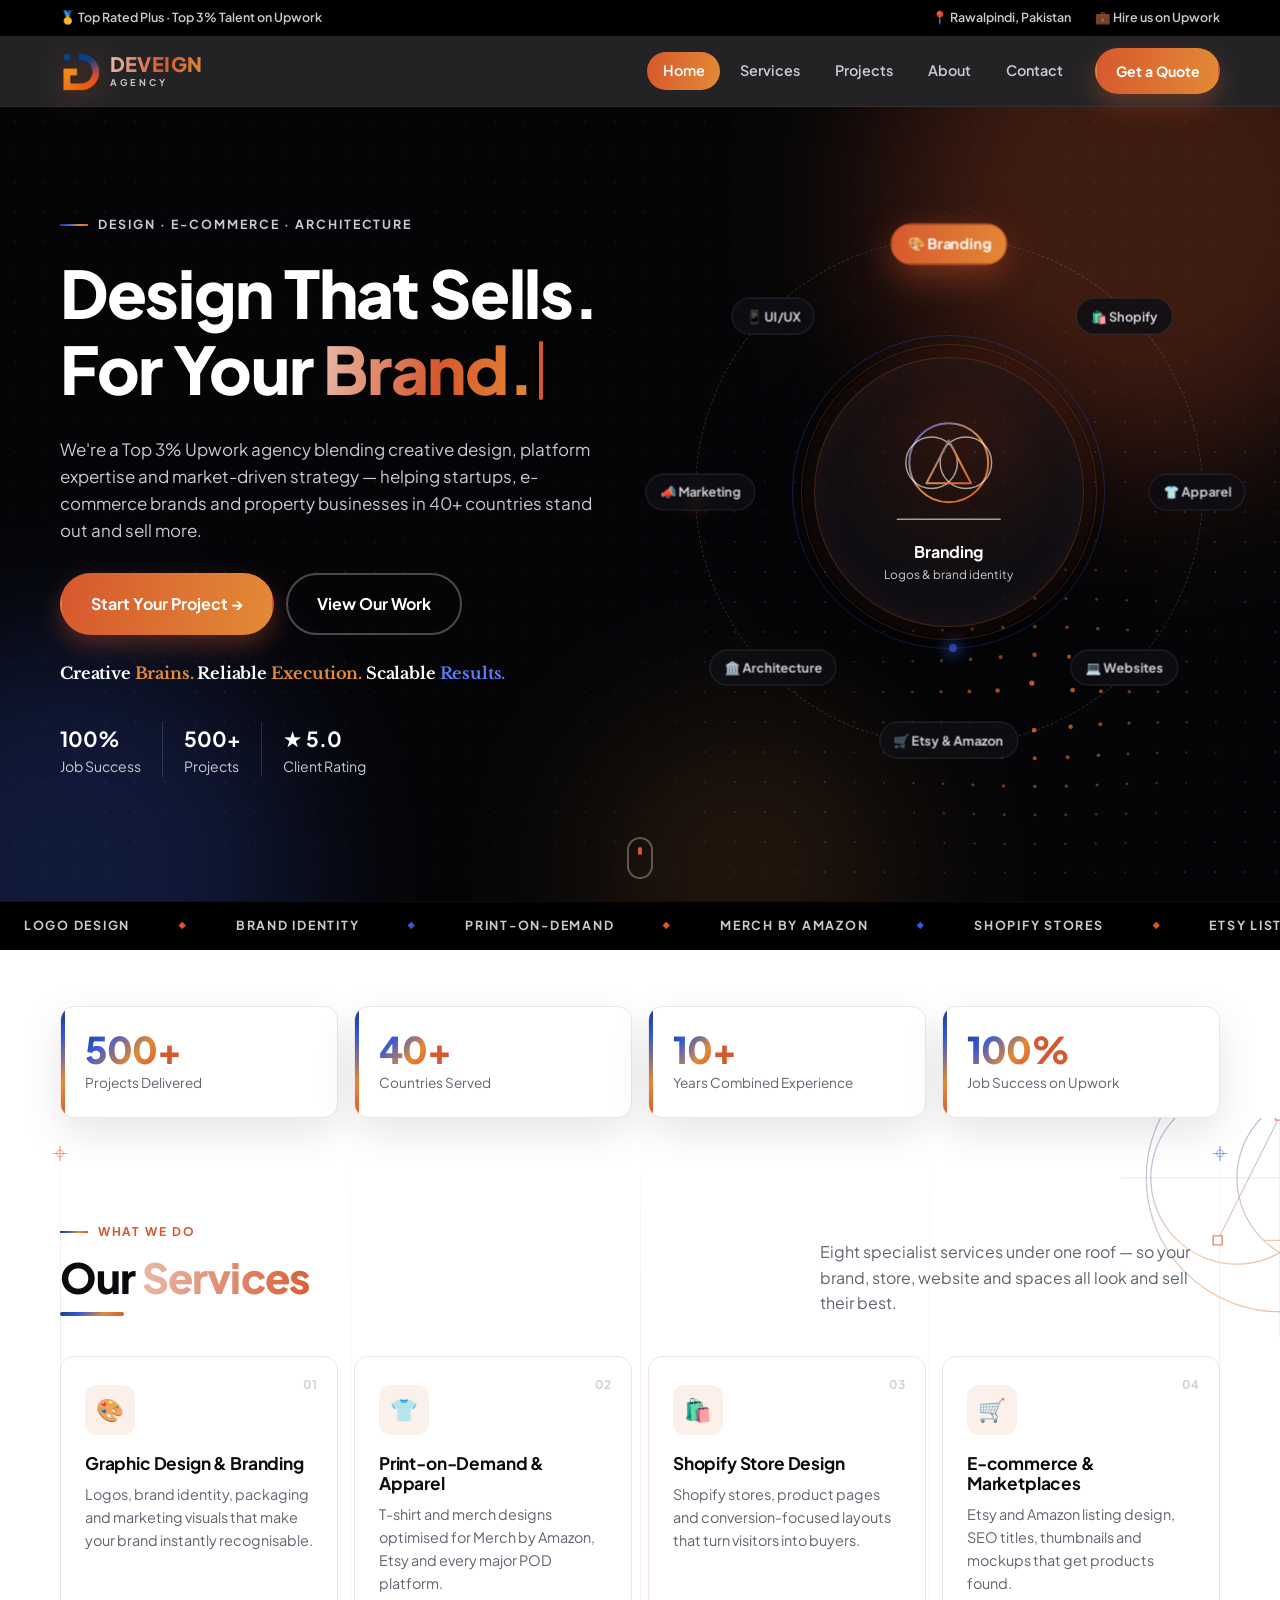
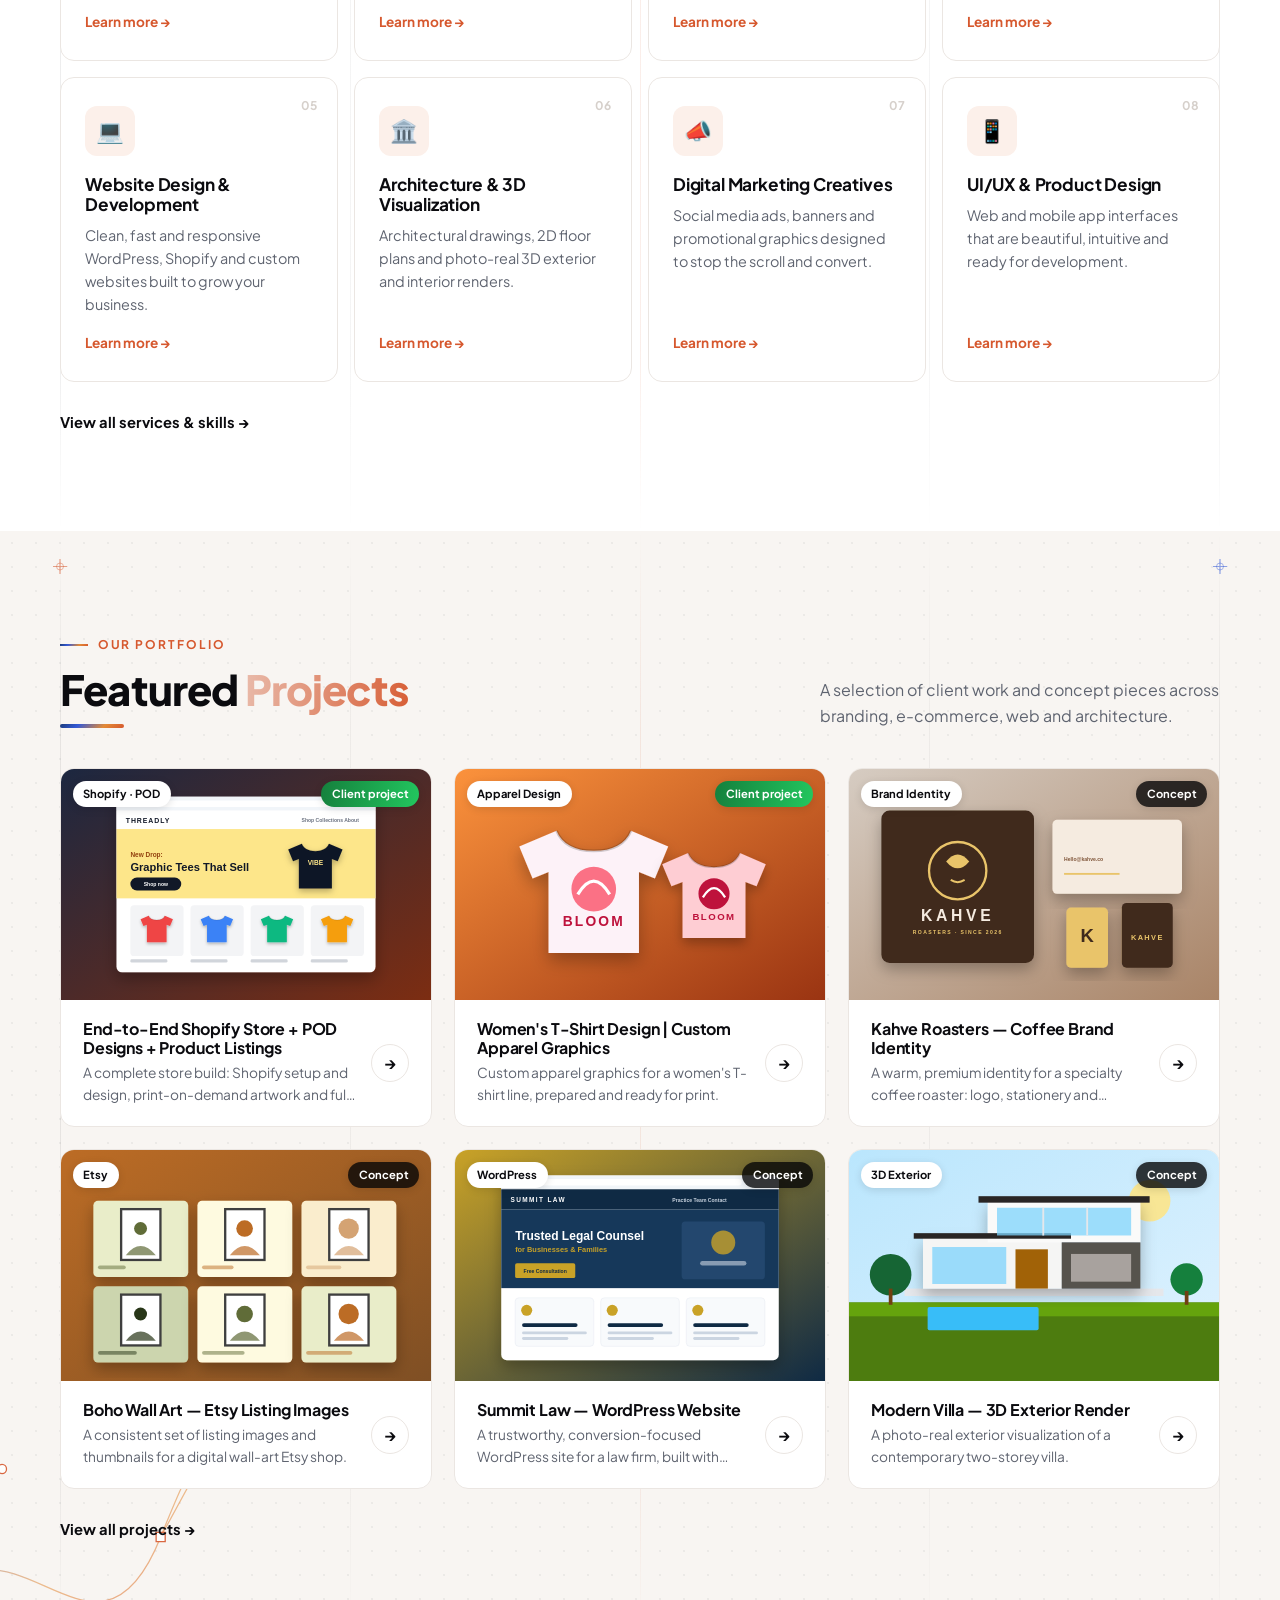
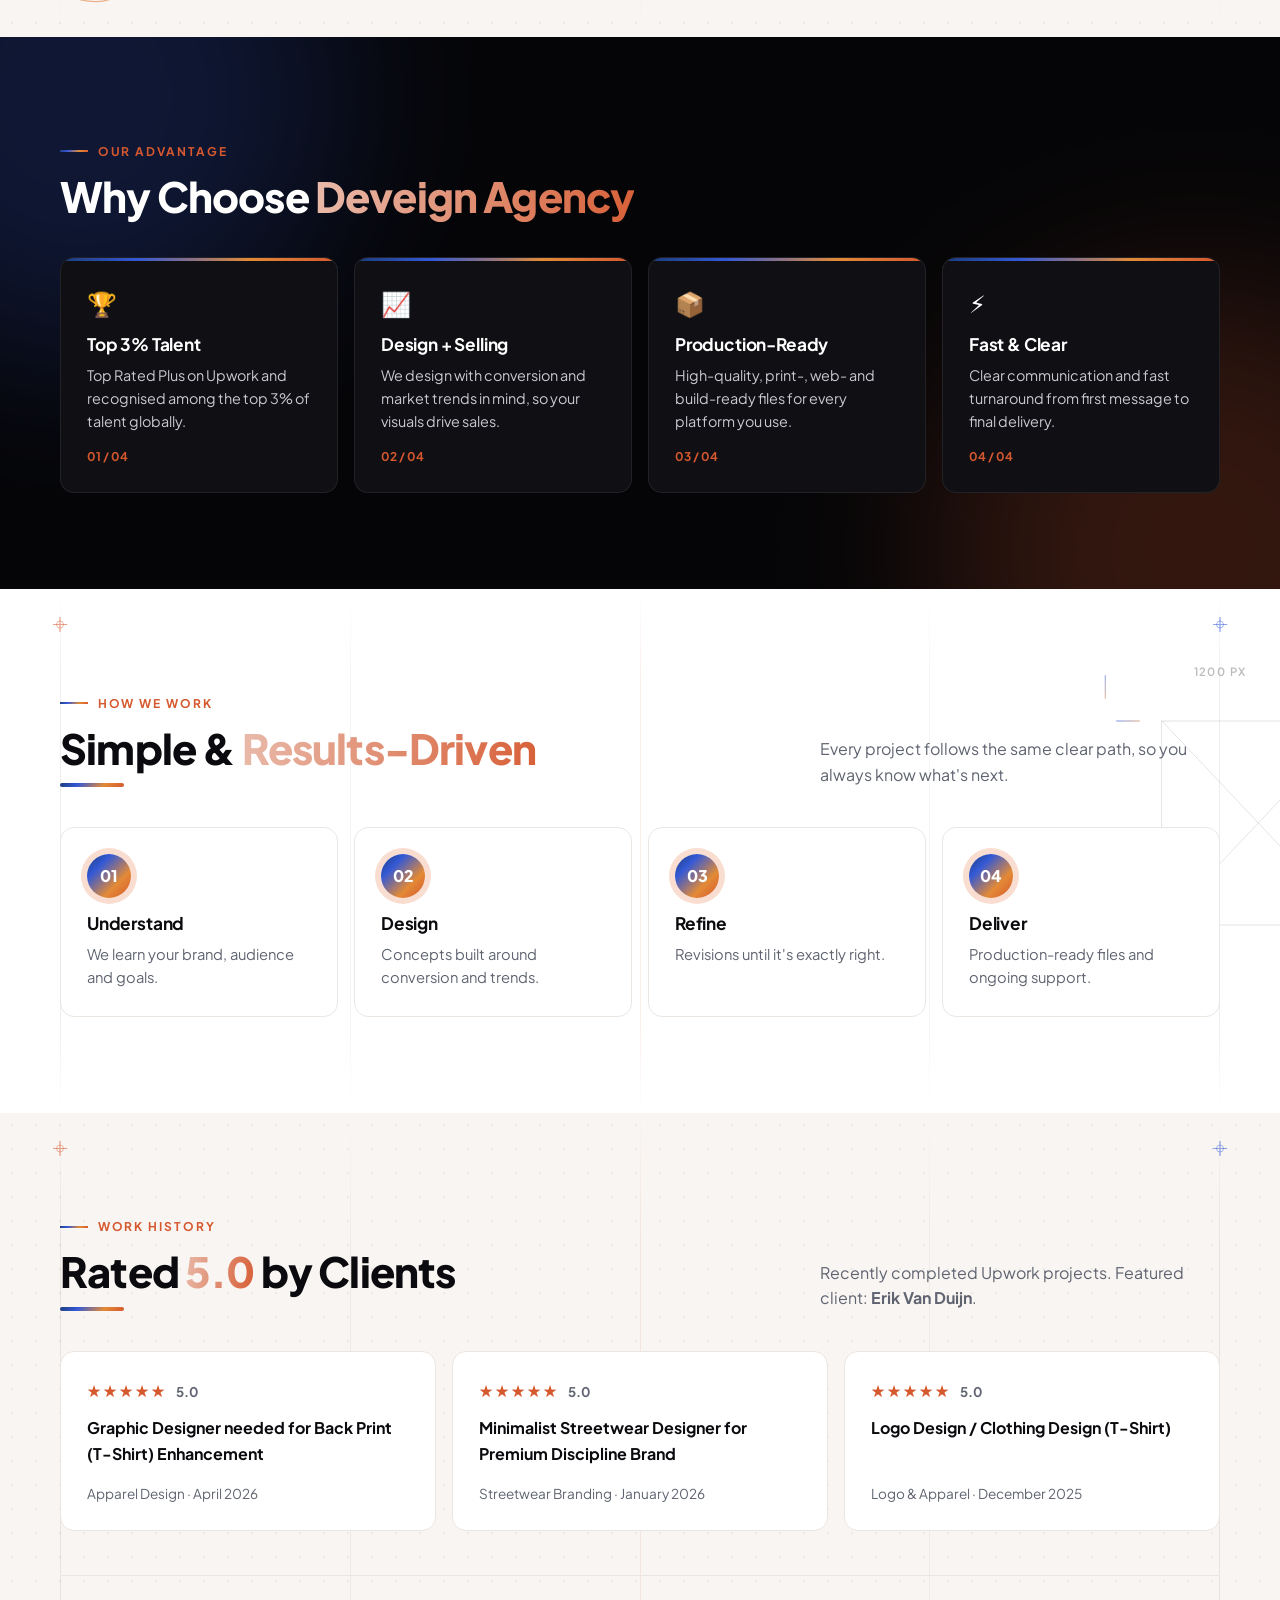
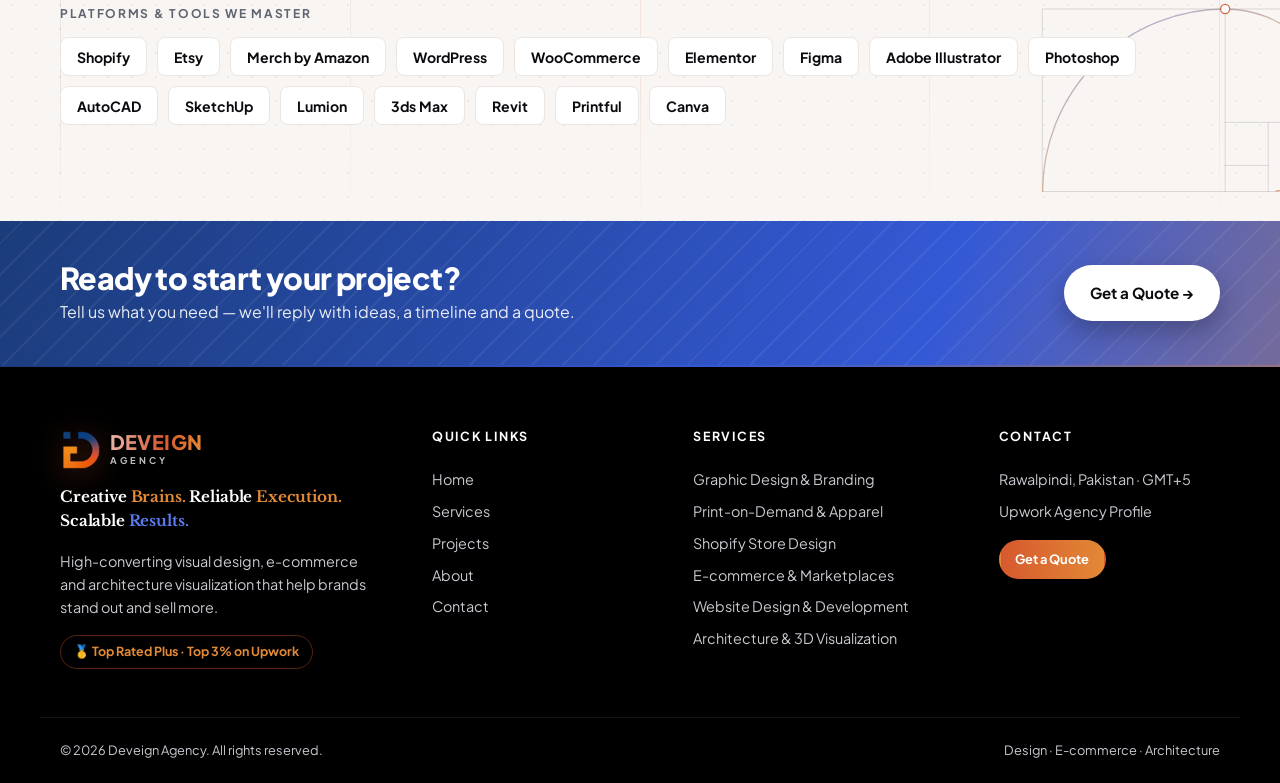
==== index.html @ 981169c2 "Rename agency to Deveign and set up deveignagency.com - Replace Devign/DEVIGN with Deveign/DEVEIGN a" ====
<!doctype html>
<html lang="en">
<head>
  <meta charset="utf-8">
  <meta name="viewport" content="width=device-width, initial-scale=1">
  <title>Deveign Agency — Design, E-commerce &amp; Architecture Studio</title>
  <meta name="description" content="Deveign Agency is a Top Rated Plus, Top 3% Upwork agency for branding, print-on-demand, Shopify, Etsy, WordPress websites and architectural 3D visualization.">
  <meta property="og:title" content="Deveign Agency — Design, E-commerce &amp; Architecture Studio">
  <meta property="og:description" content="Deveign Agency is a Top Rated Plus, Top 3% Upwork agency for branding, print-on-demand, Shopify, Etsy, WordPress websites and architectural 3D visualization.">
  <meta property="og:type" content="website">
  <link rel="canonical" href="https://deveignagency.com/">
  <meta property="og:url" content="https://deveignagency.com/">
  <meta property="og:site_name" content="Deveign Agency">
  <meta name="theme-color" content="#000000">
  <link rel="preconnect" href="https://fonts.googleapis.com">
  <link rel="preconnect" href="https://fonts.gstatic.com" crossorigin>
  <link href="https://fonts.googleapis.com/css2?family=Plus+Jakarta+Sans:wght@400;500;600;700;800&family=Libre+Baskerville:wght@400;700&display=swap" rel="stylesheet">
  <link rel="stylesheet" href="assets/css/styles.css">
  <script>document.documentElement.classList.add('js')</script>
  <link rel="icon" type="image/png" href="assets/img/brand/logo-mark.png">
</head><body data-page="home">
  <a class="skip" href="#main">Skip to content</a>
  <div class="progress" aria-hidden="true"><span id="progressBar"></span></div>
  <div class="topbar">
    <div class="container topbar__inner">
      <span>🥇 Top Rated Plus · Top 3% Talent on Upwork</span>
      <span class="topbar__right">
        <span>📍 Rawalpindi, Pakistan</span>
        <a href="https://www.upwork.com/agencies/1889365964050848512/" target="_blank" rel="noopener">💼 Hire us on Upwork</a>
      </span>
    </div>
  </div>
  <header class="header">
    <div class="container header__inner">
      <a href="index.html" class="logo" aria-label="Deveign Agency home"><img class="logo__mark" src="assets/img/brand/logo-mark.png" alt="" width="40" height="40"><span class="logo__text">DEVEIGN<small>Agency</small></span></a>
      <nav class="nav" id="nav" aria-label="Main">
        <a href="index.html" class="active" aria-current="page">Home</a>
        <a href="services.html">Services</a>
        <a href="portfolio.html">Projects</a>
        <a href="about.html">About</a>
        <a href="contact.html">Contact</a>
        <a href="contact.html" class="btn btn--primary btn--sm">Get a Quote</a>
      </nav>
      <button class="nav-toggle" id="navToggle" aria-label="Open menu" aria-expanded="false" aria-controls="nav">
        <span></span><span></span><span></span>
      </button>
    </div>
  </header>
  <main id="main">
    <!-- HERO -->
    <section class="hero" id="hero">
      <canvas class="hero-canvas" aria-hidden="true"></canvas>
      <div class="hero__aurora" aria-hidden="true"><span></span><span></span><span></span></div>

      <div class="container hero__inner">
        <div class="hero__content">
          <span class="kicker">Design · E-commerce · Architecture</span>
          <h1>Design That Sells.<br>For Your <span class="typed" id="typed" data-words="Brand.|Shopify Store.|Merch Line.|Website.|Etsy Shop.|Dream Home.|Ad Campaign.|Mobile App.">Brand.</span><span class="caret" aria-hidden="true"></span></h1>
          <p class="hero__lead">We're a Top 3% Upwork agency blending creative design, platform expertise and market-driven strategy — helping startups, e-commerce brands and property businesses in 40+ countries stand out and sell more.</p>
          <div class="hero__cta">
            <a href="contact.html" class="btn btn--primary btn--lg">Start Your Project →</a>
            <a href="portfolio.html" class="btn btn--outline btn--lg">View Our Work</a>
          </div>
          <p class="tagline">Creative <em class="t-amber">Brains.</em> Reliable <em class="t-amber">Execution.</em> Scalable <em class="t-blue">Results.</em></p>
          <ul class="hero__trust">
            <li><strong>100%</strong> Job Success</li>
            <li><strong>500+</strong> Projects</li>
            <li><strong>★ 5.0</strong> Client Rating</li>
          </ul>
        </div>

        <!-- Service orbit: a ring of every service around one minimal line drawing -->
        <div class="orbit" id="orbit" aria-hidden="true">
          <div class="orbit__ring orbit__ring--outer" data-depth="12"></div>
          <div class="orbit__ring orbit__ring--inner" data-depth="22"></div>
          <div class="orbit__chips" data-depth="16">
            <div class="orbit__spin">
              <span class="chip" style="--a:0">🎨 Branding</span>
              <span class="chip" style="--a:1">🛍️ Shopify</span>
              <span class="chip" style="--a:2">👕 Apparel</span>
              <span class="chip" style="--a:3">💻 Websites</span>
              <span class="chip" style="--a:4">🛒 Etsy &amp; Amazon</span>
              <span class="chip" style="--a:5">🏛️ Architecture</span>
              <span class="chip" style="--a:6">📣 Marketing</span>
              <span class="chip" style="--a:7">📱 UI/UX</span>
            </div>
          </div>
          <div class="stage" data-depth="30">
            <svg class="art" viewBox="0 0 200 160">
              <defs>
                <linearGradient id="artGrad" x1="0" y1="0" x2="1" y2="1">
                  <stop offset="0" stop-color="#3f63d8"/><stop offset=".55" stop-color="#e38a36"/><stop offset="1" stop-color="#d6582e"/>
                </linearGradient>
              </defs>
              <!-- 0 Branding: logo construction -->
              <g class="art__set">
                <circle cx="100" cy="72" r="46" pathLength="1"/>
                <circle class="soft" cx="80" cy="72" r="30" pathLength="1"/>
                <circle class="soft" cx="120" cy="72" r="30" pathLength="1"/>
                <path d="M74 96 L100 46 L126 96 Z" pathLength="1"/>
                <path class="soft" d="M40 138 H160" pathLength="1"/>
              </g>
              <!-- 1 Shopify: shopping bag + products -->
              <g class="art__set">
                <path d="M62 54 H138 L130 128 H70 Z" pathLength="1"/>
                <path d="M82 54 V44 a18 18 0 0 1 36 0 V54" pathLength="1"/>
                <path class="soft" d="M86 84 q14 14 28 0" pathLength="1"/>
                <path class="soft" d="M40 144 H160" pathLength="1"/>
              </g>
              <!-- 2 Apparel: t-shirt -->
              <g class="art__set">
                <path d="M78 28 L48 42 L58 66 L70 61 V130 H130 V61 L142 66 L152 42 L122 28 C118 38 110 44 100 44 C90 44 82 38 78 28 Z" pathLength="1"/>
                <circle class="soft" cx="100" cy="82" r="16" pathLength="1"/>
                <path class="soft" d="M86 108 H114" pathLength="1"/>
              </g>
              <!-- 3 Websites: browser layout -->
              <g class="art__set">
                <rect x="30" y="30" width="140" height="100" rx="8" pathLength="1"/>
                <path class="soft" d="M30 46 H170" pathLength="1"/>
                <path d="M44 64 H110 M44 76 H92" pathLength="1"/>
                <rect class="soft" x="122" y="58" width="36" height="28" rx="4" pathLength="1"/>
                <path class="soft" d="M44 102 H76 M86 102 H118 M128 102 H158" pathLength="1"/>
              </g>
              <!-- 4 Etsy & Amazon: listing frames -->
              <g class="art__set">
                <rect x="38" y="28" width="56" height="48" rx="5" pathLength="1"/>
                <rect x="106" y="28" width="56" height="48" rx="5" pathLength="1"/>
                <rect x="38" y="86" width="56" height="48" rx="5" pathLength="1"/>
                <rect x="106" y="86" width="56" height="48" rx="5" pathLength="1"/>
                <path class="soft" d="M46 68 L60 52 L70 62 L78 54 L88 68 M114 126 L128 110 L138 120 L146 112 L156 126" pathLength="1"/>
              </g>
              <!-- 5 Architecture: modern house -->
              <g class="art__set">
                <path d="M34 132 H166" pathLength="1"/>
                <path d="M46 132 V76 H112 V132 M98 76 V44 H156 V132" pathLength="1"/>
                <path class="soft" d="M40 76 H118 M92 44 H162" pathLength="1"/>
                <rect class="soft" x="58" y="92" width="26" height="22" pathLength="1"/>
                <rect class="soft" x="112" y="56" width="32" height="20" pathLength="1"/>
                <path class="soft" d="M122 132 V100 H142 V132" pathLength="1"/>
              </g>
              <!-- 6 Marketing: phone ad + growth -->
              <g class="art__set">
                <rect x="62" y="22" width="76" height="120" rx="12" pathLength="1"/>
                <path class="soft" d="M90 32 H110" pathLength="1"/>
                <path d="M76 110 L92 92 L106 100 L124 74" pathLength="1"/>
                <path d="M112 74 H124 V86" pathLength="1"/>
                <path class="soft" d="M76 56 H124 M76 66 H104" pathLength="1"/>
              </g>
              <!-- 7 UI/UX: app screen + cursor -->
              <g class="art__set">
                <rect x="50" y="24" width="72" height="116" rx="12" pathLength="1"/>
                <circle class="soft" cx="86" cy="62" r="14" pathLength="1"/>
                <path class="soft" d="M64 90 H108 M64 102 H96" pathLength="1"/>
                <rect class="soft" x="64" y="114" width="44" height="14" rx="7" pathLength="1"/>
                <path d="M128 92 V120 L135 113 L141 126 L146 124 L140 111 L150 111 Z" pathLength="1"/>
              </g>
            </svg>
            <div class="stage__label"><strong id="stageTitle">Branding</strong><span id="stageSub">Logos &amp; brand identity</span></div>
          </div>
        </div>
      </div>
      <a href="#stats" class="hero__scroll" aria-label="Scroll down"><span></span></a>
    </section>

    <!-- TICKER -->
    <div class="ticker" aria-hidden="true"><div class="ticker__track"><span>Logo Design</span><span>Brand Identity</span><span>Print-on-Demand</span><span>Merch by Amazon</span><span>Shopify Stores</span><span>Etsy Listings</span><span>WordPress Websites</span><span>3D Rendering</span><span>Floor Plans</span><span>Packaging</span><span>Social Media Ads</span><span>UI/UX Design</span><span>Logo Design</span><span>Brand Identity</span><span>Print-on-Demand</span><span>Merch by Amazon</span><span>Shopify Stores</span><span>Etsy Listings</span><span>WordPress Websites</span><span>3D Rendering</span><span>Floor Plans</span><span>Packaging</span><span>Social Media Ads</span><span>UI/UX Design</span></div></div>

    <!-- STATS -->
    <section class="stats" id="stats">
      <div class="container stats__grid">
        <div class="stat"><strong><span data-count="500">500</span><em>+</em></strong><span>Projects Delivered</span></div>
        <div class="stat"><strong><span data-count="40">40</span><em>+</em></strong><span>Countries Served</span></div>
        <div class="stat"><strong><span data-count="10">10</span><em>+</em></strong><span>Years Combined Experience</span></div>
        <div class="stat"><strong><span data-count="100">100</span><em>%</em></strong><span>Job Success on Upwork</span></div>
      </div>
    </section>

    <!-- SERVICES -->
    <section class="section">
      <div class="container">
        <div class="head-row">
          <div>
            <span class="eyebrow">What we do</span>
            <h2>Our <span class="hl">Services</span></h2>
          </div>
          <p>Eight specialist services under one roof — so your brand, store, website and spaces all look and sell their best.</p>
        </div>
        <div class="cards cards--4">
          <a class="card" href="services.html#branding">
            <span class="card__num">01</span>
            <div class="card__icon">🎨</div>
            <h3>Graphic Design &amp; Branding</h3>
            <p>Logos, brand identity, packaging and marketing visuals that make your brand instantly recognisable.</p>
            <span class="card__more">Learn more →</span>
          </a>
          <a class="card" href="services.html#pod">
            <span class="card__num">02</span>
            <div class="card__icon">👕</div>
            <h3>Print-on-Demand &amp; Apparel</h3>
            <p>T-shirt and merch designs optimised for Merch by Amazon, Etsy and every major POD platform.</p>
            <span class="card__more">Learn more →</span>
          </a>
          <a class="card" href="services.html#shopify">
            <span class="card__num">03</span>
            <div class="card__icon">🛍️</div>
            <h3>Shopify Store Design</h3>
            <p>Shopify stores, product pages and conversion-focused layouts that turn visitors into buyers.</p>
            <span class="card__more">Learn more →</span>
          </a>
          <a class="card" href="services.html#ecommerce">
            <span class="card__num">04</span>
            <div class="card__icon">🛒</div>
            <h3>E-commerce &amp; Marketplaces</h3>
            <p>Etsy and Amazon listing design, SEO titles, thumbnails and mockups that get products found.</p>
            <span class="card__more">Learn more →</span>
          </a>
          <a class="card" href="services.html#web">
            <span class="card__num">05</span>
            <div class="card__icon">💻</div>
            <h3>Website Design &amp; Development</h3>
            <p>Clean, fast and responsive WordPress, Shopify and custom websites built to grow your business.</p>
            <span class="card__more">Learn more →</span>
          </a>
          <a class="card" href="services.html#architecture">
            <span class="card__num">06</span>
            <div class="card__icon">🏛️</div>
            <h3>Architecture &amp; 3D Visualization</h3>
            <p>Architectural drawings, 2D floor plans and photo-real 3D exterior and interior renders.</p>
            <span class="card__more">Learn more →</span>
          </a>
          <a class="card" href="services.html#marketing">
            <span class="card__num">07</span>
            <div class="card__icon">📣</div>
            <h3>Digital Marketing Creatives</h3>
            <p>Social media ads, banners and promotional graphics designed to stop the scroll and convert.</p>
            <span class="card__more">Learn more →</span>
          </a>
          <a class="card" href="services.html#uiux">
            <span class="card__num">08</span>
            <div class="card__icon">📱</div>
            <h3>UI/UX &amp; Product Design</h3>
            <p>Web and mobile app interfaces that are beautiful, intuitive and ready for development.</p>
            <span class="card__more">Learn more →</span>
          </a>
        </div>
        <a href="services.html" class="link-more">View all services &amp; skills →</a>
      </div>
    </section>

    <!-- FEATURED WORK -->
    <section class="section section--alt">
      <div class="container">
        <div class="head-row">
          <div>
            <span class="eyebrow">Our portfolio</span>
            <h2>Featured <span class="hl">Projects</span></h2>
          </div>
          <p>A selection of client work and concept pieces across branding, e-commerce, web and architecture.</p>
        </div>
        <div class="work">
          <article class="work__item" data-cat="shopify">
            <button class="work__open" type="button" aria-label="View project: End-to-End Shopify Store + POD Designs + Product Listings">
              <div class="work__thumb">
                <img src="assets/img/portfolio/shopify-pod-store.svg" alt="End-to-End Shopify Store + POD Designs + Product Listings" loading="lazy" width="800" height="500">
                <span class="pill">Shopify · POD</span><span class="pill pill--ok">Client project</span>
              </div>
              <div class="work__info">
                <div>
                  <h3>End-to-End Shopify Store + POD Designs + Product Listings</h3>
                  <p>A complete store build: Shopify setup and design, print-on-demand artwork and fully written product listings.</p>
                </div>
                <span class="arrow" aria-hidden="true">→</span>
              </div>
            </button>
            <template class="work__details">
              <img src="assets/img/portfolio/shopify-pod-store.svg" alt="End-to-End Shopify Store + POD Designs + Product Listings" width="800" height="500">
              <div class="modal__body">
                <div class="modal__tags"><span class="pill">Shopify · POD</span><span class="pill pill--ok">Client project</span></div>
                <h3>End-to-End Shopify Store + POD Designs + Product Listings</h3>
                <p>A complete store build: Shopify setup and design, print-on-demand artwork and fully written product listings.</p>
                <h4>Scope</h4>
                <ul class="checks"><li>Shopify store setup &amp; theme design</li><li>Print-on-demand T-shirt artwork</li><li>Product listings &amp; descriptions</li></ul>
                <h4>Tools</h4>
                <div class="chips"><span>Shopify</span><span>Printful</span><span>Illustrator</span></div>
                <a href="contact.html" class="btn btn--primary">Start a similar project →</a>
              </div>
            </template>
          </article>
          <article class="work__item" data-cat="apparel">
            <button class="work__open" type="button" aria-label="View project: Women's T-Shirt Design | Custom Apparel Graphics">
              <div class="work__thumb">
                <img src="assets/img/portfolio/womens-tshirt.svg" alt="Women's T-Shirt Design | Custom Apparel Graphics" loading="lazy" width="800" height="500">
                <span class="pill">Apparel Design</span><span class="pill pill--ok">Client project</span>
              </div>
              <div class="work__info">
                <div>
                  <h3>Women's T-Shirt Design | Custom Apparel Graphics</h3>
                  <p>Custom apparel graphics for a women's T-shirt line, prepared and ready for print.</p>
                </div>
                <span class="arrow" aria-hidden="true">→</span>
              </div>
            </button>
            <template class="work__details">
              <img src="assets/img/portfolio/womens-tshirt.svg" alt="Women's T-Shirt Design | Custom Apparel Graphics" width="800" height="500">
              <div class="modal__body">
                <div class="modal__tags"><span class="pill">Apparel Design</span><span class="pill pill--ok">Client project</span></div>
                <h3>Women's T-Shirt Design | Custom Apparel Graphics</h3>
                <p>Custom apparel graphics for a women's T-shirt line, prepared and ready for print.</p>
                <h4>Scope</h4>
                <ul class="checks"><li>Custom graphic design</li><li>Colour variations</li><li>Print-ready files</li></ul>
                <h4>Tools</h4>
                <div class="chips"><span>Illustrator</span><span>Photoshop</span></div>
                <a href="contact.html" class="btn btn--primary">Start a similar project →</a>
              </div>
            </template>
          </article>
          <article class="work__item" data-cat="branding">
            <button class="work__open" type="button" aria-label="View project: Kahve Roasters — Coffee Brand Identity">
              <div class="work__thumb">
                <img src="assets/img/portfolio/coffee-brand.svg" alt="Kahve Roasters — Coffee Brand Identity" loading="lazy" width="800" height="500">
                <span class="pill">Brand Identity</span><span class="pill pill--dark">Concept</span>
              </div>
              <div class="work__info">
                <div>
                  <h3>Kahve Roasters — Coffee Brand Identity</h3>
                  <p>A warm, premium identity for a specialty coffee roaster: logo, stationery and packaging.</p>
                </div>
                <span class="arrow" aria-hidden="true">→</span>
              </div>
            </button>
            <template class="work__details">
              <img src="assets/img/portfolio/coffee-brand.svg" alt="Kahve Roasters — Coffee Brand Identity" width="800" height="500">
              <div class="modal__body">
                <div class="modal__tags"><span class="pill">Brand Identity</span><span class="pill pill--dark">Concept</span></div>
                <h3>Kahve Roasters — Coffee Brand Identity</h3>
                <p>A warm, premium identity for a specialty coffee roaster: logo, stationery and packaging.</p>
                <h4>Scope</h4>
                <ul class="checks"><li>Logo &amp; brand mark</li><li>Business cards &amp; stationery</li><li>Coffee bag packaging</li></ul>
                <h4>Tools</h4>
                <div class="chips"><span>Illustrator</span><span>Photoshop</span></div>
                <a href="contact.html" class="btn btn--primary">Start a similar project →</a>
              </div>
            </template>
          </article>
          <article class="work__item" data-cat="marketplace">
            <button class="work__open" type="button" aria-label="View project: Boho Wall Art — Etsy Listing Images">
              <div class="work__thumb">
                <img src="assets/img/portfolio/etsy-boho-listings.svg" alt="Boho Wall Art — Etsy Listing Images" loading="lazy" width="800" height="500">
                <span class="pill">Etsy</span><span class="pill pill--dark">Concept</span>
              </div>
              <div class="work__info">
                <div>
                  <h3>Boho Wall Art — Etsy Listing Images</h3>
                  <p>A consistent set of listing images and thumbnails for a digital wall-art Etsy shop.</p>
                </div>
                <span class="arrow" aria-hidden="true">→</span>
              </div>
            </button>
            <template class="work__details">
              <img src="assets/img/portfolio/etsy-boho-listings.svg" alt="Boho Wall Art — Etsy Listing Images" width="800" height="500">
              <div class="modal__body">
                <div class="modal__tags"><span class="pill">Etsy</span><span class="pill pill--dark">Concept</span></div>
                <h3>Boho Wall Art — Etsy Listing Images</h3>
                <p>A consistent set of listing images and thumbnails for a digital wall-art Etsy shop.</p>
                <h4>Scope</h4>
                <ul class="checks"><li>Listing thumbnails</li><li>Room mockups</li><li>SEO titles &amp; tags</li></ul>
                <h4>Tools</h4>
                <div class="chips"><span>Photoshop</span><span>Canva</span></div>
                <a href="contact.html" class="btn btn--primary">Start a similar project →</a>
              </div>
            </template>
          </article>
          <article class="work__item" data-cat="web">
            <button class="work__open" type="button" aria-label="View project: Summit Law — WordPress Website">
              <div class="work__thumb">
                <img src="assets/img/portfolio/wordpress-law-firm.svg" alt="Summit Law — WordPress Website" loading="lazy" width="800" height="500">
                <span class="pill">WordPress</span><span class="pill pill--dark">Concept</span>
              </div>
              <div class="work__info">
                <div>
                  <h3>Summit Law — WordPress Website</h3>
                  <p>A trustworthy, conversion-focused WordPress site for a law firm, built with Elementor.</p>
                </div>
                <span class="arrow" aria-hidden="true">→</span>
              </div>
            </button>
            <template class="work__details">
              <img src="assets/img/portfolio/wordpress-law-firm.svg" alt="Summit Law — WordPress Website" width="800" height="500">
              <div class="modal__body">
                <div class="modal__tags"><span class="pill">WordPress</span><span class="pill pill--dark">Concept</span></div>
                <h3>Summit Law — WordPress Website</h3>
                <p>A trustworthy, conversion-focused WordPress site for a law firm, built with Elementor.</p>
                <h4>Scope</h4>
                <ul class="checks"><li>Website design</li><li>Elementor build</li><li>Contact &amp; booking forms</li></ul>
                <h4>Tools</h4>
                <div class="chips"><span>WordPress</span><span>Elementor</span></div>
                <a href="contact.html" class="btn btn--primary">Start a similar project →</a>
              </div>
            </template>
          </article>
          <article class="work__item" data-cat="architecture">
            <button class="work__open" type="button" aria-label="View project: Modern Villa — 3D Exterior Render">
              <div class="work__thumb">
                <img src="assets/img/portfolio/villa-exterior.svg" alt="Modern Villa — 3D Exterior Render" loading="lazy" width="800" height="500">
                <span class="pill">3D Exterior</span><span class="pill pill--dark">Concept</span>
              </div>
              <div class="work__info">
                <div>
                  <h3>Modern Villa — 3D Exterior Render</h3>
                  <p>A photo-real exterior visualization of a contemporary two-storey villa.</p>
                </div>
                <span class="arrow" aria-hidden="true">→</span>
              </div>
            </button>
            <template class="work__details">
              <img src="assets/img/portfolio/villa-exterior.svg" alt="Modern Villa — 3D Exterior Render" width="800" height="500">
              <div class="modal__body">
                <div class="modal__tags"><span class="pill">3D Exterior</span><span class="pill pill--dark">Concept</span></div>
                <h3>Modern Villa — 3D Exterior Render</h3>
                <p>A photo-real exterior visualization of a contemporary two-storey villa.</p>
                <h4>Scope</h4>
                <ul class="checks"><li>3D modelling</li><li>Materials &amp; lighting</li><li>Final render</li></ul>
                <h4>Tools</h4>
                <div class="chips"><span>SketchUp</span><span>Lumion</span></div>
                <a href="contact.html" class="btn btn--primary">Start a similar project →</a>
              </div>
            </template>
          </article>
        </div>
        <a href="portfolio.html" class="link-more">View all projects →</a>
      </div>
    </section>

    <!-- WHY -->
    <section class="section dark">
      <div class="container">
        <span class="eyebrow">Our advantage</span>
        <h2>Why Choose <span class="hl">Deveign Agency</span></h2>
        <div class="why">
          <div class="why__item"><div class="why__ico">🏆</div><h3>Top 3% Talent</h3><p>Top Rated Plus on Upwork and recognised among the top 3% of talent globally.</p><span>01 / 04</span></div>
          <div class="why__item"><div class="why__ico">📈</div><h3>Design + Selling</h3><p>We design with conversion and market trends in mind, so your visuals drive sales.</p><span>02 / 04</span></div>
          <div class="why__item"><div class="why__ico">📦</div><h3>Production-Ready</h3><p>High-quality, print-, web- and build-ready files for every platform you use.</p><span>03 / 04</span></div>
          <div class="why__item"><div class="why__ico">⚡</div><h3>Fast &amp; Clear</h3><p>Clear communication and fast turnaround from first message to final delivery.</p><span>04 / 04</span></div>
        </div>
      </div>
    </section>

    <!-- PROCESS -->
    <section class="section">
      <div class="container">
        <div class="head-row">
          <div>
            <span class="eyebrow">How we work</span>
            <h2>Simple &amp; <span class="hl">Results-Driven</span></h2>
          </div>
          <p>Every project follows the same clear path, so you always know what's next.</p>
        </div>
        <ol class="steps">
          <li class="step"><span class="step__num">01</span><h3>Understand</h3><p>We learn your brand, audience and goals.</p></li>
          <li class="step"><span class="step__num">02</span><h3>Design</h3><p>Concepts built around conversion and trends.</p></li>
          <li class="step"><span class="step__num">03</span><h3>Refine</h3><p>Revisions until it's exactly right.</p></li>
          <li class="step"><span class="step__num">04</span><h3>Deliver</h3><p>Production-ready files and ongoing support.</p></li>
        </ol>
      </div>
    </section>

    <!-- TOOLS + RATINGS -->
    <section class="section section--alt">
      <div class="container">
        <div class="head-row">
          <div>
            <span class="eyebrow">Work history</span>
            <h2>Rated <span class="hl">5.0</span> by Clients</h2>
          </div>
          <p>Recently completed Upwork projects. Featured client: <strong>Erik Van Duijn</strong>.</p>
        </div>
        <div class="reviews">
          <figure class="review">
            <div class="stars" aria-label="Rated 5.0 out of 5">★★★★★ <small>5.0</small></div>
            <blockquote>Graphic Designer needed for Back Print (T-Shirt) Enhancement</blockquote>
            <figcaption>Apparel Design · April 2026</figcaption>
          </figure>
          <figure class="review">
            <div class="stars" aria-label="Rated 5.0 out of 5">★★★★★ <small>5.0</small></div>
            <blockquote>Minimalist Streetwear Designer for Premium Discipline Brand</blockquote>
            <figcaption>Streetwear Branding · January 2026</figcaption>
          </figure>
          <figure class="review">
            <div class="stars" aria-label="Rated 5.0 out of 5">★★★★★ <small>5.0</small></div>
            <blockquote>Logo Design / Clothing Design (T-Shirt)</blockquote>
            <figcaption>Logo &amp; Apparel · December 2025</figcaption>
          </figure>
        </div>
        <div class="platforms">
          <span class="platforms__label">Platforms &amp; tools we master</span>
          <ul><li>Shopify</li><li>Etsy</li><li>Merch by Amazon</li><li>WordPress</li><li>WooCommerce</li><li>Elementor</li><li>Figma</li><li>Adobe Illustrator</li><li>Photoshop</li><li>AutoCAD</li><li>SketchUp</li><li>Lumion</li><li>3ds Max</li><li>Revit</li><li>Printful</li><li>Canva</li></ul>
        </div>
      </div>
    </section>

    <section class="cta-band">
      <div class="container cta-band__inner">
        <div>
          <h2>Ready to start your project?</h2>
          <p>Tell us what you need — we'll reply with ideas, a timeline and a quote.</p>
        </div>
        <a href="contact.html" class="btn btn--light">Get a Quote →</a>
      </div>
    </section>
  </main>
  <footer class="footer">
    <div class="container footer__grid">
      <div>
        <a href="index.html" class="logo" aria-label="Deveign Agency home"><img class="logo__mark" src="assets/img/brand/logo-mark.png" alt="" width="40" height="40"><span class="logo__text">DEVEIGN<small>Agency</small></span></a>
        <p class="tagline">Creative <em class="t-amber">Brains.</em> Reliable <em class="t-amber">Execution.</em> Scalable <em class="t-blue">Results.</em></p>
        <p>High-converting visual design, e-commerce and architecture visualization that help brands stand out and sell more.</p>
        <a href="https://www.upwork.com/agencies/1889365964050848512/" target="_blank" rel="noopener" class="footer__badge">🥇 Top Rated Plus · Top 3% on Upwork</a>
      </div>
      <div>
        <h4>Quick Links</h4>
        <a href="index.html">Home</a><a href="services.html">Services</a><a href="portfolio.html">Projects</a><a href="about.html">About</a><a href="contact.html">Contact</a>
      </div>
      <div>
        <h4>Services</h4>
        <a href="services.html#branding">Graphic Design &amp; Branding</a><a href="services.html#pod">Print-on-Demand &amp; Apparel</a><a href="services.html#shopify">Shopify Store Design</a><a href="services.html#ecommerce">E-commerce &amp; Marketplaces</a><a href="services.html#web">Website Design &amp; Development</a><a href="services.html#architecture">Architecture &amp; 3D Visualization</a>
      </div>
      <div>
        <h4>Contact</h4>
        <span>Rawalpindi, Pakistan · GMT+5</span>
        <a href="https://www.upwork.com/agencies/1889365964050848512/" target="_blank" rel="noopener">Upwork Agency Profile</a>
        <a href="contact.html" class="btn btn--primary btn--xs">Get a Quote</a>
      </div>
    </div>
    <div class="container footer__bottom">
      <span>© <span id="year">2026</span> Deveign Agency. All rights reserved.</span>
      <span>Design · E-commerce · Architecture</span>
    </div>
  </footer>
  <button class="to-top" id="toTop" type="button" aria-label="Back to top">
    <svg viewBox="0 0 44 44" aria-hidden="true"><circle cx="22" cy="22" r="20"/><circle class="to-top__ring" id="toTopRing" cx="22" cy="22" r="20" pathLength="100"/></svg>
    <span aria-hidden="true">↑</span>
  </button>
  <script src="assets/js/main.js"></script>
</body>
</html>
---- assets/css/styles.css ----
/* =========================================================
   Deveign Agency — styles
   Brand colours: change --orange / --navy to re-theme the site
   ========================================================= */
:root {
  /* Brand colours (from the Deveign logo) */
  --orange: #d6582e;
  --orange-2: #e38a36;      /* amber */
  --orange-dark: #b94620;
  --amber: #e38a36;
  --peach: #e9bbab;
  --blue: #3459d6;
  --blue-deep: #1b3c7a;
  --orange-rgb: 214, 88, 46;
  --blue-rgb: 52, 89, 214;
  --grad: linear-gradient(135deg, #1b3c7a 0%, #3459d6 28%, #e38a36 68%, #d6582e 100%);
  --grad-warm: linear-gradient(100deg, #e9bbab 0%, #d6582e 55%, #e38a36 100%);
  /* Surfaces */
  --navy: #050507;          /* brand black */
  --navy-2: #0f0f14;
  --navy-3: #18181f;
  --text: #0b0b0f;
  --muted: #5f6470;
  --light: #c9c9d1;
  --bg: #ffffff;
  --bg-alt: #f8f5f2;
  --tint: #fcf0ea;
  --tint-2: #f9ddd0;
  --border: #ebe6e2;
  --radius: 14px;
  --shadow: 0 14px 40px rgba(11, 11, 15, .10);
  --ease: cubic-bezier(.2, .8, .2, 1);
}

*, *::before, *::after { box-sizing: border-box; }
html { scroll-behavior: smooth; }
body {
  margin: 0; font-family: "Plus Jakarta Sans", system-ui, -apple-system, Segoe UI, Roboto, sans-serif;
  color: var(--text); background: var(--bg); line-height: 1.6; -webkit-font-smoothing: antialiased;
  overflow-x: hidden;
}
img { max-width: 100%; display: block; height: auto; }
a { color: inherit; text-decoration: none; }
button { font: inherit; color: inherit; }
h1, h2, h3, h4 { line-height: 1.15; margin: 0 0 .5em; letter-spacing: -.02em; }
h1 { font-size: clamp(2.3rem, 5.4vw, 4.1rem); font-weight: 800; }
h2 { font-size: clamp(1.8rem, 3.6vw, 2.6rem); font-weight: 800; }
h3 { font-size: 1.08rem; font-weight: 700; letter-spacing: -.01em; }
h4 { font-size: .78rem; text-transform: uppercase; letter-spacing: .14em; color: var(--muted); margin: 1.4rem 0 .7rem; }
p { margin: 0 0 1em; }
.hl { color: var(--orange); background: var(--grad-warm); background-size: 200% auto; -webkit-background-clip: text; background-clip: text; -webkit-text-fill-color: transparent; animation: shimmer 6s linear infinite; }
@keyframes shimmer { to { background-position: 200% center; } }
.container { width: 100%; max-width: 1200px; margin: 0 auto; padding: 0 20px; }
.container--narrow { max-width: 820px; }
.skip { position: absolute; left: -999px; top: 8px; z-index: 100; background: var(--orange); color: #fff; padding: .5rem 1rem; border-radius: 8px; }
.skip:focus { left: 8px; }
:focus-visible { outline: 2px solid var(--orange); outline-offset: 3px; }

/* ---------- Buttons ---------- */
.btn {
  display: inline-flex; align-items: center; justify-content: center; gap: .4rem;
  padding: .85rem 1.5rem; border-radius: 999px; font-weight: 700; font-size: .95rem;
  border: 2px solid transparent; cursor: pointer; transition: transform .2s var(--ease), background .2s, color .2s, border-color .2s, box-shadow .2s;
}
.btn:hover { transform: translateY(-2px); }
.btn--primary { position: relative; overflow: hidden; isolation: isolate; background: linear-gradient(100deg, var(--orange), var(--amber)); color: #fff; box-shadow: 0 10px 24px rgba(var(--orange-rgb),.35); }
.btn--primary::after { content: ""; position: absolute; inset: 0; z-index: -1; background: linear-gradient(110deg, transparent 30%, rgba(255,255,255,.35) 50%, transparent 70%); transform: translateX(-120%); transition: transform .7s var(--ease); }
.btn--primary:hover::after { transform: translateX(120%); }
.btn--primary:hover { box-shadow: 0 14px 34px rgba(var(--orange-rgb),.5), 0 0 0 4px rgba(var(--orange-rgb),.12); }
.btn--outline { border-color: rgba(255,255,255,.28); color: #fff; }
.btn--outline:hover { border-color: #fff; background: rgba(255,255,255,.06); }
.btn--dark { background: var(--navy); color: #fff; }
.btn--light { background: #fff; color: var(--text); box-shadow: 0 10px 24px rgba(0,0,0,.25); }
.btn--light:hover { background: var(--navy); color: #fff; }
.btn--lg { padding: 1rem 1.8rem; font-size: 1rem; }
.btn--sm { padding: .6rem 1.15rem; font-size: .88rem; }
.btn--xs { padding: .45rem .9rem; font-size: .8rem; box-shadow: none; }
.btn--block { width: 100%; }

/* ---------- Top bar + header ---------- */
.topbar { background: #000; color: var(--light); font-size: .78rem; font-weight: 600; }
.topbar__inner { display: flex; justify-content: space-between; gap: 1rem; padding: 8px 20px; }
.topbar__right { display: flex; gap: 1.5rem; }
.topbar a:hover { color: var(--orange); }

.header { position: sticky; top: 0; z-index: 50; background: rgba(5,5,7,.88); backdrop-filter: blur(12px); -webkit-backdrop-filter: blur(12px); border-bottom: 1px solid rgba(255,255,255,.06); }
.header__inner { display: flex; align-items: center; justify-content: space-between; height: 70px; }
.logo { display: flex; align-items: center; gap: .6rem; color: #fff; }
.logo__mark { width: 40px; height: 40px; object-fit: contain; transition: transform .5s var(--ease); filter: drop-shadow(0 4px 14px rgba(var(--orange-rgb),.35)); }
.logo:hover .logo__mark { transform: rotate(-8deg) scale(1.08); }
.logo__text { font-weight: 800; font-size: 1.25rem; line-height: 1; display: grid; letter-spacing: .02em; background: var(--grad-warm); -webkit-background-clip: text; background-clip: text; -webkit-text-fill-color: transparent; }
.logo__text small { font-size: .58rem; font-weight: 700; letter-spacing: .34em; text-transform: uppercase; -webkit-text-fill-color: #fff; opacity: .75; margin-top: 4px; }
.nav { display: flex; align-items: center; gap: .3rem; }
.nav a:not(.btn) { color: var(--light); font-weight: 600; font-size: .9rem; padding: .45rem .95rem; border-radius: 999px; transition: color .15s, background .15s; }
.nav a:not(.btn):hover { color: #fff; background: rgba(255,255,255,.06); }
.nav a.active { background: linear-gradient(100deg, var(--orange), var(--amber)); color: #fff; }
.nav .btn { margin-left: .75rem; }
.nav-toggle { display: none; background: none; border: 0; padding: 8px; cursor: pointer; }
.nav-toggle span { display: block; width: 24px; height: 2px; background: #fff; margin: 5px 0; transition: .2s; }

/* ---------- Shared hero background ---------- */
.hero-canvas { position: absolute; inset: 0; width: 100%; height: 100%; z-index: -2; display: block; }

/* ---------- Home hero ---------- */
.hero { position: relative; overflow: hidden; background: var(--navy); color: #fff; padding: 72px 0 96px; isolation: isolate; min-height: calc(100vh - 106px); display: flex; align-items: center; }
.hero__aurora { position: absolute; inset: 0; z-index: -1; pointer-events: none; overflow: hidden; }
.hero__aurora span { position: absolute; border-radius: 50%; filter: blur(80px); opacity: .55; }
.hero__aurora span:nth-child(1) { width: 520px; height: 520px; background: var(--orange); right: -120px; top: -160px; opacity: .28; animation: drift1 18s ease-in-out infinite alternate; }
.hero__aurora span:nth-child(2) { width: 460px; height: 460px; background: var(--blue); left: -160px; bottom: -200px; opacity: .25; animation: drift2 22s ease-in-out infinite alternate; }
.hero__aurora span:nth-child(3) { width: 300px; height: 300px; background: var(--amber); right: 30%; bottom: -120px; opacity: .14; animation: drift1 26s ease-in-out infinite alternate-reverse; }
@keyframes drift1 { to { transform: translate(-120px, 120px) scale(1.15); } }
@keyframes drift2 { to { transform: translate(160px, -80px) scale(1.1); } }

.hero__inner { display: grid; grid-template-columns: 1.05fr 1fr; gap: 48px; align-items: center; }
.kicker { display: inline-flex; align-items: center; gap: .6rem; color: var(--light); font-size: .78rem; font-weight: 700; text-transform: uppercase; letter-spacing: .16em; margin-bottom: 1.3rem; }
.kicker::before, .eyebrow::before { content: ""; width: 28px; height: 2px; background: var(--orange); }
.hero h1 { margin-bottom: .45em; }
.typed { color: var(--orange); background: var(--grad-warm); -webkit-background-clip: text; background-clip: text; -webkit-text-fill-color: transparent; }
.caret { display: inline-block; width: 4px; height: .9em; background: var(--orange); margin-left: 6px; vertical-align: -.08em; border-radius: 2px; animation: blink 1s steps(1) infinite; }
@keyframes blink { 50% { opacity: 0; } }
.hero__lead { color: var(--light); max-width: 560px; font-size: 1.06rem; }
.hero__cta { display: flex; flex-wrap: wrap; gap: .8rem; margin-top: 1.8rem; }
.hero__trust { list-style: none; padding: 0; margin: 2.2rem 0 0; display: flex; flex-wrap: wrap; gap: 0; }
.hero__trust li { color: var(--light); font-size: .88rem; padding: 0 1.3rem; border-left: 1px solid rgba(255,255,255,.14); }
.hero__trust li:first-child { padding-left: 0; border-left: 0; }
.hero__trust strong { display: block; color: #fff; font-size: 1.3rem; }

.js .hero__content > * { opacity: 0; transform: translateY(26px); animation: rise .9s var(--ease) forwards; }
.js .hero__content > *:nth-child(2) { animation-delay: .1s; }
.js .hero__content > *:nth-child(3) { animation-delay: .2s; }
.js .hero__content > *:nth-child(4) { animation-delay: .3s; }
.js .hero__content > *:nth-child(5) { animation-delay: .4s; }
@keyframes rise { to { opacity: 1; transform: none; } }

.hero__scroll { position: absolute; left: 50%; bottom: 22px; translate: -50% 0; width: 26px; height: 42px; border: 2px solid rgba(255,255,255,.3); border-radius: 14px; }
.hero__scroll span { position: absolute; left: 50%; top: 8px; width: 4px; height: 8px; margin-left: -2px; border-radius: 2px; background: var(--orange); animation: scrolldot 1.8s ease-in-out infinite; }
@keyframes scrolldot { 0% { opacity: 0; transform: translateY(0); } 30% { opacity: 1; } 100% { opacity: 0; transform: translateY(14px); } }

/* ---------- Service orbit (home hero, right side) ---------- */
.orbit { position: relative; width: min(100%, 540px); aspect-ratio: 1; margin: 0 auto; }
.orbit [data-depth] { transition: translate .3s ease-out; }
.orbit__ring { position: absolute; border-radius: 50%; pointer-events: none; }
.orbit__ring--outer { inset: 3%; border: 1px dashed rgba(255,255,255,.16); animation: spin 90s linear infinite; }
.orbit__ring--outer::after { content: ""; position: absolute; top: 50%; left: -5px; width: 10px; height: 10px; border-radius: 50%; background: var(--orange); box-shadow: 0 0 16px 4px rgba(var(--orange-rgb),.6); }
.orbit__ring--inner { inset: 21%; border: 1px solid rgba(var(--blue-rgb),.35); animation: spin 40s linear infinite reverse; }
.orbit__ring--inner::after { content: ""; position: absolute; bottom: -4px; left: 50%; width: 8px; height: 8px; border-radius: 50%; background: var(--blue); box-shadow: 0 0 14px 4px rgba(var(--blue-rgb),.7); }
.orbit__chips { position: absolute; inset: 0; }
.orbit__spin { position: absolute; inset: 0; animation: spin 70s linear infinite; }
.chip {
  position: absolute; left: calc(50% + cos(var(--a) * 45deg - 90deg) * var(--rad, 46%)); top: calc(50% + sin(var(--a) * 45deg - 90deg) * var(--rad, 46%));
  translate: -50% -50%; white-space: nowrap;
  font-size: .8rem; font-weight: 700; color: var(--light);
  padding: .45rem .85rem; border-radius: 999px;
  background: rgba(15,15,20,.85); border: 1px solid rgba(255,255,255,.12);
  backdrop-filter: blur(8px); -webkit-backdrop-filter: blur(8px);
  animation: spin 70s linear infinite reverse;
  transition: background .4s, color .4s, border-color .4s, box-shadow .4s, scale .4s var(--ease);
}
.chip.active { background: linear-gradient(100deg, var(--orange), var(--amber)); border-color: var(--orange); color: #fff; scale: 1.12; box-shadow: 0 10px 30px rgba(var(--orange-rgb),.45); }
@keyframes spin { to { transform: rotate(360deg); } }

.stage {
  position: absolute; inset: 25%; border-radius: 50%;
  display: grid; place-items: center; align-content: center; gap: 4px;
  background: radial-gradient(circle at 50% 35%, rgba(var(--orange-rgb),.14), rgba(15,15,20,.92) 65%);
  border: 1px solid rgba(var(--orange-rgb),.3);
  box-shadow: 0 0 0 10px rgba(var(--orange-rgb),.04), 0 30px 80px rgba(0,0,0,.45), inset 0 0 40px rgba(var(--orange-rgb),.08);
}
.stage::before { content: ""; position: absolute; inset: -14px; border-radius: 50%; border: 1px solid rgba(var(--orange-rgb),.25); animation: pulse 3.2s ease-out infinite; }
@keyframes pulse { 0% { transform: scale(.94); opacity: .9; } 100% { transform: scale(1.18); opacity: 0; } }
.art { width: 64%; height: auto; overflow: visible; }
.art__set { opacity: 0; transition: opacity .45s ease; }
.art__set.on { opacity: 1; }
.art__set > * { fill: none; stroke: url(#artGrad); stroke-width: 2.4; stroke-linecap: round; stroke-linejoin: round; stroke-dasharray: 1; stroke-dashoffset: 1; }
.art__set > .soft { stroke: rgba(255,255,255,.6); stroke-width: 1.7; }
.art__set.on > * { animation: draw 1.5s var(--ease) forwards; }
.art__set.on > *:nth-child(2) { animation-delay: .18s; }
.art__set.on > *:nth-child(3) { animation-delay: .36s; }
.art__set.on > *:nth-child(4) { animation-delay: .54s; }
.art__set.on > *:nth-child(5) { animation-delay: .72s; }
.art__set.on > *:nth-child(6) { animation-delay: .9s; }
@keyframes draw { to { stroke-dashoffset: 0; } }
html:not(.js) .art__set:first-child { opacity: 1; }
html:not(.js) .art__set > * { stroke-dashoffset: 0; }
.stage__label { text-align: center; line-height: 1.3; }
.stage__label strong { display: block; color: #fff; font-size: 1rem; }
.stage__label span { color: var(--light); font-size: .74rem; }
.stage__label.swap { animation: labelIn .5s var(--ease); }
@keyframes labelIn { from { opacity: 0; transform: translateY(8px); } }
@keyframes bandflow { to { background-position: 100% 0; } }
@keyframes bPop { from { opacity: 0; transform: translateY(16px) scale(.96); } }
@keyframes riseIn { from { opacity: 0; transform: translateY(24px); } }

/* ---------- Inner page hero ---------- */
.page-hero { position: relative; overflow: hidden; isolation: isolate; background: var(--navy); color: #fff; padding: 90px 0 80px; }
.page-hero__glow { position: absolute; inset: 0; z-index: -1; pointer-events: none; background: radial-gradient(500px 300px at 85% 0%, rgba(var(--orange-rgb),.22), transparent 70%), radial-gradient(500px 300px at 0% 100%, rgba(var(--blue-rgb),.18), transparent 70%); }
.page-hero h1 { font-size: clamp(2.2rem, 5vw, 3.6rem); animation: riseIn .8s var(--ease) both; }
.page-hero p { color: var(--light); max-width: 620px; font-size: 1.08rem; animation: riseIn .8s .12s var(--ease) both; }
.crumbs { display: flex; gap: .5rem; color: var(--light); font-size: .82rem; font-weight: 600; margin-bottom: 1rem; }
.crumbs a:hover { color: var(--orange); }
.crumbs span:last-child { color: var(--orange); }

/* ---------- Ticker ---------- */
.ticker { background: #000; border-top: 1px solid rgba(255,255,255,.06); overflow: hidden; padding: 14px 0; }
.ticker__track { display: flex; width: max-content; animation: marquee 40s linear infinite; }
.ticker span { color: var(--light); font-size: .78rem; font-weight: 700; letter-spacing: .14em; text-transform: uppercase; padding: 0 1.5rem; white-space: nowrap; display: inline-flex; align-items: center; gap: 3rem; }
.ticker span::after { content: "◆"; color: var(--orange); font-size: .6rem; }
.ticker span:nth-child(even)::after { color: var(--blue); }
@keyframes marquee { to { transform: translateX(-50%); } }

/* ---------- Stats ---------- */
.stats { position: relative; z-index: 2; margin-top: 56px; }
.stats__grid { display: grid; grid-template-columns: repeat(4, 1fr); gap: 16px; }
.stat { background: #fff; border: 1px solid var(--border); border-radius: var(--radius); padding: 22px 24px; box-shadow: var(--shadow); }
.stat { position: relative; overflow: hidden; }
.stat::before { content: ""; position: absolute; left: 0; top: 0; bottom: 0; width: 4px; background: var(--grad); }
.stat strong { display: block; font-size: 2.3rem; font-weight: 800; line-height: 1.1; letter-spacing: -.03em; }
.stat em { font-style: normal; color: var(--orange); }
.stat > span { color: var(--muted); font-size: .85rem; }

/* ---------- Sections ---------- */
.section { padding: 96px 0; }
.section--alt { background: var(--bg-alt); }
.eyebrow { display: inline-flex; align-items: center; gap: .6rem; text-transform: uppercase; letter-spacing: .16em; font-size: .75rem; font-weight: 700; color: var(--orange); margin-bottom: .75rem; }
.head-row { display: flex; justify-content: space-between; align-items: flex-end; gap: 40px; margin-bottom: 40px; }
.head-row h2 { margin: 0; }
.head-row p { max-width: 400px; color: var(--muted); margin: 0; }
.center-head { text-align: center; margin-bottom: 36px; }
.link-more { display: inline-block; margin-top: 28px; font-weight: 700; font-size: .92rem; }
.link-more:hover { color: var(--orange); }

/* ---------- Service cards ---------- */
.cards { display: grid; grid-template-columns: repeat(3, 1fr); gap: 16px; }
.cards--4 { grid-template-columns: repeat(4, 1fr); }
.card { position: relative; display: flex; flex-direction: column; padding: 28px 24px; background: #fff; border: 1px solid var(--border); border-radius: var(--radius); transition: transform .25s var(--ease), box-shadow .25s, border-color .25s; overflow: hidden; }
.card::after { content: ""; position: absolute; left: 0; right: 0; bottom: 0; height: 3px; background: var(--grad); transform: scaleX(0); transform-origin: left; transition: transform .35s var(--ease); }
.card:hover { transform: translateY(-5px); box-shadow: var(--shadow); border-color: transparent; }
.card:hover::after { transform: scaleX(1); }
.card__num { position: absolute; top: 18px; right: 20px; font-size: .75rem; font-weight: 700; color: #d6d0cb; }
.card__icon { width: 50px; height: 50px; border-radius: 12px; display: grid; place-items: center; font-size: 1.4rem; background: var(--tint); margin-bottom: 1.2rem; transition: transform .3s var(--ease); }
.card:hover .card__icon { transform: rotate(-8deg) scale(1.08); }
.card p { color: var(--muted); font-size: .9rem; margin: 0 0 1rem; flex: 1; }
.card__more { font-size: .85rem; font-weight: 700; color: var(--orange); }

/* ---------- Portfolio ---------- */
.work { display: grid; grid-template-columns: repeat(3, 1fr); gap: 22px; }
.work__item { background: #fff; border: 1px solid var(--border); border-radius: var(--radius); overflow: hidden; transition: transform .25s var(--ease), box-shadow .25s; }
.work__item:hover { transform: translateY(-5px); box-shadow: var(--shadow); }
.work__item[hidden] { display: none; }
.work__open { display: block; width: 100%; text-align: left; background: none; border: 0; padding: 0; cursor: pointer; }
.work__thumb { position: relative; aspect-ratio: 16 / 10; overflow: hidden; background: var(--bg-alt); }
.work__thumb img { width: 100%; height: 100%; object-fit: cover; transition: transform .6s var(--ease); }
.work__item:hover .work__thumb img { transform: scale(1.06); }
.work__thumb .pill { position: absolute; top: 12px; left: 12px; }
.work__thumb .pill + .pill { left: auto; right: 12px; }
.pill { display: inline-block; font-size: .7rem; font-weight: 700; background: #fff; color: var(--text); padding: .25rem .65rem; border-radius: 999px; box-shadow: 0 2px 8px rgba(0,0,0,.12); }
.pill--dark { background: rgba(5,5,7,.8); color: #fff; }
.pill--ok { background: #16a34a; color: #fff; }
.work__info { display: flex; justify-content: space-between; align-items: center; gap: 14px; padding: 20px 22px; }
.work__info h3 { margin-bottom: .3rem; font-size: 1rem; }
.work__info p { margin: 0; color: var(--muted); font-size: .86rem; display: -webkit-box; -webkit-line-clamp: 2; -webkit-box-orient: vertical; overflow: hidden; }
.arrow { flex: none; width: 38px; height: 38px; border-radius: 50%; border: 1px solid var(--border); display: grid; place-items: center; font-weight: 700; transition: background .2s, color .2s, transform .2s; }
.work__item:hover .arrow { background: var(--orange); color: #fff; border-color: var(--orange); transform: rotate(-45deg); }

.filters { display: flex; flex-wrap: wrap; gap: 8px; margin-bottom: 16px; }
.filter { border: 1px solid var(--border); background: #fff; padding: .55rem 1.1rem; border-radius: 999px; font-weight: 700; font-size: .85rem; cursor: pointer; color: var(--muted); transition: all .2s; }
.filter:hover { color: var(--text); border-color: var(--text); }
.filter.active { background: var(--navy); border-color: var(--navy); color: #fff; }
.legend { color: var(--muted); font-size: .85rem; margin-bottom: 28px; }
.legend .pill { box-shadow: none; }
.empty { color: var(--muted); }
.work__item.show { animation: bPop .45s var(--ease) both; }

.modal { width: min(920px, calc(100% - 32px)); max-height: calc(100vh - 48px); padding: 0; border: 0; border-radius: 18px; overflow: auto; box-shadow: 0 40px 100px rgba(0,0,0,.5); }
.modal::backdrop { background: rgba(0,0,0,.75); backdrop-filter: blur(4px); }
.modal[open] { animation: bPop .35s var(--ease); }
.modal__content { display: grid; grid-template-columns: 1.2fr 1fr; }
.modal__content > img { width: 100%; height: auto; align-self: center; }
.modal__body { padding: 32px; }
.modal__body h3 { font-size: 1.35rem; margin-top: .8rem; }
.modal__body p { color: var(--muted); }
.modal__body .btn { margin-top: 1.4rem; }
.modal__tags { display: flex; gap: 6px; }
.modal__tags .pill { box-shadow: none; border: 1px solid var(--border); }
.modal__close { position: absolute; top: 12px; right: 12px; z-index: 2; width: 38px; height: 38px; border-radius: 50%; border: 0; background: #fff; box-shadow: 0 4px 14px rgba(0,0,0,.2); cursor: pointer; font-weight: 700; }

/* ---------- Chips + check lists ---------- */
.chips { display: flex; flex-wrap: wrap; gap: 8px; }
.chips span { font-size: .82rem; font-weight: 600; padding: .4rem .8rem; border-radius: 8px; background: var(--bg-alt); border: 1px solid var(--border); transition: all .2s; }
.chips span:hover { border-color: var(--orange); color: var(--orange-dark); background: var(--tint); }
.chips--cloud span { background: #fff; font-size: .88rem; }
.checks { list-style: none; padding: 0; margin: 0 0 1.4rem; display: grid; gap: .5rem; }
.checks li { position: relative; padding-left: 1.8rem; }
.checks li::before { content: "✓"; position: absolute; left: 0; top: 1px; width: 20px; height: 20px; border-radius: 50%; background: var(--tint-2); color: var(--orange-dark); display: grid; place-items: center; font-size: .7rem; font-weight: 800; }

/* ---------- Services page ---------- */
.subnav { position: sticky; top: 70px; z-index: 40; background: rgba(255,255,255,.92); backdrop-filter: blur(10px); -webkit-backdrop-filter: blur(10px); border-bottom: 1px solid var(--border); }
.subnav__inner { display: flex; gap: 8px; overflow-x: auto; padding-top: 12px; padding-bottom: 12px; scrollbar-width: none; }
.subnav__inner::-webkit-scrollbar { display: none; }
.subnav a { flex: none; font-size: .82rem; font-weight: 700; padding: .45rem .9rem; border-radius: 999px; border: 1px solid var(--border); color: var(--muted); white-space: nowrap; transition: all .2s; }
.subnav a:hover, .subnav a.active { background: var(--navy); border-color: var(--navy); color: #fff; }
.svc-list { display: grid; gap: 28px; }
.svc { display: grid; grid-template-columns: 1.15fr 1fr; gap: 0; border: 1px solid var(--border); border-radius: 20px; overflow: hidden; scroll-margin-top: 140px; }
.svc__text { position: relative; padding: 40px; }
.svc__num { position: absolute; top: 28px; right: 32px; font-size: 3rem; font-weight: 800; color: var(--bg-alt); line-height: 1; }
.svc__icon { width: 56px; height: 56px; border-radius: 14px; display: grid; place-items: center; font-size: 1.6rem; background: var(--tint); margin-bottom: 1.2rem; }
.svc__text h2 { font-size: clamp(1.5rem, 2.6vw, 2rem); }
.svc__text > p { color: var(--muted); }
.svc__panel { background: var(--navy); color: #fff; padding: 40px; position: relative; overflow: hidden; }
.svc__panel::before { content: ""; position: absolute; inset: 0; background-image: linear-gradient(rgba(255,255,255,.04) 1px, transparent 1px), linear-gradient(90deg, rgba(255,255,255,.04) 1px, transparent 1px); background-size: 28px 28px; pointer-events: none; }
.svc__panel h4 { color: var(--orange); margin-top: 0; position: relative; }
.svc__panel .chips { position: relative; }
.svc__panel .chips span { background: rgba(255,255,255,.06); border-color: rgba(255,255,255,.12); color: var(--border); }
.svc__panel .chips span:hover { background: var(--orange); border-color: var(--orange); color: #fff; }
.svc--flip .svc__text { order: 2; }

/* ---------- Dark section / why ---------- */
.dark { background: var(--navy); color: #fff; position: relative; overflow: hidden; }
.dark p { color: var(--light); }
.why { display: grid; grid-template-columns: repeat(4, 1fr); gap: 16px; margin-top: 36px; }
.why__item { display: flex; flex-direction: column; background: var(--navy-2); border: 1px solid rgba(255,255,255,.08); border-radius: var(--radius); padding: 26px; border-top: 3px solid transparent; border-image: var(--grad) 1; border-image-slice: 1; border-left: 0; border-right: 0; border-bottom: 0; transition: transform .25s var(--ease), background .25s; }
.why__item:hover { transform: translateY(-5px); background: var(--navy-3); }
.why__ico { font-size: 1.5rem; margin-bottom: .8rem; }
.why__item p { font-size: .9rem; flex: 1; }
.why__item span { font-size: .75rem; font-weight: 700; color: var(--orange); }

/* ---------- Process ---------- */
.steps { list-style: none; padding: 0; margin: 0; display: grid; grid-template-columns: repeat(4, 1fr); gap: 16px; position: relative; }
.step { position: relative; padding: 26px; border: 1px solid var(--border); border-radius: var(--radius); background: #fff; }
.step__num { display: inline-grid; place-items: center; width: 44px; height: 44px; border-radius: 50%; background: var(--grad); color: #fff; font-weight: 800; margin-bottom: 1rem; box-shadow: 0 0 0 6px var(--tint-2); }
.step p { color: var(--muted); font-size: .92rem; margin: 0; }

/* ---------- Reviews + platforms ---------- */
.reviews { display: grid; grid-template-columns: repeat(3, 1fr); gap: 16px; }
.reviews--mt { margin-top: 40px; }
.review { margin: 0; background: #fff; border: 1px solid var(--border); border-radius: var(--radius); padding: 26px; display: flex; flex-direction: column; }
.stars { color: var(--orange); letter-spacing: 2px; margin-bottom: .75rem; }
.stars small { color: var(--muted); font-weight: 700; letter-spacing: 0; margin-left: .25rem; }
.review blockquote { margin: 0 0 1rem; font-weight: 700; flex: 1; }
.review figcaption { color: var(--muted); font-size: .85rem; }
.platforms { margin-top: 44px; padding-top: 28px; border-top: 1px solid var(--border); }
.platforms__label { display: block; font-size: .75rem; font-weight: 700; letter-spacing: .14em; text-transform: uppercase; color: var(--muted); margin-bottom: 14px; }
.platforms ul { list-style: none; padding: 0; margin: 0; display: flex; flex-wrap: wrap; gap: 10px; }
.platforms li { font-weight: 700; font-size: .88rem; border: 1px solid var(--border); background: #fff; padding: .45rem 1rem; border-radius: 8px; }

/* ---------- About ---------- */
.about { display: grid; grid-template-columns: 1.1fr 1fr; gap: 60px; align-items: center; }
.about__text p { color: var(--muted); }
.facts { display: grid; grid-template-columns: 1fr 1fr; gap: 14px; }
.facts div { padding: 24px; border-radius: var(--radius); background: var(--navy); color: #fff; }
.facts div:nth-child(2), .facts div:nth-child(3) { background: var(--tint); color: var(--text); }
.facts strong { display: block; font-size: 2rem; font-weight: 800; line-height: 1.1; color: var(--orange); }
.facts span { font-size: .85rem; opacity: .8; }
.person { display: flex; align-items: center; gap: 1rem; margin-top: 14px; padding: 18px; border: 1px solid var(--border); border-radius: var(--radius); }
.person__avatar { flex: none; width: 56px; height: 56px; border-radius: 50%; display: grid; place-items: center; color: #fff; font-weight: 800; font-size: 1.4rem; background: linear-gradient(135deg, var(--orange), var(--blue-deep)); }
.person strong { display: block; }
.person span { color: var(--muted); font-size: .88rem; }
.person__link { margin-left: auto; width: 38px; height: 38px; border-radius: 50%; display: grid; place-items: center; border: 1px solid var(--border); font-weight: 700; }
.person__link:hover { background: var(--orange); color: #fff; border-color: var(--orange); }
.focus { display: grid; grid-template-columns: repeat(4, 1fr); gap: 16px; }
.focus div { background: #fff; border: 1px solid var(--border); border-radius: var(--radius); padding: 24px; }
.focus span { font-size: 1.6rem; }
.focus h3 { margin: .6rem 0 .2rem; }
.focus p { color: var(--muted); font-size: .88rem; margin: 0; }
.awards { display: grid; grid-template-columns: repeat(3, 1fr); gap: 16px; }
.award { padding: 28px; border: 1px solid var(--border); border-radius: var(--radius); transition: border-color .2s, transform .25s var(--ease); }
.award:hover { border-color: var(--orange); transform: translateY(-4px); }
.award__icon { width: 48px; height: 48px; border-radius: 12px; display: grid; place-items: center; font-size: 1.4rem; background: var(--tint-2); margin-bottom: 1rem; }
.award p { color: var(--muted); font-size: .92rem; margin: 0; }

/* ---------- Contact ---------- */
.contact { display: grid; grid-template-columns: 1fr 1.4fr; gap: 40px; align-items: start; }
.contact__info { display: grid; gap: 14px; }
.info-card { display: flex; gap: 1rem; padding: 22px; border: 1px solid var(--border); border-radius: var(--radius); transition: border-color .2s; }
.info-card:hover { border-color: var(--orange); }
.info-card__ico { flex: none; width: 44px; height: 44px; border-radius: 12px; display: grid; place-items: center; background: var(--tint-2); font-size: 1.2rem; }
.info-card h3 { margin-bottom: .2rem; }
.info-card p { color: var(--muted); font-size: .9rem; margin: 0 0 .3rem; }
.info-card a { font-weight: 700; font-size: .88rem; color: var(--orange-dark); }
.form { background: #fff; color: var(--text); padding: 32px; border-radius: 18px; display: grid; gap: 16px; border: 1px solid var(--border); box-shadow: var(--shadow); }
.form h2 { font-size: 1.5rem; margin: 0; }
.form__row { display: grid; grid-template-columns: 1fr 1fr; gap: 16px; }
.form label { display: grid; gap: 6px; font-weight: 700; font-size: .85rem; }
.form input, .form select, .form textarea { font: inherit; font-weight: 400; padding: .78rem .9rem; border: 1px solid var(--border); border-radius: 10px; background: var(--bg-alt); color: var(--text); width: 100%; }
.form input:focus, .form select:focus, .form textarea:focus { outline: 2px solid var(--orange); outline-offset: 1px; border-color: transparent; background: #fff; }
.form__status { margin: 0; font-size: .88rem; min-height: 1.2em; }
.form__status.ok { color: #059669; }
.form__status.err { color: #dc2626; }
.form__status a { text-decoration: underline; }

/* ---------- FAQ ---------- */
.faq details { background: #fff; border: 1px solid var(--border); border-radius: 12px; margin-bottom: 12px; transition: border-color .2s; }
.faq details[open] { border-color: var(--orange); }
.faq summary { cursor: pointer; padding: 18px 22px; font-weight: 700; list-style: none; display: flex; justify-content: space-between; gap: 1rem; }
.faq summary::-webkit-details-marker { display: none; }
.faq summary::after { content: "+"; color: var(--orange); font-size: 1.4rem; line-height: 1; transition: transform .2s; }
.faq details[open] summary::after { transform: rotate(45deg); }
.faq details p { padding: 0 22px 18px; margin: 0; color: var(--muted); }

/* ---------- CTA band + footer ---------- */
.cta-band { background: linear-gradient(110deg, var(--blue-deep), var(--blue), var(--amber), var(--orange), var(--blue-deep)); background-size: 300% 100%; animation: bandflow 14s ease-in-out infinite alternate; color: #fff; padding: 40px 0; position: relative; overflow: hidden; }
.cta-band::before { content: ""; position: absolute; inset: 0; background: repeating-linear-gradient(-45deg, rgba(255,255,255,.06) 0 2px, transparent 2px 22px); }
.cta-band__inner { position: relative; display: flex; justify-content: space-between; align-items: center; gap: 20px; flex-wrap: wrap; }
.cta-band h2 { margin: 0 0 .2rem; font-size: clamp(1.4rem, 2.6vw, 1.9rem); }
.cta-band p { margin: 0; opacity: .9; }

.footer { background: #000; color: var(--light); padding: 64px 0 0; font-size: .9rem; }
.footer__grid { display: grid; grid-template-columns: 1.5fr 1fr 1.2fr 1fr; gap: 40px; }
.footer__grid p { margin: 1rem 0; max-width: 320px; }
.footer__badge { display: inline-block; font-size: .78rem; font-weight: 700; padding: .4rem .8rem; border-radius: 999px; border: 1px solid rgba(var(--orange-rgb),.4); color: var(--orange-2); }
.footer h4 { color: #fff; margin: 0 0 1rem; }
.footer__grid > div:not(:first-child) { display: flex; flex-direction: column; align-items: flex-start; gap: .55rem; }
.footer__grid a:not(.btn):not(.logo):not(.footer__badge):hover { color: var(--orange); }
.footer__grid .btn { margin-top: .5rem; }
.footer__bottom { display: flex; justify-content: space-between; flex-wrap: wrap; gap: 1rem; border-top: 1px solid rgba(255,255,255,.08); margin-top: 48px; padding: 22px 20px; font-size: .8rem; }

/* ---------- Scroll reveal ---------- */
.reveal { opacity: 0; transform: translateY(24px); transition: opacity .7s var(--ease), transform .7s var(--ease); }
.reveal.visible { opacity: 1; transform: none; }

@media (prefers-reduced-motion: reduce) {
  html { scroll-behavior: auto; }
  *, *::before, *::after { animation: none !important; transition: none !important; }
  .js .hero__content > * { opacity: 1; transform: none; }
  .art__set > * { stroke-dashoffset: 0; }
  .reveal { opacity: 1; transform: none; }
}

/* ---------- Responsive ---------- */
@media (max-width: 1100px) {
  .cards--4 { grid-template-columns: repeat(2, 1fr); }
  .hero__inner { grid-template-columns: 1fr; gap: 20px; }
  .hero { min-height: 0; }
  .orbit { width: min(100%, 480px); }
}
@media (max-width: 1000px) {
  .stats__grid, .why, .steps, .focus { grid-template-columns: repeat(2, 1fr); }
  .work, .work--3 { grid-template-columns: repeat(2, 1fr); }
  .reviews, .awards, .cards { grid-template-columns: 1fr; }
  .cards--4 { grid-template-columns: repeat(2, 1fr); }
  .about, .contact { grid-template-columns: 1fr; gap: 40px; }
  .svc { grid-template-columns: 1fr; }
  .svc--flip .svc__text { order: 0; }
  .footer__grid { grid-template-columns: 1fr 1fr; }
  .modal__content { grid-template-columns: 1fr; }
}
@media (max-width: 860px) {
  .nav-toggle { display: block; }
  .nav { position: absolute; top: 70px; left: 0; right: 0; flex-direction: column; align-items: stretch; gap: 4px; background: var(--navy); border-bottom: 1px solid rgba(255,255,255,.08); padding: 12px 20px 20px; display: none; }
  .nav.open { display: flex; }
  .nav .btn { margin: 8px 0 0; }
  .nav-toggle[aria-expanded="true"] span:nth-child(1) { transform: translateY(7px) rotate(45deg); }
  .nav-toggle[aria-expanded="true"] span:nth-child(2) { opacity: 0; }
  .nav-toggle[aria-expanded="true"] span:nth-child(3) { transform: translateY(-7px) rotate(-45deg); }
  .head-row { flex-direction: column; align-items: flex-start; gap: 12px; }
  .hero__scroll { display: none; }
}
@media (max-width: 600px) {
  .topbar__inner > span:first-child { display: none; }
  .topbar__right { width: 100%; justify-content: space-between; gap: 1rem; }
  .hero { padding: 48px 0 56px; }
  .hero__trust li { padding: 0 .9rem; }
  .hero__trust strong { font-size: 1.1rem; }
  .orbit { width: min(100%, 360px); margin-top: 12px; --rad: 40%; }
  .orbit__ring--outer { inset: 9%; }
  .chip { font-size: .62rem; padding: .3rem .55rem; }
  .stage { inset: 27%; }
  .stage__label strong { font-size: .82rem; }
  .stage__label span { font-size: .62rem; }
  .page-hero { padding: 64px 0 56px; }
  .section { padding: 68px 0; }
  .stats__grid, .why, .steps, .focus, .work, .work--3, .cards--4 { grid-template-columns: 1fr; }
  .stat strong { font-size: 1.9rem; }
  .svc__text, .svc__panel { padding: 28px 22px; }
  .svc__num { font-size: 2.2rem; top: 22px; right: 22px; }
  .form__row { grid-template-columns: 1fr; }
  .form { padding: 22px; }
  .footer__grid { grid-template-columns: 1fr; }
  .modal__body { padding: 24px; }
}

/* =========================================================
   Brand layer + site-wide animations
   ========================================================= */

/* Tagline (serif, like the brand banner) */
.tagline { font-family: "Libre Baskerville", Georgia, serif; font-weight: 700; font-size: 1.02rem; color: #fff; letter-spacing: -.01em; margin: 1.6rem 0 0; }
.tagline em { font-style: normal; }
.t-amber { color: var(--amber); }
.t-blue { color: #5b7cf0; }
.footer .tagline { font-size: .95rem; margin: 1rem 0 0; }

/* Scroll progress bar */
.progress { position: fixed; top: 0; left: 0; right: 0; height: 3px; z-index: 100; pointer-events: none; }
.progress span { display: block; height: 100%; width: 100%; background: var(--grad); transform-origin: left; transform: scaleX(0); box-shadow: 0 0 10px rgba(var(--orange-rgb), .6); }

/* Back to top with progress ring */
.to-top { position: fixed; right: 20px; bottom: 20px; z-index: 60; width: 48px; height: 48px; border-radius: 50%; border: 0; padding: 0; background: var(--navy); color: #fff; cursor: pointer; box-shadow: 0 10px 30px rgba(0,0,0,.35); opacity: 0; transform: translateY(20px) scale(.8); pointer-events: none; transition: opacity .35s, transform .35s var(--ease); }
.to-top.show { opacity: 1; transform: none; pointer-events: auto; }
.to-top:hover { transform: translateY(-3px); }
.to-top svg { position: absolute; inset: 2px; width: 44px; height: 44px; transform: rotate(-90deg); }
.to-top circle { fill: none; stroke: rgba(255,255,255,.12); stroke-width: 3; }
.to-top .to-top__ring { stroke: var(--orange); stroke-dasharray: 100; stroke-dashoffset: 100; stroke-linecap: round; }
.to-top span { position: relative; font-weight: 800; font-size: 1.1rem; }

/* Header gains depth once you scroll */
.header { transition: background .3s, box-shadow .3s; }
.header.scrolled { background: rgba(5,5,7,.94); box-shadow: 0 10px 30px rgba(0,0,0,.35); }
.header::after { content: ""; position: absolute; left: 0; right: 0; bottom: -1px; height: 1px; background: var(--grad); opacity: 0; transition: opacity .3s; }
.header.scrolled::after { opacity: .7; }

/* Page fade in / out */
.js body { animation: pageIn .6s var(--ease) both; }
body.leaving { opacity: 0; transition: opacity .25s ease; }
@keyframes pageIn { from { opacity: 0; } }

/* Eyebrow line grows in */
.eyebrow::before, .kicker::before { background: var(--grad); }
.js .reveal .eyebrow::before { width: 0; transition: width .8s .25s var(--ease); }
.js .reveal.visible .eyebrow::before { width: 28px; }

/* Heading underline sweep */
.head-row h2, .center-head h2 { position: relative; padding-bottom: .35em; }
.head-row h2::after, .center-head h2::after { content: ""; position: absolute; left: 0; bottom: 0; width: 64px; height: 4px; border-radius: 2px; background: var(--grad); transform: scaleX(0); transform-origin: left; transition: transform .9s .3s var(--ease); }
.center-head h2::after { left: 50%; margin-left: -32px; transform-origin: center; }
.head-row.visible h2::after, .center-head h2::after { transform: scaleX(1); }
html:not(.js) .head-row h2::after { transform: scaleX(1); }

/* Mouse spotlight on cards (JS sets --mx / --my) */
.card, .work__item, .award, .info-card, .step, .review, .focus > div {
  background-image: radial-gradient(320px circle at var(--mx, -500px) var(--my, -500px), rgba(var(--orange-rgb), .09), transparent 60%);
}
.why__item { background-image: radial-gradient(320px circle at var(--mx, -500px) var(--my, -500px), rgba(var(--blue-rgb), .22), transparent 60%); }
.card:hover, .work__item:hover, .award:hover, .info-card:hover { box-shadow: 0 18px 44px rgba(11,11,15,.12), 0 0 0 1px rgba(var(--orange-rgb), .25); }

/* Why cards: gradient top bar (replaces border-image) */
.why__item { position: relative; overflow: hidden; border: 1px solid rgba(255,255,255,.08); border-image: none; }
.why__item::before { content: ""; position: absolute; left: 0; right: 0; top: 0; height: 3px; background: var(--grad); }

/* 3D tilt helper */
.tilt { transform-style: preserve-3d; will-change: transform; }

/* Portfolio image wipe-in */
.js .work__item.reveal .work__thumb img { clip-path: inset(0 0 100% 0); transition: clip-path 1s .15s var(--ease), transform .6s var(--ease); }
.js .work__item.reveal.visible .work__thumb img { clip-path: inset(0 0 0 0); }

/* Stats numbers in brand gradient */
.stat strong span { background: var(--grad); -webkit-background-clip: text; background-clip: text; -webkit-text-fill-color: transparent; }

/* Dark sections: slow moving brand glows */
.dark::before, .dark::after { content: ""; position: absolute; width: 520px; height: 520px; border-radius: 50%; filter: blur(90px); opacity: .22; pointer-events: none; z-index: 0; }
.dark::before { background: var(--blue); left: -180px; top: -200px; animation: drift2 20s ease-in-out infinite alternate; }
.dark::after { background: var(--orange); right: -180px; bottom: -220px; animation: drift1 24s ease-in-out infinite alternate; }
.dark > .container { position: relative; z-index: 1; }
.page-hero__glow { animation: glowShift 14s ease-in-out infinite alternate; }
@keyframes glowShift { to { transform: translate(-40px, 20px) scale(1.08); } }

/* Filters, tabs, sub-nav in brand gradient */
.filter.active, .subnav a.active { background: linear-gradient(100deg, var(--orange), var(--amber)); border-color: transparent; color: #fff; }
.subnav a:hover { background: var(--navy); border-color: var(--navy); color: #fff; }
.chips span { transition: transform .2s var(--ease), background .2s, border-color .2s, color .2s; }
.chips span:hover { transform: translateY(-2px); }

/* Services panel glow */
.svc__panel::after { content: ""; position: absolute; width: 260px; height: 260px; right: -80px; bottom: -80px; border-radius: 50%; background: radial-gradient(circle, rgba(var(--orange-rgb), .35), transparent 70%); animation: drift1 16s ease-in-out infinite alternate; pointer-events: none; }
.svc:nth-child(even) .svc__panel::after { background: radial-gradient(circle, rgba(var(--blue-rgb), .45), transparent 70%); }

/* Brand banner (about page) */
.brandband { background: #000; padding: 34px 0; border-top: 1px solid rgba(255,255,255,.06); border-bottom: 1px solid rgba(255,255,255,.06); overflow: hidden; }
.brandband img { width: 100%; max-width: 1100px; margin: 0 auto; }
.js .brandband.reveal img { opacity: 0; transform: scale(.96); transition: opacity 1s var(--ease), transform 1s var(--ease); }
.js .brandband.reveal.visible img { opacity: 1; transform: none; }

/* Footer top gradient line */
.footer { position: relative; }
.footer::before { content: ""; position: absolute; left: 0; right: 0; top: 0; height: 2px; background: var(--grad); background-size: 200% 100%; animation: bandflow 8s linear infinite alternate; }

/* Pill shimmer for "Client project" */
.pill--ok { background: linear-gradient(100deg, #15803d, #22c55e, #15803d); background-size: 200% auto; animation: shimmer 4s linear infinite; }

/* Magnetic buttons use the translate property (JS) */
.btn--lg, .hero__cta .btn, .cta-band .btn { transition: transform .2s var(--ease), translate .25s var(--ease), background .2s, color .2s, border-color .2s, box-shadow .2s; }

@media (prefers-reduced-motion: reduce) {
  .hl, .pill--ok, .cta-band, .footer::before { animation: none !important; }
  .js .work__item.reveal .work__thumb img { clip-path: none; }
  .js .reveal .eyebrow::before { width: 28px; }
  .head-row h2::after { transform: scaleX(1); }
  .js body { animation: none; }
}
@media (max-width: 600px) {
  .tagline { font-size: .9rem; }
  .to-top { right: 14px; bottom: 14px; }
  .dark::before, .dark::after { width: 320px; height: 320px; }
}
.tilt.settled, html:not(.js) .tilt { transition: transform .18s ease-out, box-shadow .25s, border-color .25s, background .25s; }

/* =========================================================
   Blueprint layer for white sections (premium structure lines)
   JS adds .lined plus one .deco motif and a margin label
   ========================================================= */
.lined { position: relative; overflow: hidden; isolation: isolate; }
.lined > .container { position: relative; z-index: 1; }

/* vertical layout guides aligned to the content grid */
.lined::before {
  content: ""; position: absolute; z-index: -1; top: 0; bottom: 0; left: 50%;
  width: min(1160px, calc(100% - 40px)); transform: translateX(-50%); pointer-events: none;
  background:
    linear-gradient(rgba(11,11,15,.07), rgba(11,11,15,.07)) 0 0 / 1px 100% no-repeat,
    linear-gradient(rgba(11,11,15,.045), rgba(11,11,15,.045)) 25% 0 / 1px 100% no-repeat,
    linear-gradient(rgba(var(--orange-rgb),.10), rgba(var(--orange-rgb),.10)) 50% 0 / 1px 100% no-repeat,
    linear-gradient(rgba(11,11,15,.045), rgba(11,11,15,.045)) 75% 0 / 1px 100% no-repeat,
    linear-gradient(rgba(11,11,15,.07), rgba(11,11,15,.07)) 100% 0 / 1px 100% no-repeat;
  -webkit-mask-image: linear-gradient(transparent, #000 18%, #000 82%, transparent);
  mask-image: linear-gradient(transparent, #000 18%, #000 82%, transparent);
}
/* registration crosshairs on the outer guides */
.lined::after {
  content: ""; position: absolute; z-index: -1; top: 28px; left: 50%; height: 15px; pointer-events: none;
  width: calc(min(1160px, calc(100% - 40px)) + 15px); transform: translateX(-50%);
  background:
    url("data:image/svg+xml,%3Csvg xmlns='http://www.w3.org/2000/svg' width='15' height='15'%3E%3Cpath d='M7.5 0v15M0 7.5h15' stroke='%23d6582e' stroke-opacity='.55' stroke-width='1.2'/%3E%3Ccircle cx='7.5' cy='7.5' r='3.5' fill='none' stroke='%23d6582e' stroke-opacity='.4'/%3E%3C/svg%3E") 0 0 / 15px 15px no-repeat,
    url("data:image/svg+xml,%3Csvg xmlns='http://www.w3.org/2000/svg' width='15' height='15'%3E%3Cpath d='M7.5 0v15M0 7.5h15' stroke='%233459d6' stroke-opacity='.55' stroke-width='1.2'/%3E%3Ccircle cx='7.5' cy='7.5' r='3.5' fill='none' stroke='%233459d6' stroke-opacity='.4'/%3E%3C/svg%3E") 100% 0 / 15px 15px no-repeat;
}
.section--alt.lined { background-image: radial-gradient(rgba(11,11,15,.05) 1px, transparent 1.2px); background-size: 24px 24px; }

/* line-art motifs */
.deco { position: absolute; z-index: 0; width: 340px; height: 340px; pointer-events: none; opacity: .9; }
.deco--tr { top: -110px; right: -170px; opacity: .7; }
.deco--tr2 { top: 30px; right: -120px; opacity: .8; }
.deco--bl { bottom: -70px; left: -100px; }
.deco--tl { top: 40px; left: -70px; }
.deco--br { bottom: -60px; right: -80px; }
.deco * { fill: none; stroke: url(#decoGrad); stroke-width: 1.3; stroke-linecap: round; vector-effect: non-scaling-stroke; }
.deco .g { stroke: rgba(11,11,15,.14); stroke-width: 1; }
.deco .dot { fill: #fff; stroke: var(--orange); stroke-width: 1.3; }
.deco text { fill: rgba(11,11,15,.35); stroke: none; font: 600 10px "Plus Jakarta Sans", sans-serif; letter-spacing: .12em; }
.js .deco .d { stroke-dasharray: 1; stroke-dashoffset: 1; transition: stroke-dashoffset 2.4s var(--ease); }
.js .deco .d:nth-child(2) { transition-delay: .2s; } .js .deco .d:nth-child(3) { transition-delay: .4s; }
.js .deco .d:nth-child(4) { transition-delay: .6s; } .js .deco .d:nth-child(5) { transition-delay: .8s; }
.js .deco .dot, .js .deco text { opacity: 0; transition: opacity .8s 1.4s; }
.lined.deco-on .deco .d { stroke-dashoffset: 0; }
.lined.deco-on .deco .dot, .lined.deco-on .deco text { opacity: 1; }
.deco--spin { animation: spin 140s linear infinite; }
.deco--float { animation: decoFloat 12s ease-in-out infinite alternate; }
@keyframes decoFloat { to { transform: translate(14px, -16px) rotate(3deg); } }

/* editorial margin label */
.side-label {
  position: absolute; z-index: 1; top: 96px; left: max(14px, calc((100% - 1160px) / 2 - 52px));
  transform: rotate(180deg); writing-mode: vertical-rl;
  font-size: .68rem; font-weight: 700; letter-spacing: .32em; text-transform: uppercase; color: rgba(11,11,15,.32);
  display: none; align-items: center; gap: 14px;
}
.side-label b { color: var(--orange); font-weight: 800; }
.side-label::before { content: ""; width: 1px; height: 54px; background: var(--grad); }
@media (min-width: 1360px) { .side-label { display: flex; } }

@media (max-width: 860px) {
  .deco { width: 230px; height: 230px; opacity: .6; }
  .lined::before {
    background:
      linear-gradient(rgba(11,11,15,.07), rgba(11,11,15,.07)) 0 0 / 1px 100% no-repeat,
      linear-gradient(rgba(var(--orange-rgb),.10), rgba(var(--orange-rgb),.10)) 50% 0 / 1px 100% no-repeat,
      linear-gradient(rgba(11,11,15,.07), rgba(11,11,15,.07)) 100% 0 / 1px 100% no-repeat;
  }
}
@media (prefers-reduced-motion: reduce) {
  .js .deco .d { stroke-dashoffset: 0; transition: none; }
  .js .deco .dot, .js .deco text { opacity: 1; }
  .deco--spin, .deco--float { animation: none; }
}

/* Brand banner rebuilt in HTML (about page) */
.brandmark { display: grid; grid-template-columns: auto 1fr auto; align-items: center; gap: clamp(16px, 3vw, 40px); max-width: 1100px; margin: 0 auto; color: #fff; }
.brandmark__badge { display: grid; font-family: "Libre Baskerville", Georgia, serif; font-weight: 700; line-height: 1.05; font-size: clamp(.9rem, 1.7vw, 1.5rem); }
.brandmark__badge em { font-style: normal; color: var(--amber); }
.brandmark__badge strong { font-family: "Plus Jakarta Sans", sans-serif; font-weight: 800; color: #6fda44; letter-spacing: -.02em; font-size: 1.15em; }
.brandmark__word { font-weight: 800; font-size: clamp(3rem, 11vw, 9rem); line-height: .9; letter-spacing: -.02em; text-align: center; background: linear-gradient(100deg, #f1cfc1 0%, #e9a585 22%, #d6582e 60%, #c9481f 100%); -webkit-background-clip: text; background-clip: text; -webkit-text-fill-color: transparent; }
.brandmark__tag { display: grid; gap: .35em; padding-left: clamp(14px, 2vw, 28px); border-left: 1px solid rgba(255,255,255,.35); font-family: "Libre Baskerville", Georgia, serif; font-weight: 700; font-size: clamp(.85rem, 1.6vw, 1.4rem); white-space: nowrap; }
.brandmark__tag em { font-style: normal; }
.js .brandband.reveal .brandmark { opacity: 0; transform: scale(.96); transition: opacity 1s var(--ease), transform 1s var(--ease); }
.js .brandband.reveal.visible .brandmark { opacity: 1; transform: none; }
@media (max-width: 760px) {
  .brandmark { grid-template-columns: 1fr; text-align: center; justify-items: center; }
  .brandmark__badge { grid-auto-flow: column; gap: .4em; align-items: baseline; }
  .brandmark__tag { border-left: 0; padding-left: 0; border-top: 1px solid rgba(255,255,255,.3); padding-top: 12px; }
}
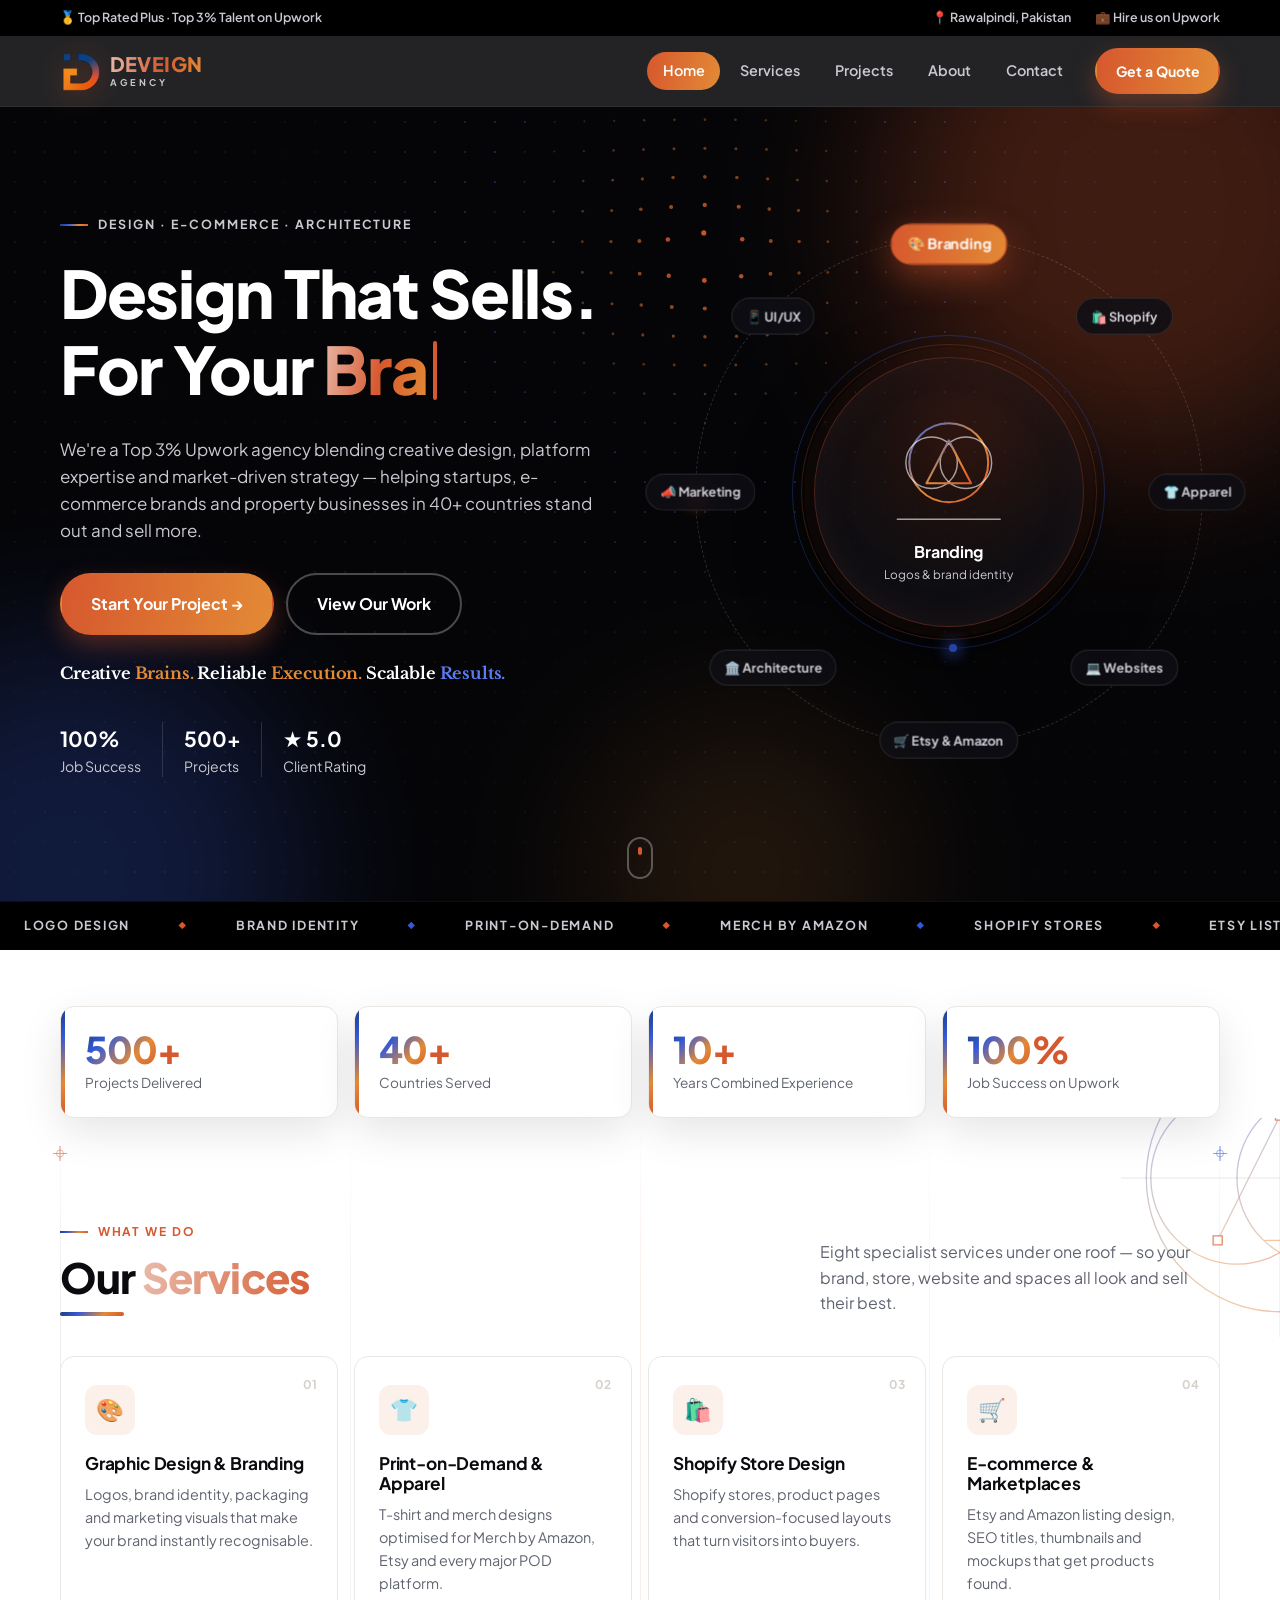
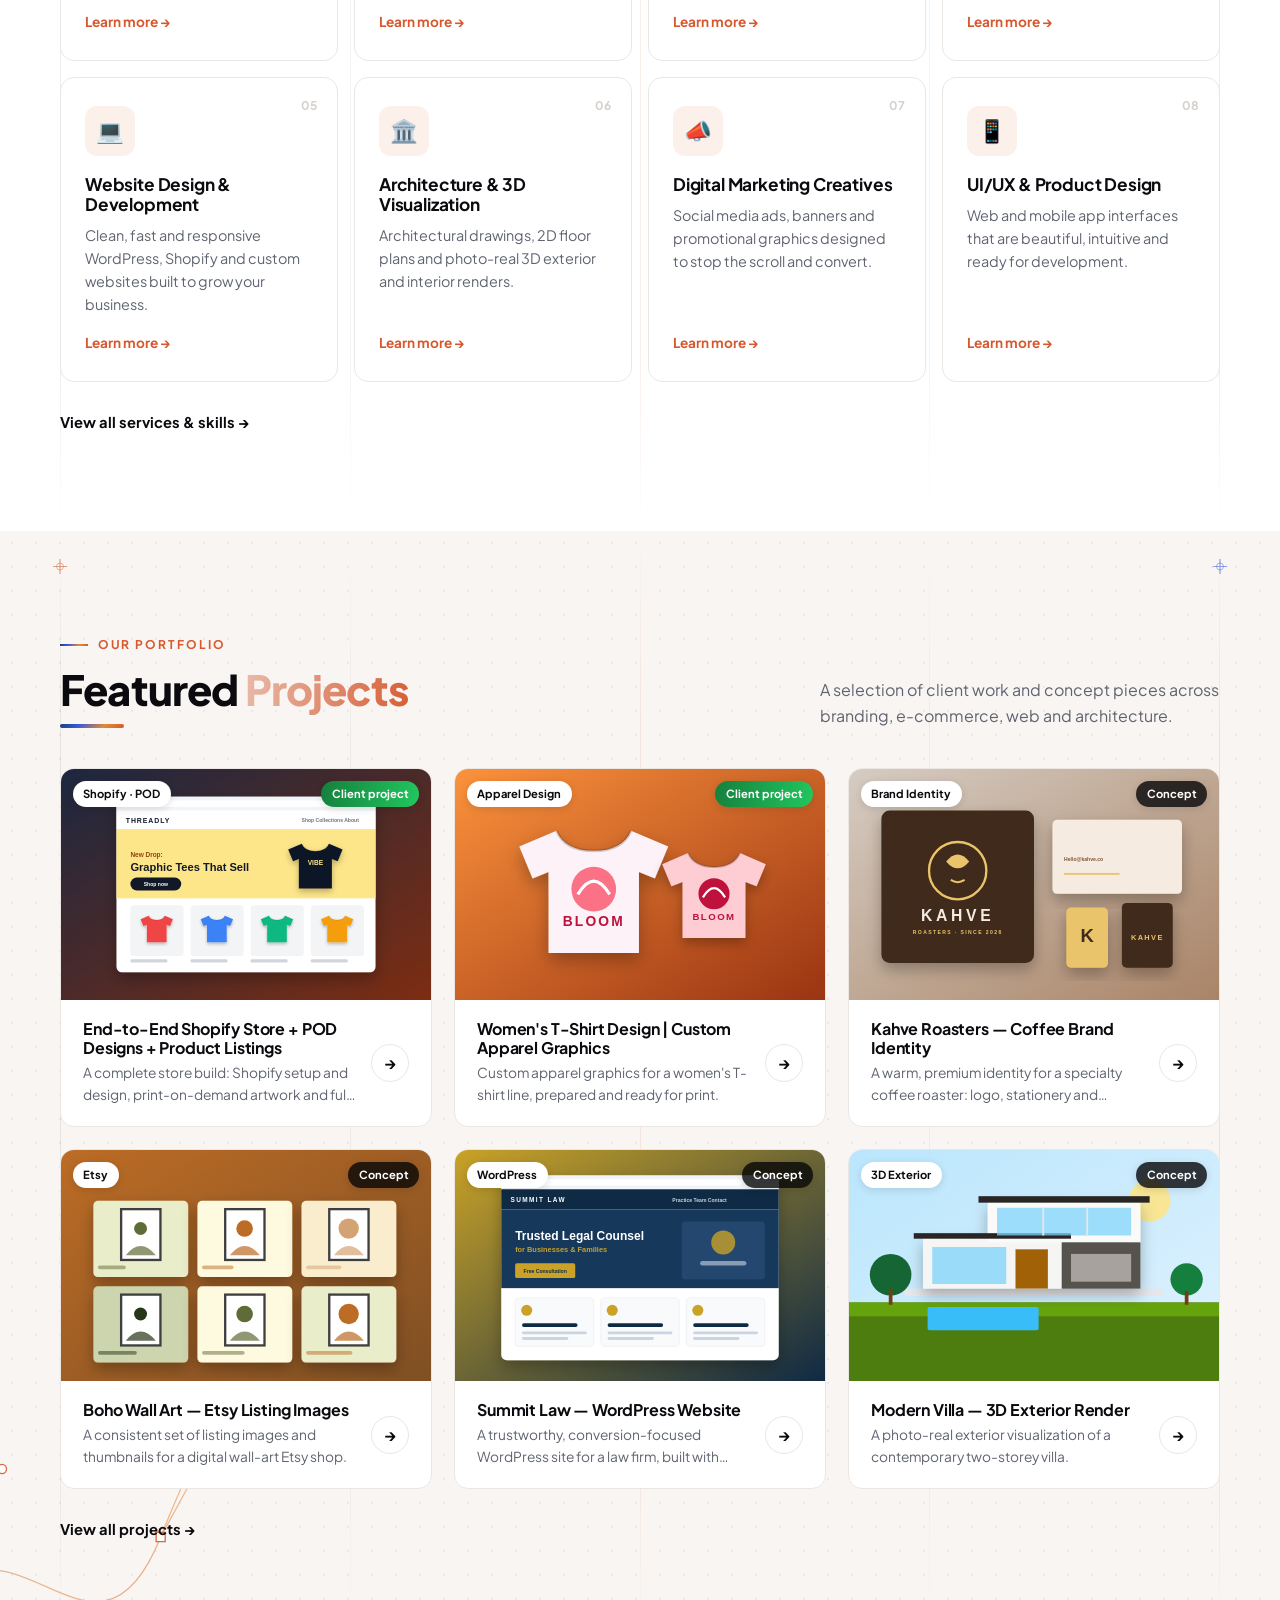
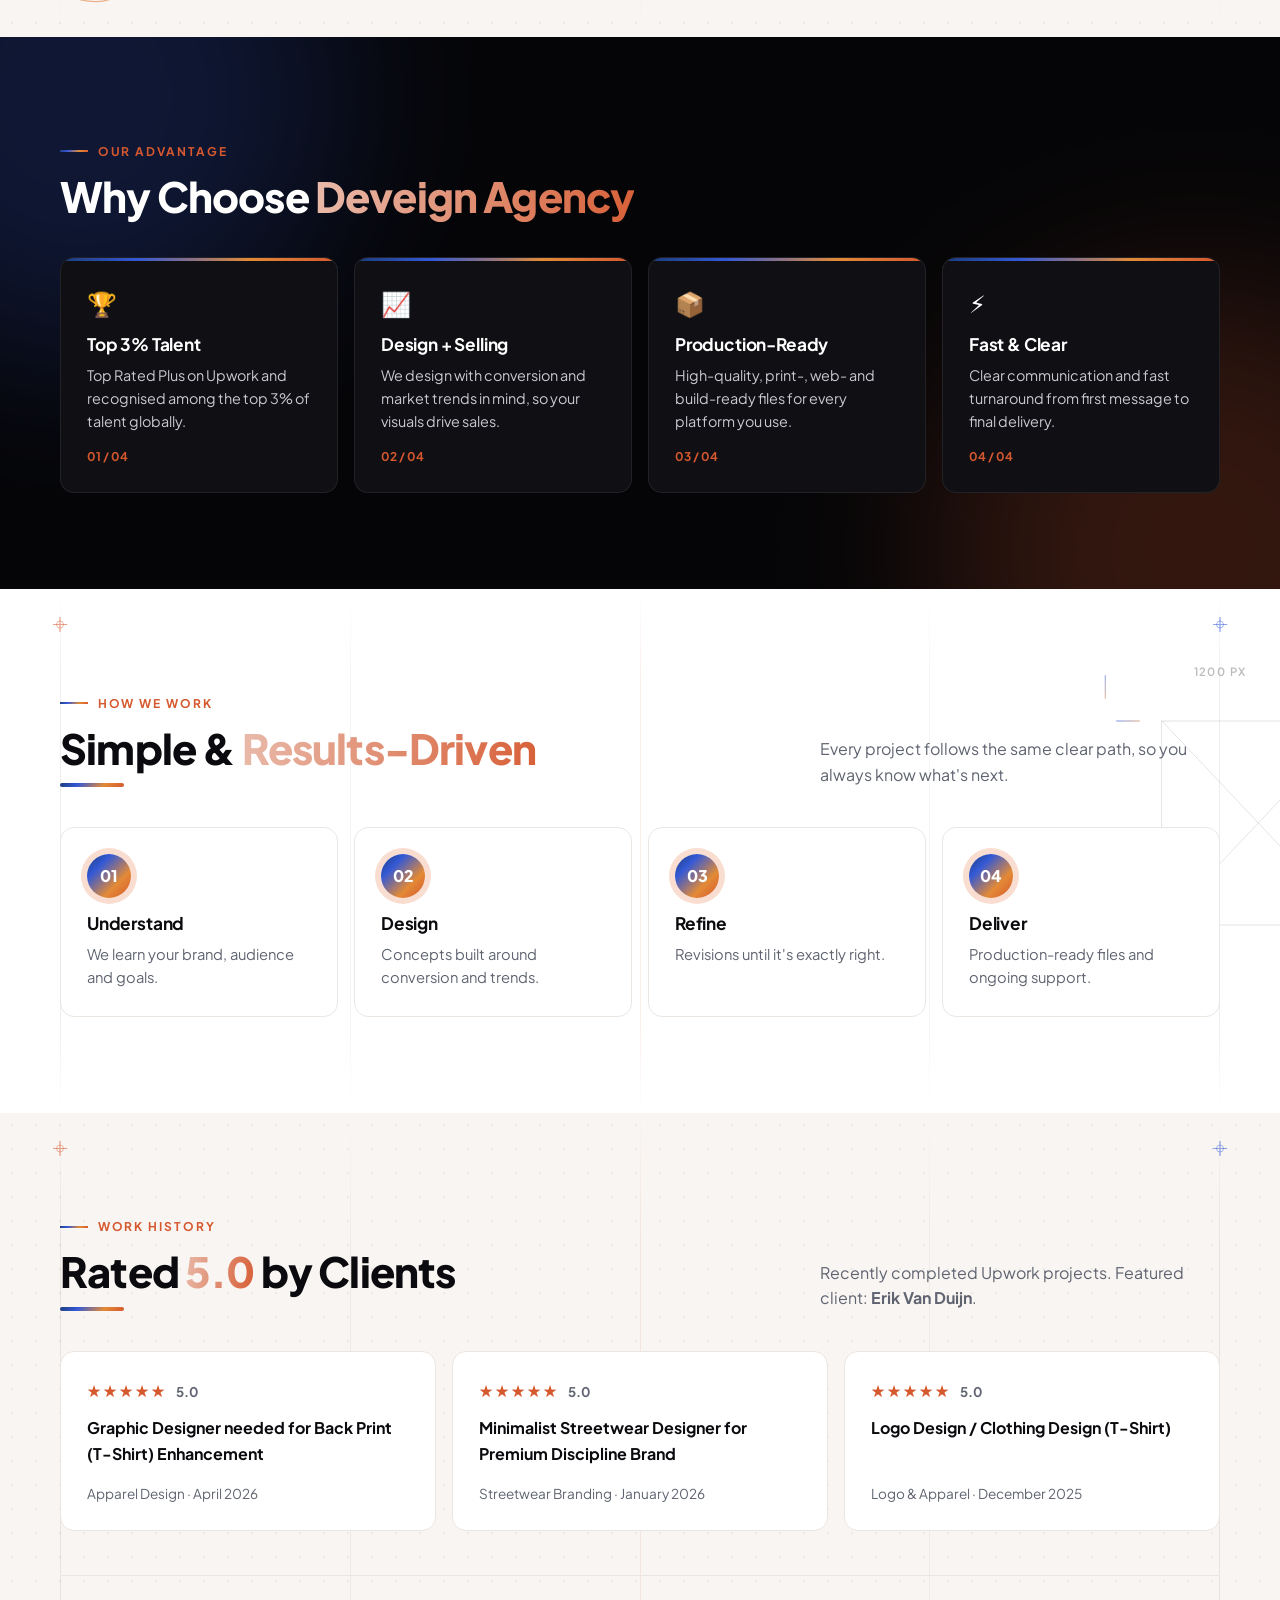
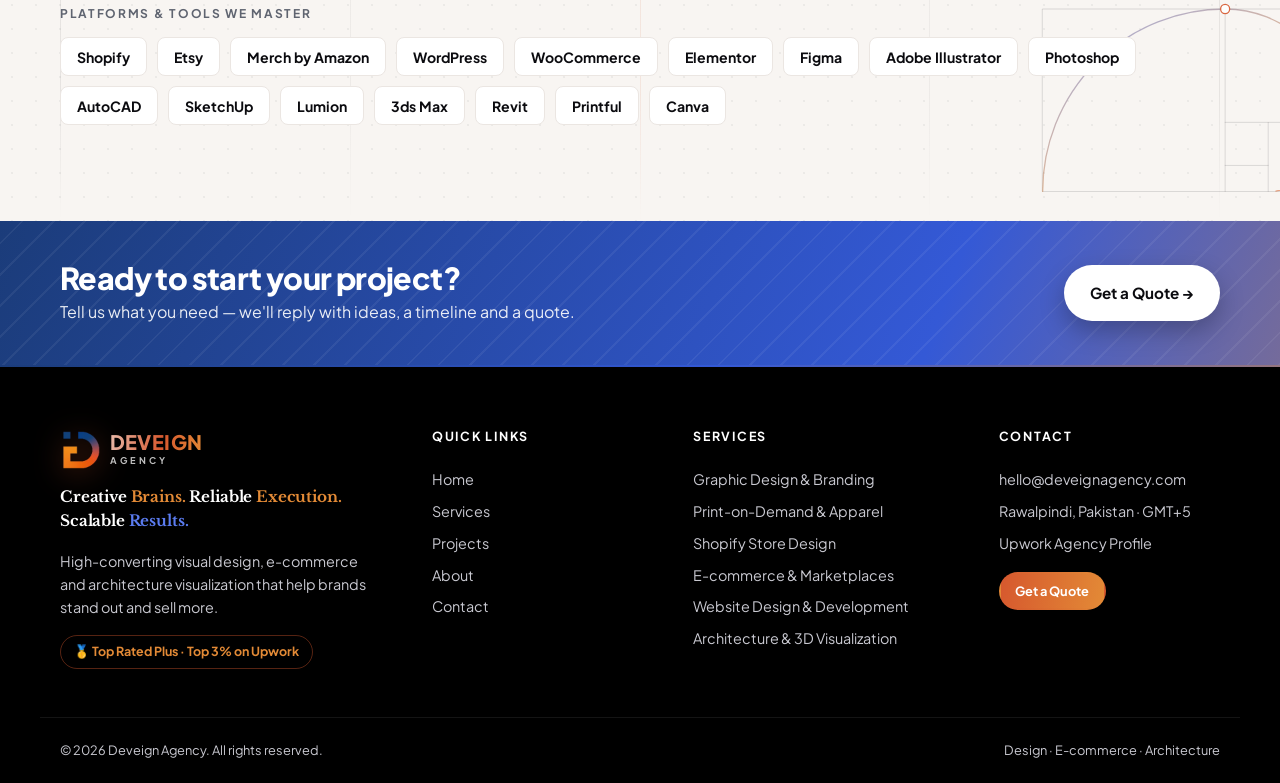
==== commit 58946c1e: "Connect quote form and contact links to hello@deveignagency.com Co-Authored-By: Claude Opus 5.5 <nor" ====
--- a/index.html
+++ b/index.html
@@ -526,6 +526,7 @@
       </div>
       <div>
         <h4>Contact</h4>
+        <a href="mailto:hello@deveignagency.com">hello@deveignagency.com</a>
         <span>Rawalpindi, Pakistan · GMT+5</span>
         <a href="https://www.upwork.com/agencies/1889365964050848512/" target="_blank" rel="noopener">Upwork Agency Profile</a>
         <a href="contact.html" class="btn btn--primary btn--xs">Get a Quote</a>
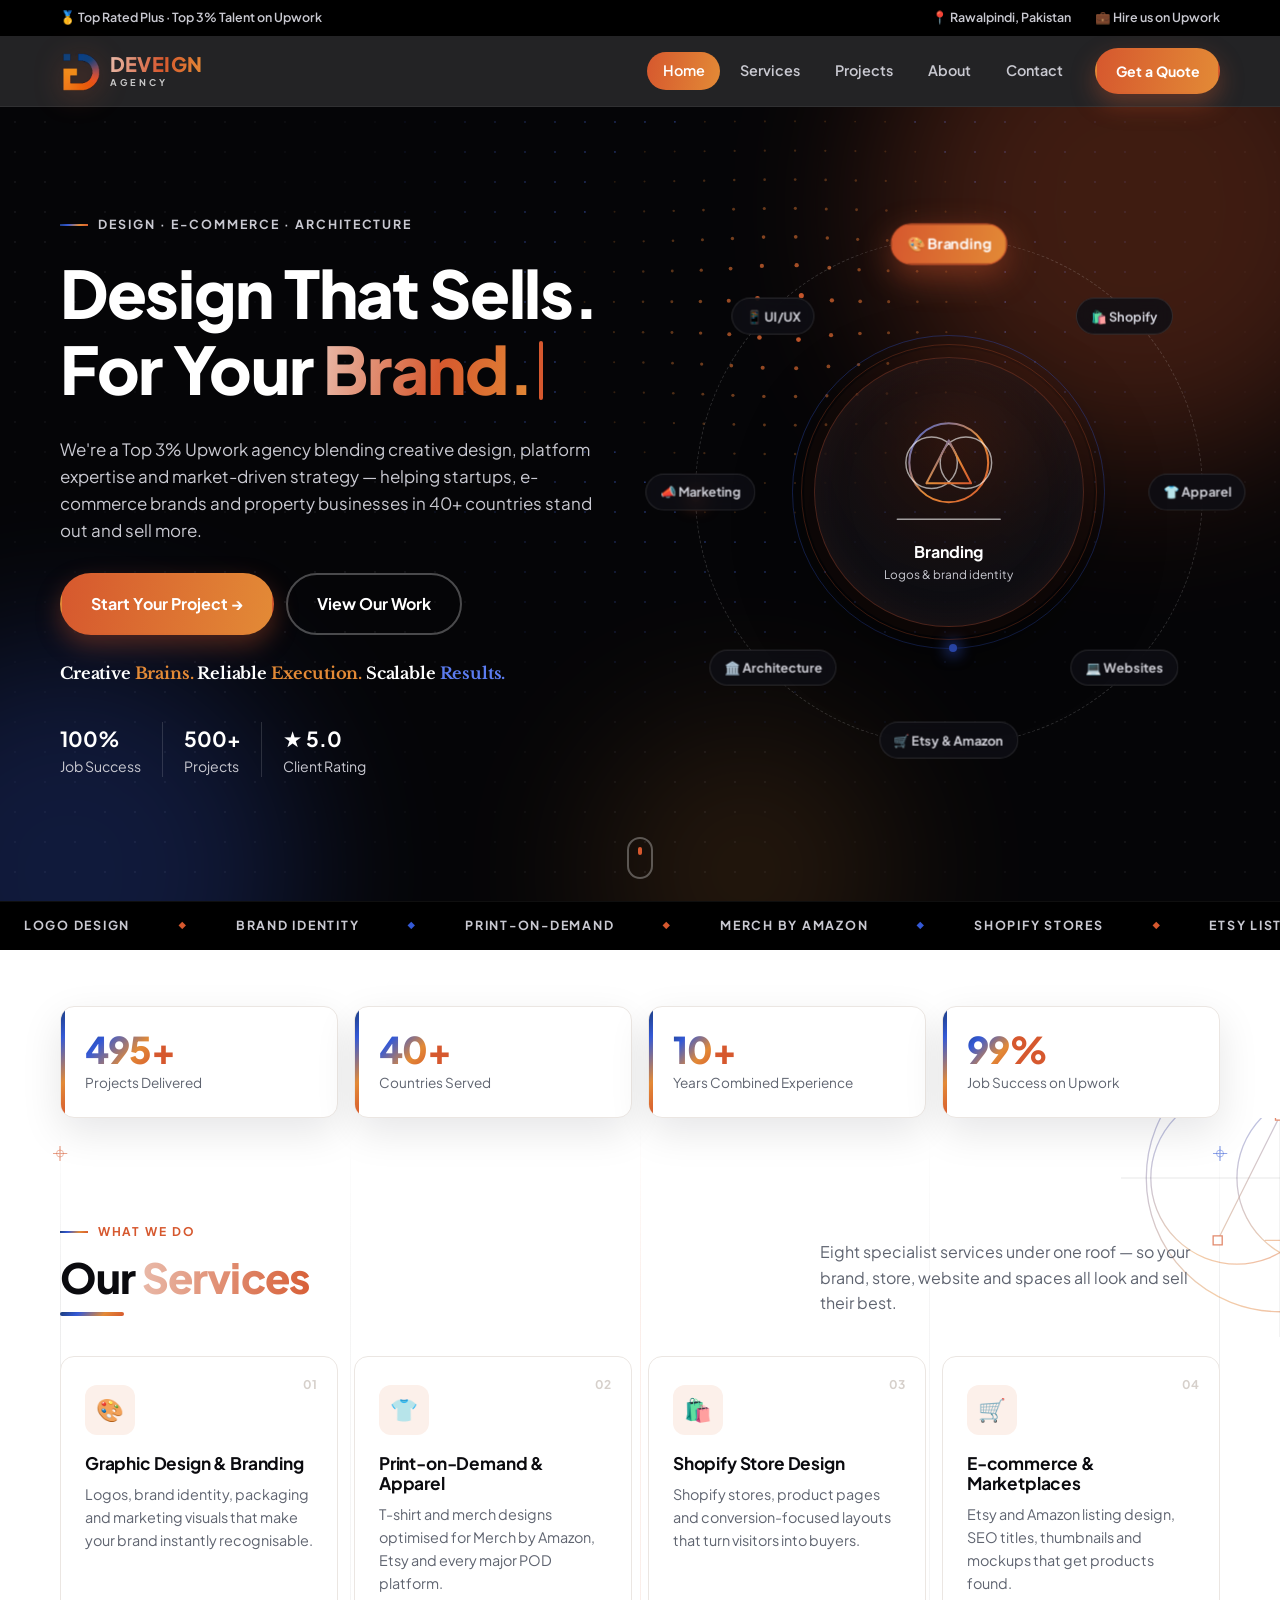
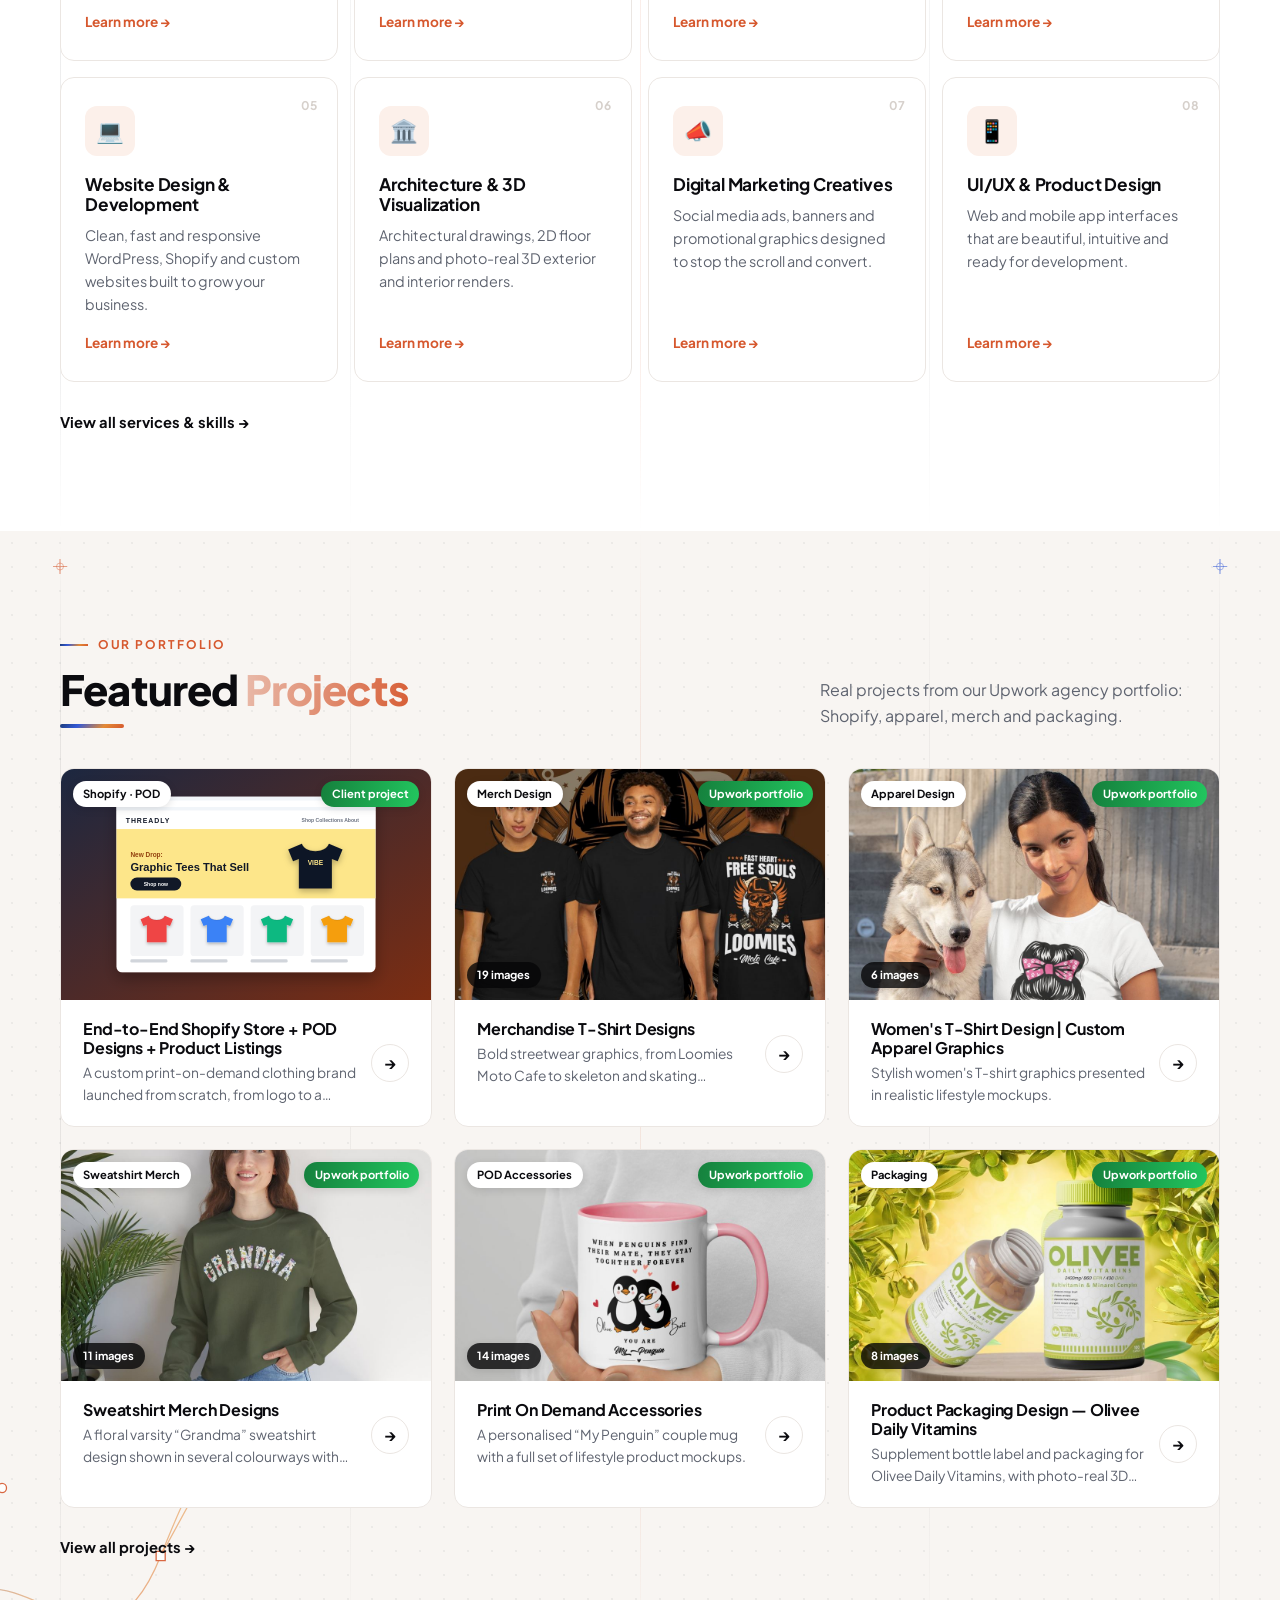
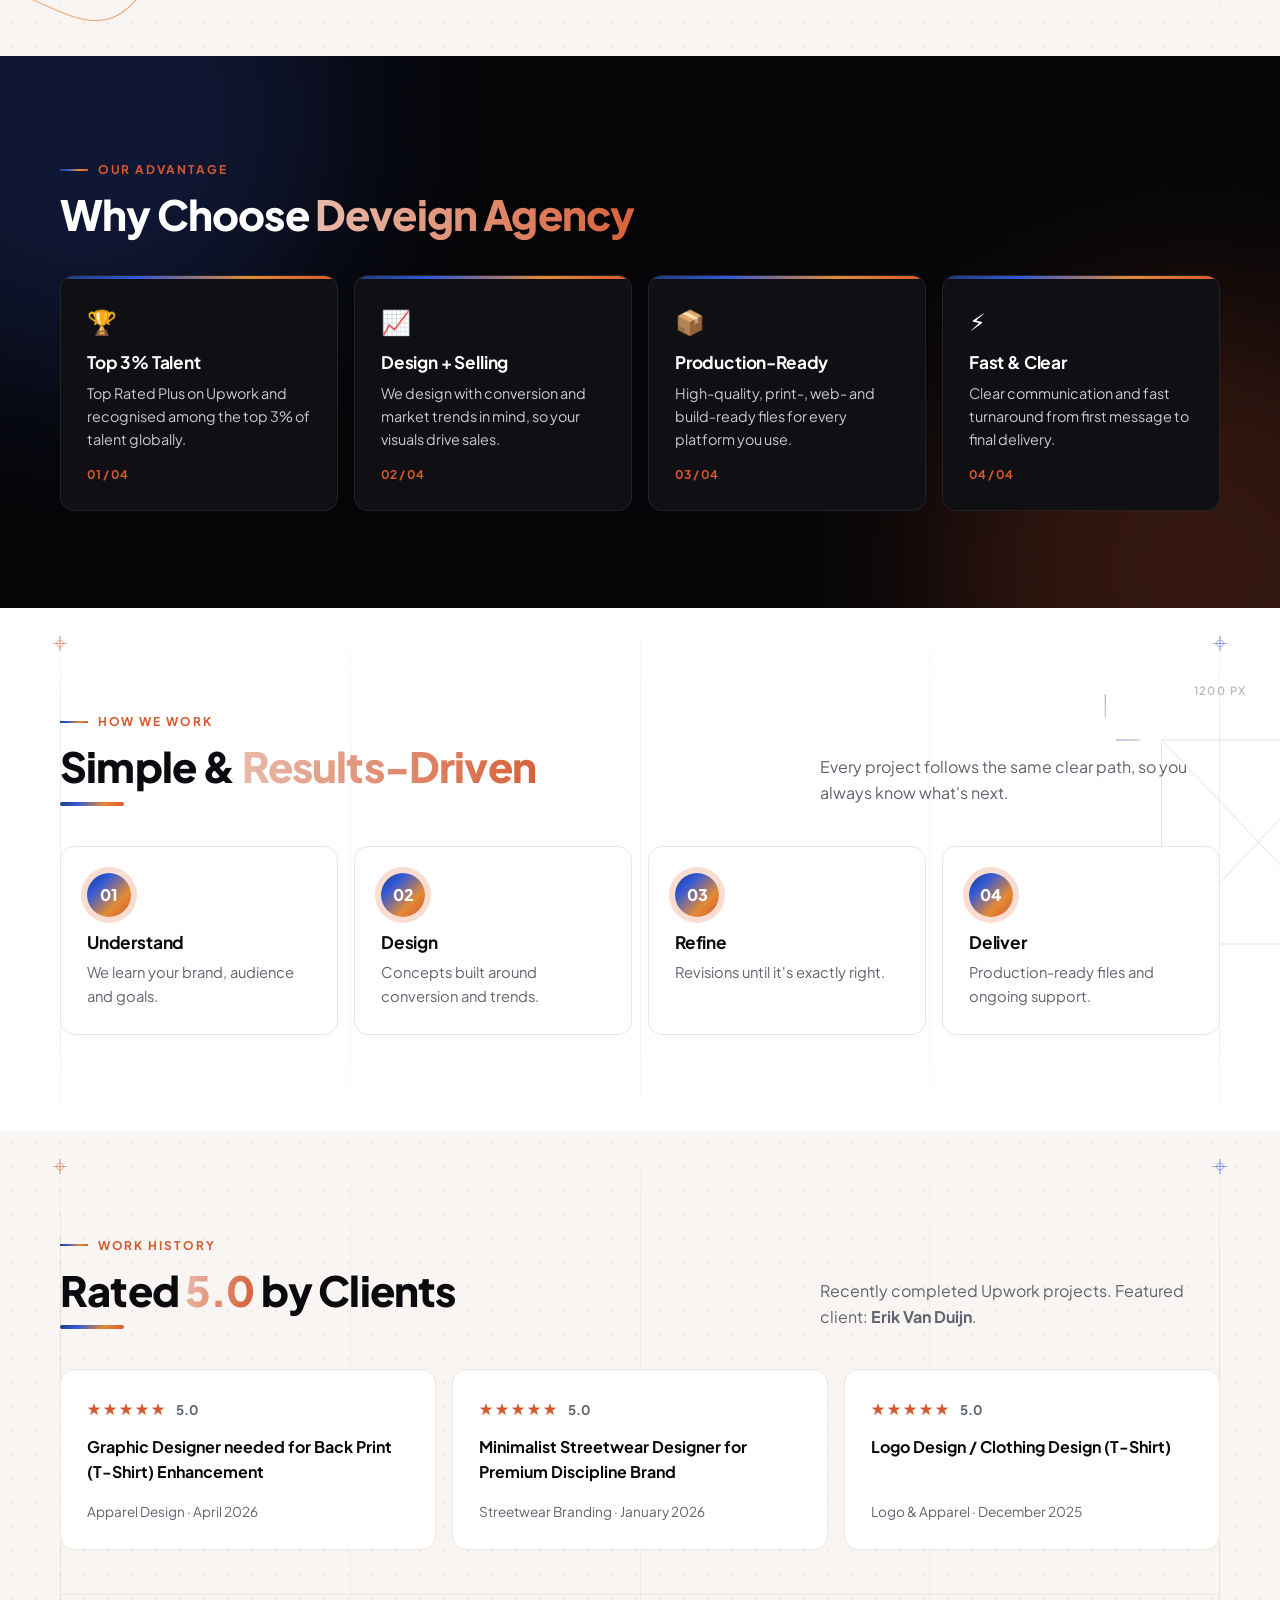
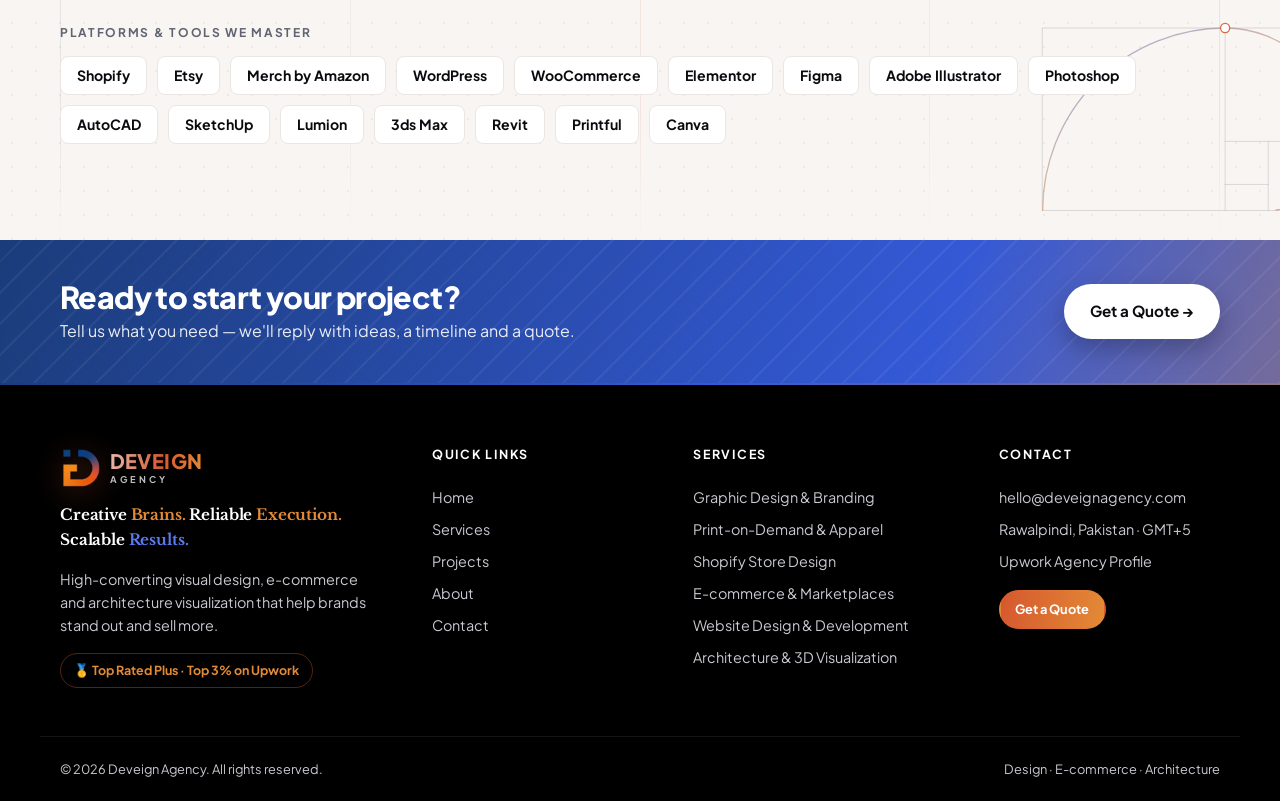
==== commit c5fb12fd: "Add real Upwork agency portfolio with image galleries - Import the 6 agency portfolio projects from " ====
--- a/index.html
+++ b/index.html
@@ -255,33 +255,75 @@
             <span class="eyebrow">Our portfolio</span>
             <h2>Featured <span class="hl">Projects</span></h2>
           </div>
-          <p>A selection of client work and concept pieces across branding, e-commerce, web and architecture.</p>
+          <p>Real projects from our Upwork agency portfolio: Shopify, apparel, merch and packaging.</p>
         </div>
         <div class="work">
           <article class="work__item" data-cat="shopify">
             <button class="work__open" type="button" aria-label="View project: End-to-End Shopify Store + POD Designs + Product Listings">
               <div class="work__thumb">
-                <img src="assets/img/portfolio/shopify-pod-store.svg" alt="End-to-End Shopify Store + POD Designs + Product Listings" loading="lazy" width="800" height="500">
+                <img src="assets/img/portfolio/shopify-pod-store.svg" alt="End-to-End Shopify Store + POD Designs + Product Listings" loading="lazy" width="960" height="600">
                 <span class="pill">Shopify · POD</span><span class="pill pill--ok">Client project</span>
               </div>
               <div class="work__info">
                 <div>
                   <h3>End-to-End Shopify Store + POD Designs + Product Listings</h3>
-                  <p>A complete store build: Shopify setup and design, print-on-demand artwork and fully written product listings.</p>
+                  <p>A custom print-on-demand clothing brand launched from scratch, from logo to a ready-to-sell Shopify store.</p>
                 </div>
                 <span class="arrow" aria-hidden="true">→</span>
               </div>
             </button>
             <template class="work__details">
-              <img src="assets/img/portfolio/shopify-pod-store.svg" alt="End-to-End Shopify Store + POD Designs + Product Listings" width="800" height="500">
+              <div class="gallery" data-images='["assets/img/portfolio/shopify-pod-store.svg"]'>
+                <div class="gallery__stage">
+                  <img class="gallery__main" src="assets/img/portfolio/shopify-pod-store.svg" alt="End-to-End Shopify Store + POD Designs + Product Listings">
+                  
+                </div>
+                
+              </div>
               <div class="modal__body">
                 <div class="modal__tags"><span class="pill">Shopify · POD</span><span class="pill pill--ok">Client project</span></div>
                 <h3>End-to-End Shopify Store + POD Designs + Product Listings</h3>
-                <p>A complete store build: Shopify setup and design, print-on-demand artwork and fully written product listings.</p>
-                <h4>Scope</h4>
-                <ul class="checks"><li>Shopify store setup &amp; theme design</li><li>Print-on-demand T-shirt artwork</li><li>Product listings &amp; descriptions</li></ul>
+                <p>Rich approached us to launch a custom print-on-demand clothing brand from scratch. We handled the entire process end-to-end: a modern, audience-focused brand identity and logo, a fully optimised Shopify store with a conversion-focused, mobile-friendly design, niche-targeted POD T-shirt designs with high-quality mockups, Printify integration, pricing and shipping setup, and SEO-optimised product listings.</p>
+                <a href="https://customprinted.com/" target="_blank" rel="noopener" class="modal__link">Visit the live store ↗</a>
+                <h4>What we delivered</h4>
+                <ul class="checks"><li>Brand identity &amp; logo</li><li>Shopify store design &amp; setup</li><li>POD T-shirt designs &amp; mockups</li><li>Printify integration, pricing &amp; shipping</li><li>SEO-optimised product listings</li></ul>
                 <h4>Tools</h4>
-                <div class="chips"><span>Shopify</span><span>Printful</span><span>Illustrator</span></div>
+                <div class="chips"><span>Shopify</span><span>Printify</span><span>Adobe Illustrator</span><span>Photoshop</span></div>
+                <a href="contact.html" class="btn btn--primary">Start a similar project →</a>
+              </div>
+            </template>
+          </article>
+          <article class="work__item" data-cat="apparel">
+            <button class="work__open" type="button" aria-label="View project: Merchandise T-Shirt Designs">
+              <div class="work__thumb">
+                <img src="assets/img/work/merch-tshirt-designs/cover.jpg" alt="Merchandise T-Shirt Designs" loading="lazy" width="960" height="600">
+                <span class="pill">Merch Design</span><span class="pill pill--ok">Upwork portfolio</span><span class="pill pill--dark work__count">19 images</span>
+              </div>
+              <div class="work__info">
+                <div>
+                  <h3>Merchandise T-Shirt Designs</h3>
+                  <p>Bold streetwear graphics, from Loomies Moto Cafe to skeleton and skating designs, with realistic front and back mockups.</p>
+                </div>
+                <span class="arrow" aria-hidden="true">→</span>
+              </div>
+            </button>
+            <template class="work__details">
+              <div class="gallery" data-images='["assets/img/work/merch-tshirt-designs/01.jpg", "assets/img/work/merch-tshirt-designs/02.jpg", "assets/img/work/merch-tshirt-designs/03.jpg", "assets/img/work/merch-tshirt-designs/04.jpg", "assets/img/work/merch-tshirt-designs/05.jpg", "assets/img/work/merch-tshirt-designs/06.jpg", "assets/img/work/merch-tshirt-designs/07.jpg", "assets/img/work/merch-tshirt-designs/08.jpg", "assets/img/work/merch-tshirt-designs/09.jpg", "assets/img/work/merch-tshirt-designs/10.jpg", "assets/img/work/merch-tshirt-designs/11.jpg", "assets/img/work/merch-tshirt-designs/12.jpg", "assets/img/work/merch-tshirt-designs/13.jpg", "assets/img/work/merch-tshirt-designs/14.jpg", "assets/img/work/merch-tshirt-designs/15.jpg", "assets/img/work/merch-tshirt-designs/16.jpg", "assets/img/work/merch-tshirt-designs/17.jpg", "assets/img/work/merch-tshirt-designs/18.jpg", "assets/img/work/merch-tshirt-designs/19.jpg"]'>
+                <div class="gallery__stage">
+                  <img class="gallery__main" src="assets/img/work/merch-tshirt-designs/01.jpg" alt="Merchandise T-Shirt Designs">
+                  <button type="button" class="gallery__nav gallery__nav--prev" aria-label="Previous image">‹</button><button type="button" class="gallery__nav gallery__nav--next" aria-label="Next image">›</button><span class="gallery__count">1 / 19</span>
+                </div>
+                <div class="gallery__thumbs"><button type="button" class="gallery__thumb is-active" data-index="0" aria-label="Image 1 of 19"><img src="assets/img/work/merch-tshirt-designs/01.jpg" alt="" loading="lazy"></button><button type="button" class="gallery__thumb" data-index="1" aria-label="Image 2 of 19"><img src="assets/img/work/merch-tshirt-designs/02.jpg" alt="" loading="lazy"></button><button type="button" class="gallery__thumb" data-index="2" aria-label="Image 3 of 19"><img src="assets/img/work/merch-tshirt-designs/03.jpg" alt="" loading="lazy"></button><button type="button" class="gallery__thumb" data-index="3" aria-label="Image 4 of 19"><img src="assets/img/work/merch-tshirt-designs/04.jpg" alt="" loading="lazy"></button><button type="button" class="gallery__thumb" data-index="4" aria-label="Image 5 of 19"><img src="assets/img/work/merch-tshirt-designs/05.jpg" alt="" loading="lazy"></button><button type="button" class="gallery__thumb" data-index="5" aria-label="Image 6 of 19"><img src="assets/img/work/merch-tshirt-designs/06.jpg" alt="" loading="lazy"></button><button type="button" class="gallery__thumb" data-index="6" aria-label="Image 7 of 19"><img src="assets/img/work/merch-tshirt-designs/07.jpg" alt="" loading="lazy"></button><button type="button" class="gallery__thumb" data-index="7" aria-label="Image 8 of 19"><img src="assets/img/work/merch-tshirt-designs/08.jpg" alt="" loading="lazy"></button><button type="button" class="gallery__thumb" data-index="8" aria-label="Image 9 of 19"><img src="assets/img/work/merch-tshirt-designs/09.jpg" alt="" loading="lazy"></button><button type="button" class="gallery__thumb" data-index="9" aria-label="Image 10 of 19"><img src="assets/img/work/merch-tshirt-designs/10.jpg" alt="" loading="lazy"></button><button type="button" class="gallery__thumb" data-index="10" aria-label="Image 11 of 19"><img src="assets/img/work/merch-tshirt-designs/11.jpg" alt="" loading="lazy"></button><button type="button" class="gallery__thumb" data-index="11" aria-label="Image 12 of 19"><img src="assets/img/work/merch-tshirt-designs/12.jpg" alt="" loading="lazy"></button><button type="button" class="gallery__thumb" data-index="12" aria-label="Image 13 of 19"><img src="assets/img/work/merch-tshirt-designs/13.jpg" alt="" loading="lazy"></button><button type="button" class="gallery__thumb" data-index="13" aria-label="Image 14 of 19"><img src="assets/img/work/merch-tshirt-designs/14.jpg" alt="" loading="lazy"></button><button type="button" class="gallery__thumb" data-index="14" aria-label="Image 15 of 19"><img src="assets/img/work/merch-tshirt-designs/15.jpg" alt="" loading="lazy"></button><button type="button" class="gallery__thumb" data-index="15" aria-label="Image 16 of 19"><img src="assets/img/work/merch-tshirt-designs/16.jpg" alt="" loading="lazy"></button><button type="button" class="gallery__thumb" data-index="16" aria-label="Image 17 of 19"><img src="assets/img/work/merch-tshirt-designs/17.jpg" alt="" loading="lazy"></button><button type="button" class="gallery__thumb" data-index="17" aria-label="Image 18 of 19"><img src="assets/img/work/merch-tshirt-designs/18.jpg" alt="" loading="lazy"></button><button type="button" class="gallery__thumb" data-index="18" aria-label="Image 19 of 19"><img src="assets/img/work/merch-tshirt-designs/19.jpg" alt="" loading="lazy"></button></div>
+              </div>
+              <div class="modal__body">
+                <div class="modal__tags"><span class="pill">Merch Design</span><span class="pill pill--ok">Upwork portfolio</span></div>
+                <h3>Merchandise T-Shirt Designs</h3>
+                <p>Wearable art that sells and tells your brand story. Unique, trend-forward T-shirt designs for merch lines on Amazon, Etsy, Shopify or any platform, combining creativity with market insight so your apparel stands out.</p>
+                
+                <h4>What we delivered</h4>
+                <ul class="checks"><li>Custom, original artwork for your brand and audience</li><li>Print-ready files for screen printing, DTG and heat transfer</li><li>Trend research for designs that convert</li><li>Front &amp; back lifestyle mockups</li></ul>
+                <h4>Tools</h4>
+                <div class="chips"><span>Adobe Illustrator</span><span>Photoshop</span><span>Mockups</span></div>
                 <a href="contact.html" class="btn btn--primary">Start a similar project →</a>
               </div>
             </template>
@@ -289,147 +331,152 @@
           <article class="work__item" data-cat="apparel">
             <button class="work__open" type="button" aria-label="View project: Women's T-Shirt Design | Custom Apparel Graphics">
               <div class="work__thumb">
-                <img src="assets/img/portfolio/womens-tshirt.svg" alt="Women's T-Shirt Design | Custom Apparel Graphics" loading="lazy" width="800" height="500">
-                <span class="pill">Apparel Design</span><span class="pill pill--ok">Client project</span>
+                <img src="assets/img/work/womens-tshirt-designs/cover.jpg" alt="Women's T-Shirt Design | Custom Apparel Graphics" loading="lazy" width="960" height="600">
+                <span class="pill">Apparel Design</span><span class="pill pill--ok">Upwork portfolio</span><span class="pill pill--dark work__count">6 images</span>
               </div>
               <div class="work__info">
                 <div>
                   <h3>Women's T-Shirt Design | Custom Apparel Graphics</h3>
-                  <p>Custom apparel graphics for a women's T-shirt line, prepared and ready for print.</p>
+                  <p>Stylish women's T-shirt graphics presented in realistic lifestyle mockups.</p>
                 </div>
                 <span class="arrow" aria-hidden="true">→</span>
               </div>
             </button>
             <template class="work__details">
-              <img src="assets/img/portfolio/womens-tshirt.svg" alt="Women's T-Shirt Design | Custom Apparel Graphics" width="800" height="500">
+              <div class="gallery" data-images='["assets/img/work/womens-tshirt-designs/01.jpg", "assets/img/work/womens-tshirt-designs/02.jpg", "assets/img/work/womens-tshirt-designs/03.jpg", "assets/img/work/womens-tshirt-designs/04.jpg", "assets/img/work/womens-tshirt-designs/05.jpg", "assets/img/work/womens-tshirt-designs/06.jpg"]'>
+                <div class="gallery__stage">
+                  <img class="gallery__main" src="assets/img/work/womens-tshirt-designs/01.jpg" alt="Women's T-Shirt Design | Custom Apparel Graphics">
+                  <button type="button" class="gallery__nav gallery__nav--prev" aria-label="Previous image">‹</button><button type="button" class="gallery__nav gallery__nav--next" aria-label="Next image">›</button><span class="gallery__count">1 / 6</span>
+                </div>
+                <div class="gallery__thumbs"><button type="button" class="gallery__thumb is-active" data-index="0" aria-label="Image 1 of 6"><img src="assets/img/work/womens-tshirt-designs/01.jpg" alt="" loading="lazy"></button><button type="button" class="gallery__thumb" data-index="1" aria-label="Image 2 of 6"><img src="assets/img/work/womens-tshirt-designs/02.jpg" alt="" loading="lazy"></button><button type="button" class="gallery__thumb" data-index="2" aria-label="Image 3 of 6"><img src="assets/img/work/womens-tshirt-designs/03.jpg" alt="" loading="lazy"></button><button type="button" class="gallery__thumb" data-index="3" aria-label="Image 4 of 6"><img src="assets/img/work/womens-tshirt-designs/04.jpg" alt="" loading="lazy"></button><button type="button" class="gallery__thumb" data-index="4" aria-label="Image 5 of 6"><img src="assets/img/work/womens-tshirt-designs/05.jpg" alt="" loading="lazy"></button><button type="button" class="gallery__thumb" data-index="5" aria-label="Image 6 of 6"><img src="assets/img/work/womens-tshirt-designs/06.jpg" alt="" loading="lazy"></button></div>
+              </div>
               <div class="modal__body">
-                <div class="modal__tags"><span class="pill">Apparel Design</span><span class="pill pill--ok">Client project</span></div>
+                <div class="modal__tags"><span class="pill">Apparel Design</span><span class="pill pill--ok">Upwork portfolio</span></div>
                 <h3>Women's T-Shirt Design | Custom Apparel Graphics</h3>
-                <p>Custom apparel graphics for a women's T-shirt line, prepared and ready for print.</p>
-                <h4>Scope</h4>
-                <ul class="checks"><li>Custom graphic design</li><li>Colour variations</li><li>Print-ready files</li></ul>
+                <p>Stylish, unique women's T-shirt designs that blend creativity and market trends, for apparel women love to wear, whether casual, sporty or statement-making. Print-ready, high-quality graphics optimised for screen printing and DTG, tailored to Merch by Amazon, Etsy and Shopify.</p>
+                
+                <h4>What we delivered</h4>
+                <ul class="checks"><li>Original women's apparel graphics</li><li>Print-ready files for screen printing &amp; DTG</li><li>Optimised for Merch by Amazon, Etsy &amp; Shopify</li><li>Lifestyle mockups</li></ul>
                 <h4>Tools</h4>
-                <div class="chips"><span>Illustrator</span><span>Photoshop</span></div>
+                <div class="chips"><span>Adobe Illustrator</span><span>Photoshop</span></div>
+                <a href="contact.html" class="btn btn--primary">Start a similar project →</a>
+              </div>
+            </template>
+          </article>
+          <article class="work__item" data-cat="apparel">
+            <button class="work__open" type="button" aria-label="View project: Sweatshirt Merch Designs">
+              <div class="work__thumb">
+                <img src="assets/img/work/sweatshirt-merch-designs/cover.jpg" alt="Sweatshirt Merch Designs" loading="lazy" width="960" height="600">
+                <span class="pill">Sweatshirt Merch</span><span class="pill pill--ok">Upwork portfolio</span><span class="pill pill--dark work__count">11 images</span>
+              </div>
+              <div class="work__info">
+                <div>
+                  <h3>Sweatshirt Merch Designs</h3>
+                  <p>A floral varsity “Grandma” sweatshirt design shown in several colourways with flat-lay and model mockups.</p>
+                </div>
+                <span class="arrow" aria-hidden="true">→</span>
+              </div>
+            </button>
+            <template class="work__details">
+              <div class="gallery" data-images='["assets/img/work/sweatshirt-merch-designs/01.jpg", "assets/img/work/sweatshirt-merch-designs/02.jpg", "assets/img/work/sweatshirt-merch-designs/03.jpg", "assets/img/work/sweatshirt-merch-designs/04.jpg", "assets/img/work/sweatshirt-merch-designs/05.jpg", "assets/img/work/sweatshirt-merch-designs/06.jpg", "assets/img/work/sweatshirt-merch-designs/07.jpg", "assets/img/work/sweatshirt-merch-designs/08.jpg", "assets/img/work/sweatshirt-merch-designs/09.jpg", "assets/img/work/sweatshirt-merch-designs/10.jpg", "assets/img/work/sweatshirt-merch-designs/11.jpg"]'>
+                <div class="gallery__stage">
+                  <img class="gallery__main" src="assets/img/work/sweatshirt-merch-designs/01.jpg" alt="Sweatshirt Merch Designs">
+                  <button type="button" class="gallery__nav gallery__nav--prev" aria-label="Previous image">‹</button><button type="button" class="gallery__nav gallery__nav--next" aria-label="Next image">›</button><span class="gallery__count">1 / 11</span>
+                </div>
+                <div class="gallery__thumbs"><button type="button" class="gallery__thumb is-active" data-index="0" aria-label="Image 1 of 11"><img src="assets/img/work/sweatshirt-merch-designs/01.jpg" alt="" loading="lazy"></button><button type="button" class="gallery__thumb" data-index="1" aria-label="Image 2 of 11"><img src="assets/img/work/sweatshirt-merch-designs/02.jpg" alt="" loading="lazy"></button><button type="button" class="gallery__thumb" data-index="2" aria-label="Image 3 of 11"><img src="assets/img/work/sweatshirt-merch-designs/03.jpg" alt="" loading="lazy"></button><button type="button" class="gallery__thumb" data-index="3" aria-label="Image 4 of 11"><img src="assets/img/work/sweatshirt-merch-designs/04.jpg" alt="" loading="lazy"></button><button type="button" class="gallery__thumb" data-index="4" aria-label="Image 5 of 11"><img src="assets/img/work/sweatshirt-merch-designs/05.jpg" alt="" loading="lazy"></button><button type="button" class="gallery__thumb" data-index="5" aria-label="Image 6 of 11"><img src="assets/img/work/sweatshirt-merch-designs/06.jpg" alt="" loading="lazy"></button><button type="button" class="gallery__thumb" data-index="6" aria-label="Image 7 of 11"><img src="assets/img/work/sweatshirt-merch-designs/07.jpg" alt="" loading="lazy"></button><button type="button" class="gallery__thumb" data-index="7" aria-label="Image 8 of 11"><img src="assets/img/work/sweatshirt-merch-designs/08.jpg" alt="" loading="lazy"></button><button type="button" class="gallery__thumb" data-index="8" aria-label="Image 9 of 11"><img src="assets/img/work/sweatshirt-merch-designs/09.jpg" alt="" loading="lazy"></button><button type="button" class="gallery__thumb" data-index="9" aria-label="Image 10 of 11"><img src="assets/img/work/sweatshirt-merch-designs/10.jpg" alt="" loading="lazy"></button><button type="button" class="gallery__thumb" data-index="10" aria-label="Image 11 of 11"><img src="assets/img/work/sweatshirt-merch-designs/11.jpg" alt="" loading="lazy"></button></div>
+              </div>
+              <div class="modal__body">
+                <div class="modal__tags"><span class="pill">Sweatshirt Merch</span><span class="pill pill--ok">Upwork portfolio</span></div>
+                <h3>Sweatshirt Merch Designs</h3>
+                <p>Comfort meets style in every stitch. Sweatshirt merch that combines cosy comfort with eye-catching style for Merch by Amazon, Etsy, Shopify or any other platform, reflecting your brand while appealing to your audience.</p>
+                
+                <h4>What we delivered</h4>
+                <ul class="checks"><li>Brand-focused graphics optimised for sweatshirts</li><li>Print-ready files for screen printing, DTG &amp; embroidery</li><li>Multiple colourways</li><li>Flat-lay &amp; model mockups</li></ul>
+                <h4>Tools</h4>
+                <div class="chips"><span>Adobe Illustrator</span><span>Photoshop</span><span>Printify</span></div>
+                <a href="contact.html" class="btn btn--primary">Start a similar project →</a>
+              </div>
+            </template>
+          </article>
+          <article class="work__item" data-cat="apparel">
+            <button class="work__open" type="button" aria-label="View project: Print On Demand Accessories">
+              <div class="work__thumb">
+                <img src="assets/img/work/pod-accessories/cover.jpg" alt="Print On Demand Accessories" loading="lazy" width="960" height="600">
+                <span class="pill">POD Accessories</span><span class="pill pill--ok">Upwork portfolio</span><span class="pill pill--dark work__count">14 images</span>
+              </div>
+              <div class="work__info">
+                <div>
+                  <h3>Print On Demand Accessories</h3>
+                  <p>A personalised “My Penguin” couple mug with a full set of lifestyle product mockups.</p>
+                </div>
+                <span class="arrow" aria-hidden="true">→</span>
+              </div>
+            </button>
+            <template class="work__details">
+              <div class="gallery" data-images='["assets/img/work/pod-accessories/01.jpg", "assets/img/work/pod-accessories/02.jpg", "assets/img/work/pod-accessories/03.jpg", "assets/img/work/pod-accessories/04.jpg", "assets/img/work/pod-accessories/05.jpg", "assets/img/work/pod-accessories/06.jpg", "assets/img/work/pod-accessories/07.jpg", "assets/img/work/pod-accessories/08.jpg", "assets/img/work/pod-accessories/09.jpg", "assets/img/work/pod-accessories/10.jpg", "assets/img/work/pod-accessories/11.jpg", "assets/img/work/pod-accessories/12.jpg", "assets/img/work/pod-accessories/13.jpg", "assets/img/work/pod-accessories/14.jpg"]'>
+                <div class="gallery__stage">
+                  <img class="gallery__main" src="assets/img/work/pod-accessories/01.jpg" alt="Print On Demand Accessories">
+                  <button type="button" class="gallery__nav gallery__nav--prev" aria-label="Previous image">‹</button><button type="button" class="gallery__nav gallery__nav--next" aria-label="Next image">›</button><span class="gallery__count">1 / 14</span>
+                </div>
+                <div class="gallery__thumbs"><button type="button" class="gallery__thumb is-active" data-index="0" aria-label="Image 1 of 14"><img src="assets/img/work/pod-accessories/01.jpg" alt="" loading="lazy"></button><button type="button" class="gallery__thumb" data-index="1" aria-label="Image 2 of 14"><img src="assets/img/work/pod-accessories/02.jpg" alt="" loading="lazy"></button><button type="button" class="gallery__thumb" data-index="2" aria-label="Image 3 of 14"><img src="assets/img/work/pod-accessories/03.jpg" alt="" loading="lazy"></button><button type="button" class="gallery__thumb" data-index="3" aria-label="Image 4 of 14"><img src="assets/img/work/pod-accessories/04.jpg" alt="" loading="lazy"></button><button type="button" class="gallery__thumb" data-index="4" aria-label="Image 5 of 14"><img src="assets/img/work/pod-accessories/05.jpg" alt="" loading="lazy"></button><button type="button" class="gallery__thumb" data-index="5" aria-label="Image 6 of 14"><img src="assets/img/work/pod-accessories/06.jpg" alt="" loading="lazy"></button><button type="button" class="gallery__thumb" data-index="6" aria-label="Image 7 of 14"><img src="assets/img/work/pod-accessories/07.jpg" alt="" loading="lazy"></button><button type="button" class="gallery__thumb" data-index="7" aria-label="Image 8 of 14"><img src="assets/img/work/pod-accessories/08.jpg" alt="" loading="lazy"></button><button type="button" class="gallery__thumb" data-index="8" aria-label="Image 9 of 14"><img src="assets/img/work/pod-accessories/09.jpg" alt="" loading="lazy"></button><button type="button" class="gallery__thumb" data-index="9" aria-label="Image 10 of 14"><img src="assets/img/work/pod-accessories/10.jpg" alt="" loading="lazy"></button><button type="button" class="gallery__thumb" data-index="10" aria-label="Image 11 of 14"><img src="assets/img/work/pod-accessories/11.jpg" alt="" loading="lazy"></button><button type="button" class="gallery__thumb" data-index="11" aria-label="Image 12 of 14"><img src="assets/img/work/pod-accessories/12.jpg" alt="" loading="lazy"></button><button type="button" class="gallery__thumb" data-index="12" aria-label="Image 13 of 14"><img src="assets/img/work/pod-accessories/13.jpg" alt="" loading="lazy"></button><button type="button" class="gallery__thumb" data-index="13" aria-label="Image 14 of 14"><img src="assets/img/work/pod-accessories/14.jpg" alt="" loading="lazy"></button></div>
+              </div>
+              <div class="modal__body">
+                <div class="modal__tags"><span class="pill">POD Accessories</span><span class="pill pill--ok">Upwork portfolio</span></div>
+                <h3>Print On Demand Accessories</h3>
+                <p>Designs that sell, products that wow. Market-ready print-on-demand accessories (mugs, phone cases, tote bags, hats and more) with on-trend designs tailored to your brand and audience.</p>
+                
+                <h4>What we delivered</h4>
+                <ul class="checks"><li>Original graphics optimised for POD platforms</li><li>Print-ready files for Merch by Amazon, Etsy &amp; Shopify</li><li>Product mockups for your storefront</li><li>Consistent branding across your merch line</li></ul>
+                <h4>Tools</h4>
+                <div class="chips"><span>Adobe Illustrator</span><span>Photoshop</span><span>Printful</span></div>
                 <a href="contact.html" class="btn btn--primary">Start a similar project →</a>
               </div>
             </template>
           </article>
           <article class="work__item" data-cat="branding">
-            <button class="work__open" type="button" aria-label="View project: Kahve Roasters — Coffee Brand Identity">
+            <button class="work__open" type="button" aria-label="View project: Product Packaging Design — Olivee Daily Vitamins">
               <div class="work__thumb">
-                <img src="assets/img/portfolio/coffee-brand.svg" alt="Kahve Roasters — Coffee Brand Identity" loading="lazy" width="800" height="500">
-                <span class="pill">Brand Identity</span><span class="pill pill--dark">Concept</span>
+                <img src="assets/img/work/product-packaging-design/cover.jpg" alt="Product Packaging Design — Olivee Daily Vitamins" loading="lazy" width="960" height="600">
+                <span class="pill">Packaging</span><span class="pill pill--ok">Upwork portfolio</span><span class="pill pill--dark work__count">8 images</span>
               </div>
               <div class="work__info">
                 <div>
-                  <h3>Kahve Roasters — Coffee Brand Identity</h3>
-                  <p>A warm, premium identity for a specialty coffee roaster: logo, stationery and packaging.</p>
+                  <h3>Product Packaging Design — Olivee Daily Vitamins</h3>
+                  <p>Supplement bottle label and packaging for Olivee Daily Vitamins, with photo-real 3D product renders.</p>
                 </div>
                 <span class="arrow" aria-hidden="true">→</span>
               </div>
             </button>
             <template class="work__details">
-              <img src="assets/img/portfolio/coffee-brand.svg" alt="Kahve Roasters — Coffee Brand Identity" width="800" height="500">
+              <div class="gallery" data-images='["assets/img/work/product-packaging-design/01.jpg", "assets/img/work/product-packaging-design/02.jpg", "assets/img/work/product-packaging-design/03.jpg", "assets/img/work/product-packaging-design/04.jpg", "assets/img/work/product-packaging-design/05.jpg", "assets/img/work/product-packaging-design/06.jpg", "assets/img/work/product-packaging-design/07.jpg", "assets/img/work/product-packaging-design/08.jpg"]'>
+                <div class="gallery__stage">
+                  <img class="gallery__main" src="assets/img/work/product-packaging-design/01.jpg" alt="Product Packaging Design — Olivee Daily Vitamins">
+                  <button type="button" class="gallery__nav gallery__nav--prev" aria-label="Previous image">‹</button><button type="button" class="gallery__nav gallery__nav--next" aria-label="Next image">›</button><span class="gallery__count">1 / 8</span>
+                </div>
+                <div class="gallery__thumbs"><button type="button" class="gallery__thumb is-active" data-index="0" aria-label="Image 1 of 8"><img src="assets/img/work/product-packaging-design/01.jpg" alt="" loading="lazy"></button><button type="button" class="gallery__thumb" data-index="1" aria-label="Image 2 of 8"><img src="assets/img/work/product-packaging-design/02.jpg" alt="" loading="lazy"></button><button type="button" class="gallery__thumb" data-index="2" aria-label="Image 3 of 8"><img src="assets/img/work/product-packaging-design/03.jpg" alt="" loading="lazy"></button><button type="button" class="gallery__thumb" data-index="3" aria-label="Image 4 of 8"><img src="assets/img/work/product-packaging-design/04.jpg" alt="" loading="lazy"></button><button type="button" class="gallery__thumb" data-index="4" aria-label="Image 5 of 8"><img src="assets/img/work/product-packaging-design/05.jpg" alt="" loading="lazy"></button><button type="button" class="gallery__thumb" data-index="5" aria-label="Image 6 of 8"><img src="assets/img/work/product-packaging-design/06.jpg" alt="" loading="lazy"></button><button type="button" class="gallery__thumb" data-index="6" aria-label="Image 7 of 8"><img src="assets/img/work/product-packaging-design/07.jpg" alt="" loading="lazy"></button><button type="button" class="gallery__thumb" data-index="7" aria-label="Image 8 of 8"><img src="assets/img/work/product-packaging-design/08.jpg" alt="" loading="lazy"></button></div>
+              </div>
               <div class="modal__body">
-                <div class="modal__tags"><span class="pill">Brand Identity</span><span class="pill pill--dark">Concept</span></div>
-                <h3>Kahve Roasters — Coffee Brand Identity</h3>
-                <p>A warm, premium identity for a specialty coffee roaster: logo, stationery and packaging.</p>
-                <h4>Scope</h4>
-                <ul class="checks"><li>Logo &amp; brand mark</li><li>Business cards &amp; stationery</li><li>Coffee bag packaging</li></ul>
+                <div class="modal__tags"><span class="pill">Packaging</span><span class="pill pill--ok">Upwork portfolio</span></div>
+                <h3>Product Packaging Design — Olivee Daily Vitamins</h3>
+                <p>Packaging that speaks louder than words. Packaging designed to elevate the product: visually stunning and strategically built to connect, convert and stand out on the shelf or screen.</p>
+                
+                <h4>What we delivered</h4>
+                <ul class="checks"><li>Label &amp; packaging design</li><li>Print-ready files for bottles, boxes, jars &amp; pouches</li><li>Custom dielines, labels &amp; stickers</li><li>3D product renders</li></ul>
                 <h4>Tools</h4>
-                <div class="chips"><span>Illustrator</span><span>Photoshop</span></div>
+                <div class="chips"><span>Adobe Illustrator</span><span>Photoshop</span><span>Dimension</span></div>
                 <a href="contact.html" class="btn btn--primary">Start a similar project →</a>
               </div>
             </template>
           </article>
-          <article class="work__item" data-cat="marketplace">
-            <button class="work__open" type="button" aria-label="View project: Boho Wall Art — Etsy Listing Images">
-              <div class="work__thumb">
-                <img src="assets/img/portfolio/etsy-boho-listings.svg" alt="Boho Wall Art — Etsy Listing Images" loading="lazy" width="800" height="500">
-                <span class="pill">Etsy</span><span class="pill pill--dark">Concept</span>
-              </div>
-              <div class="work__info">
-                <div>
-                  <h3>Boho Wall Art — Etsy Listing Images</h3>
-                  <p>A consistent set of listing images and thumbnails for a digital wall-art Etsy shop.</p>
-                </div>
-                <span class="arrow" aria-hidden="true">→</span>
-              </div>
-            </button>
-            <template class="work__details">
-              <img src="assets/img/portfolio/etsy-boho-listings.svg" alt="Boho Wall Art — Etsy Listing Images" width="800" height="500">
-              <div class="modal__body">
-                <div class="modal__tags"><span class="pill">Etsy</span><span class="pill pill--dark">Concept</span></div>
-                <h3>Boho Wall Art — Etsy Listing Images</h3>
-                <p>A consistent set of listing images and thumbnails for a digital wall-art Etsy shop.</p>
-                <h4>Scope</h4>
-                <ul class="checks"><li>Listing thumbnails</li><li>Room mockups</li><li>SEO titles &amp; tags</li></ul>
-                <h4>Tools</h4>
-                <div class="chips"><span>Photoshop</span><span>Canva</span></div>
-                <a href="contact.html" class="btn btn--primary">Start a similar project →</a>
-              </div>
-            </template>
-          </article>
-          <article class="work__item" data-cat="web">
-            <button class="work__open" type="button" aria-label="View project: Summit Law — WordPress Website">
-              <div class="work__thumb">
-                <img src="assets/img/portfolio/wordpress-law-firm.svg" alt="Summit Law — WordPress Website" loading="lazy" width="800" height="500">
-                <span class="pill">WordPress</span><span class="pill pill--dark">Concept</span>
-              </div>
-              <div class="work__info">
-                <div>
-                  <h3>Summit Law — WordPress Website</h3>
-                  <p>A trustworthy, conversion-focused WordPress site for a law firm, built with Elementor.</p>
-                </div>
-                <span class="arrow" aria-hidden="true">→</span>
-              </div>
-            </button>
-            <template class="work__details">
-              <img src="assets/img/portfolio/wordpress-law-firm.svg" alt="Summit Law — WordPress Website" width="800" height="500">
-              <div class="modal__body">
-                <div class="modal__tags"><span class="pill">WordPress</span><span class="pill pill--dark">Concept</span></div>
-                <h3>Summit Law — WordPress Website</h3>
-                <p>A trustworthy, conversion-focused WordPress site for a law firm, built with Elementor.</p>
-                <h4>Scope</h4>
-                <ul class="checks"><li>Website design</li><li>Elementor build</li><li>Contact &amp; booking forms</li></ul>
-                <h4>Tools</h4>
-                <div class="chips"><span>WordPress</span><span>Elementor</span></div>
-                <a href="contact.html" class="btn btn--primary">Start a similar project →</a>
-              </div>
-            </template>
-          </article>
-          <article class="work__item" data-cat="architecture">
-            <button class="work__open" type="button" aria-label="View project: Modern Villa — 3D Exterior Render">
-              <div class="work__thumb">
-                <img src="assets/img/portfolio/villa-exterior.svg" alt="Modern Villa — 3D Exterior Render" loading="lazy" width="800" height="500">
-                <span class="pill">3D Exterior</span><span class="pill pill--dark">Concept</span>
-              </div>
-              <div class="work__info">
-                <div>
-                  <h3>Modern Villa — 3D Exterior Render</h3>
-                  <p>A photo-real exterior visualization of a contemporary two-storey villa.</p>
-                </div>
-                <span class="arrow" aria-hidden="true">→</span>
-              </div>
-            </button>
-            <template class="work__details">
-              <img src="assets/img/portfolio/villa-exterior.svg" alt="Modern Villa — 3D Exterior Render" width="800" height="500">
-              <div class="modal__body">
-                <div class="modal__tags"><span class="pill">3D Exterior</span><span class="pill pill--dark">Concept</span></div>
-                <h3>Modern Villa — 3D Exterior Render</h3>
-                <p>A photo-real exterior visualization of a contemporary two-storey villa.</p>
-                <h4>Scope</h4>
-                <ul class="checks"><li>3D modelling</li><li>Materials &amp; lighting</li><li>Final render</li></ul>
-                <h4>Tools</h4>
-                <div class="chips"><span>SketchUp</span><span>Lumion</span></div>
-                <a href="contact.html" class="btn btn--primary">Start a similar project →</a>
-              </div>
-            </template>
-          </article>
         </div>
         <a href="portfolio.html" class="link-more">View all projects →</a>
       </div>
     </section>
+
+    <dialog class="modal" id="workModal" aria-label="Project details">
+      <button class="modal__close" type="button" aria-label="Close">✕</button>
+      <div class="modal__content"></div>
+    </dialog>
 
     <!-- WHY -->
     <section class="section dark">
--- a/assets/css/styles.css
+++ b/assets/css/styles.css
@@ -687,3 +687,28 @@
   .brandmark__badge { grid-auto-flow: column; gap: .4em; align-items: baseline; }
   .brandmark__tag { border-left: 0; padding-left: 0; border-top: 1px solid rgba(255,255,255,.3); padding-top: 12px; }
 }
+.hp { position: absolute !important; left: -9999px; width: 1px; height: 1px; opacity: 0; }
+
+/* Project gallery (pop-up) */
+.modal { width: min(1080px, calc(100% - 32px)); }
+.gallery { display: grid; grid-template-rows: 1fr auto; min-width: 0; background: #0f0f14; }
+.gallery__stage { position: relative; display: grid; place-items: center; min-height: 320px; max-height: 72vh; overflow: hidden; background: radial-gradient(circle at 50% 40%, #23232c, #0b0b0f); }
+.gallery__main { width: 100%; height: 100%; max-height: 72vh; object-fit: contain; display: block; }
+.gallery__main.is-in { animation: galIn .35s var(--ease); }
+@keyframes galIn { from { opacity: .2; transform: scale(.985); } }
+.gallery__nav { position: absolute; top: 50%; translate: 0 -50%; width: 44px; height: 44px; border-radius: 50%; border: 0; cursor: pointer; background: rgba(255,255,255,.92); color: var(--text); font-size: 1.6rem; line-height: 1; display: grid; place-items: center; box-shadow: 0 6px 18px rgba(0,0,0,.3); transition: background .2s, color .2s, scale .2s; }
+.gallery__nav:hover { background: var(--orange); color: #fff; scale: 1.06; }
+.gallery__nav--prev { left: 12px; } .gallery__nav--next { right: 12px; }
+.gallery__count { position: absolute; left: 12px; bottom: 12px; padding: .2rem .6rem; border-radius: 999px; background: rgba(0,0,0,.6); color: #fff; font-size: .75rem; font-weight: 700; }
+.gallery__thumbs { display: flex; gap: 8px; padding: 10px; overflow-x: auto; scrollbar-width: thin; background: #0b0b0f; }
+.gallery__thumb { flex: none; width: 64px; height: 64px; padding: 0; border: 2px solid transparent; border-radius: 8px; overflow: hidden; cursor: pointer; background: #1b1b22; opacity: .6; transition: opacity .2s, border-color .2s; }
+.gallery__thumb img { width: 100%; height: 100%; object-fit: cover; }
+.gallery__thumb:hover { opacity: .9; }
+.gallery__thumb.is-active { opacity: 1; border-color: var(--orange); }
+.modal__link { display: inline-block; margin: -.2rem 0 .4rem; font-weight: 700; color: var(--orange-dark); }
+.modal__link:hover { text-decoration: underline; }
+.work__thumb .pill.work__count { position: absolute; left: 12px; bottom: 12px; top: auto; right: auto; }
+@media (max-width: 1000px) {
+  .gallery__stage { max-height: 52vh; min-height: 240px; }
+  .gallery__main { max-height: 52vh; }
+}
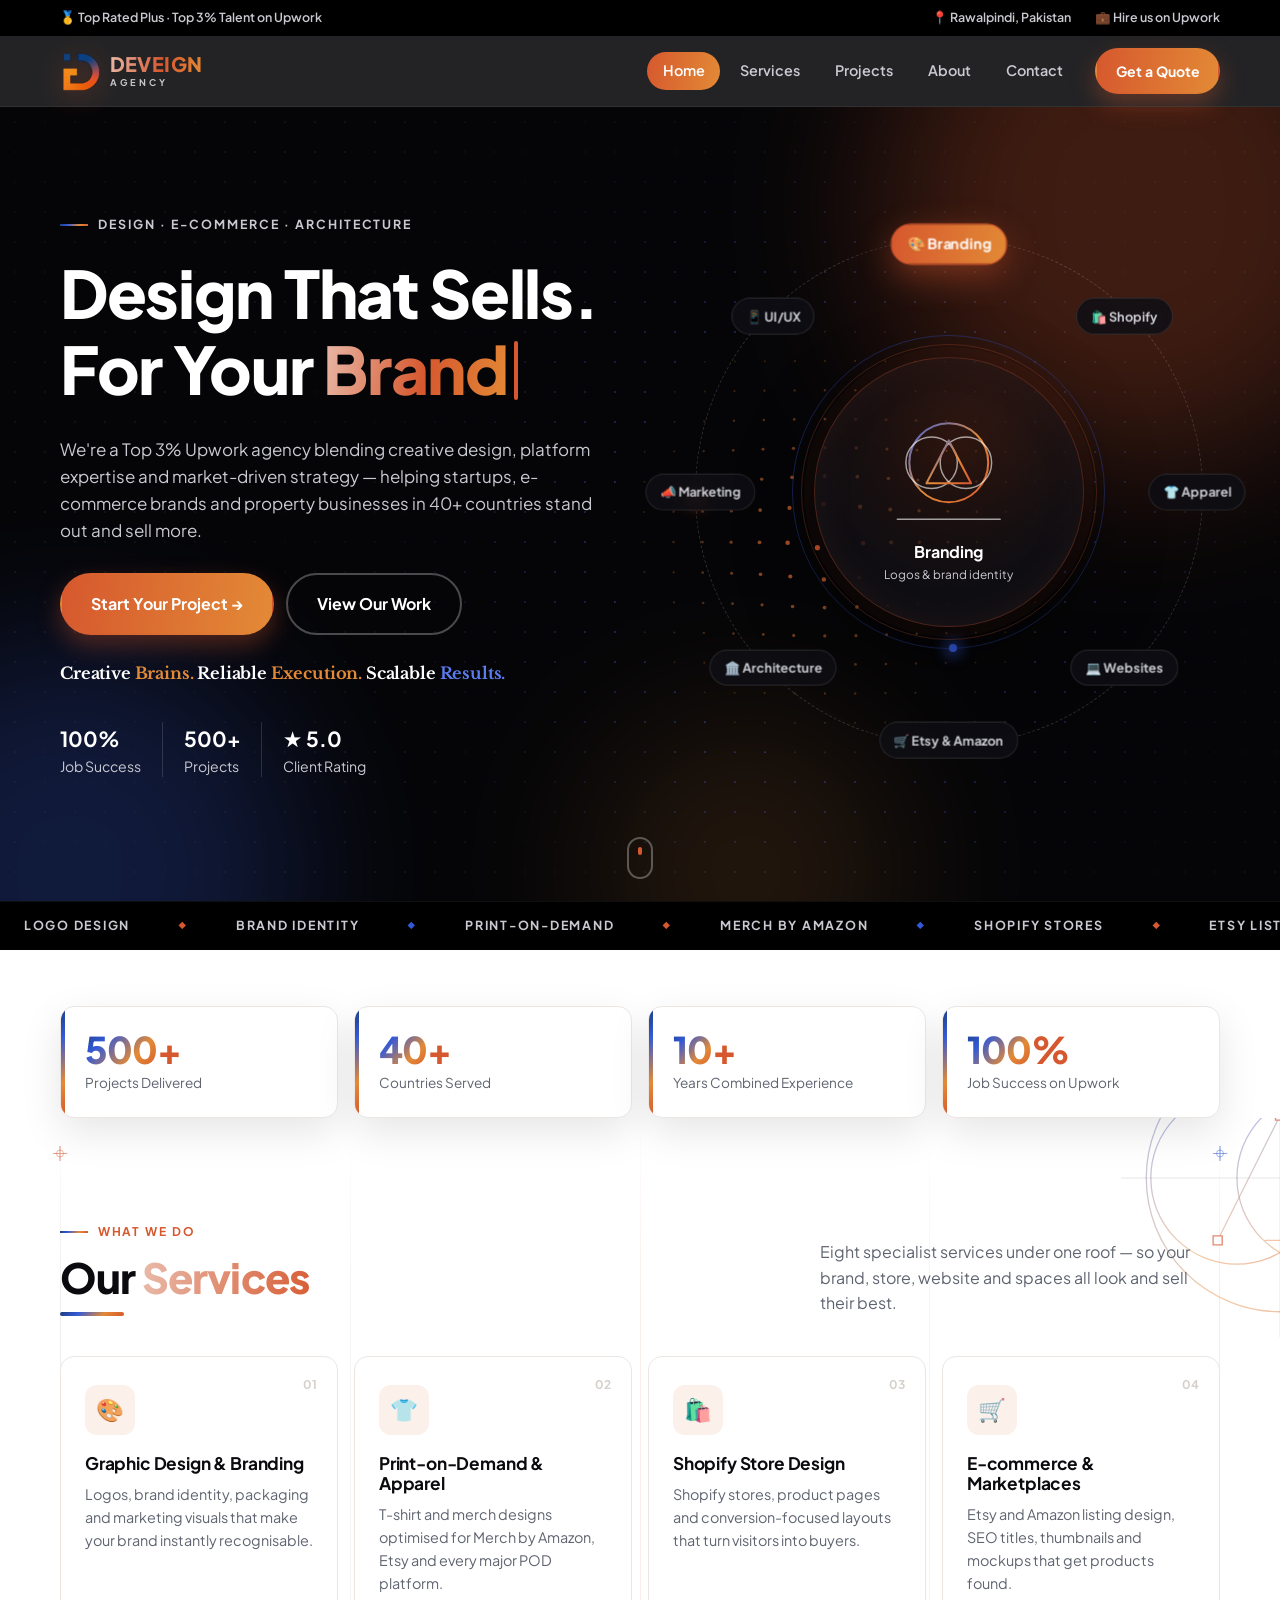
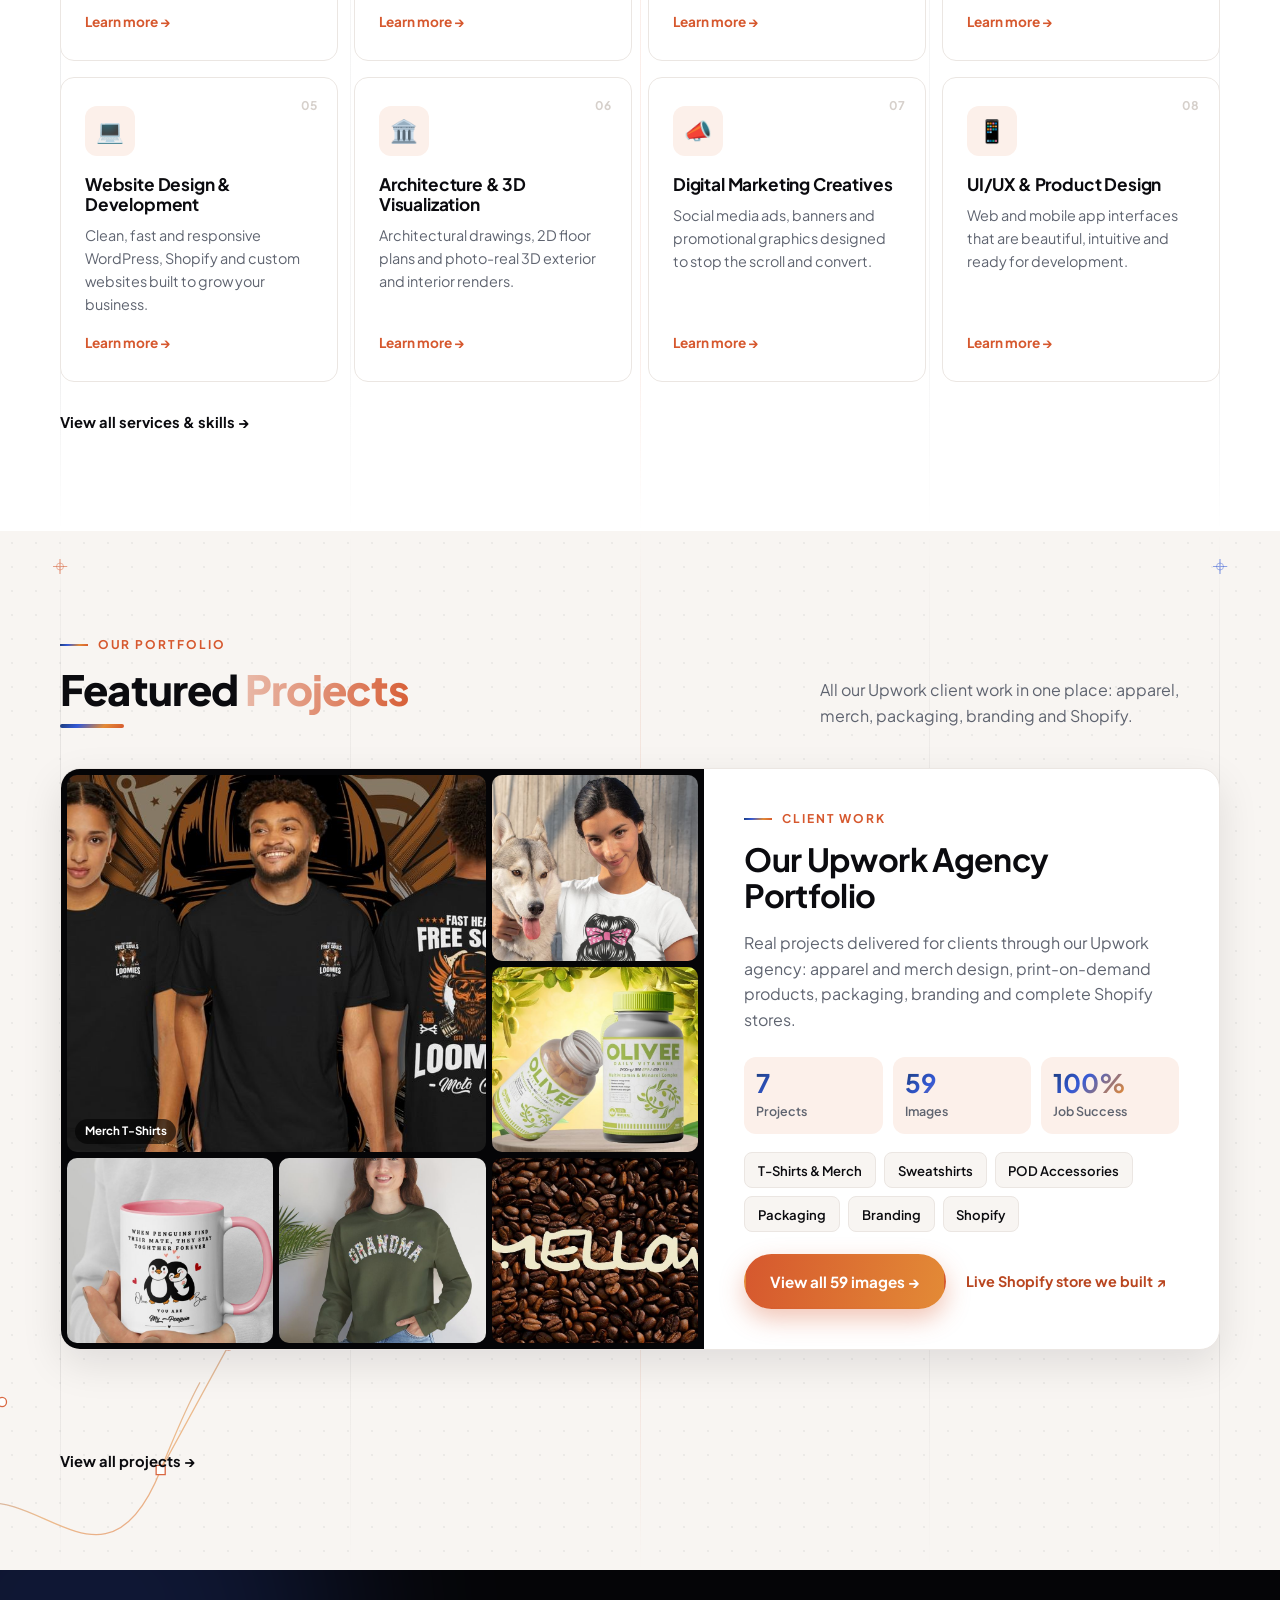
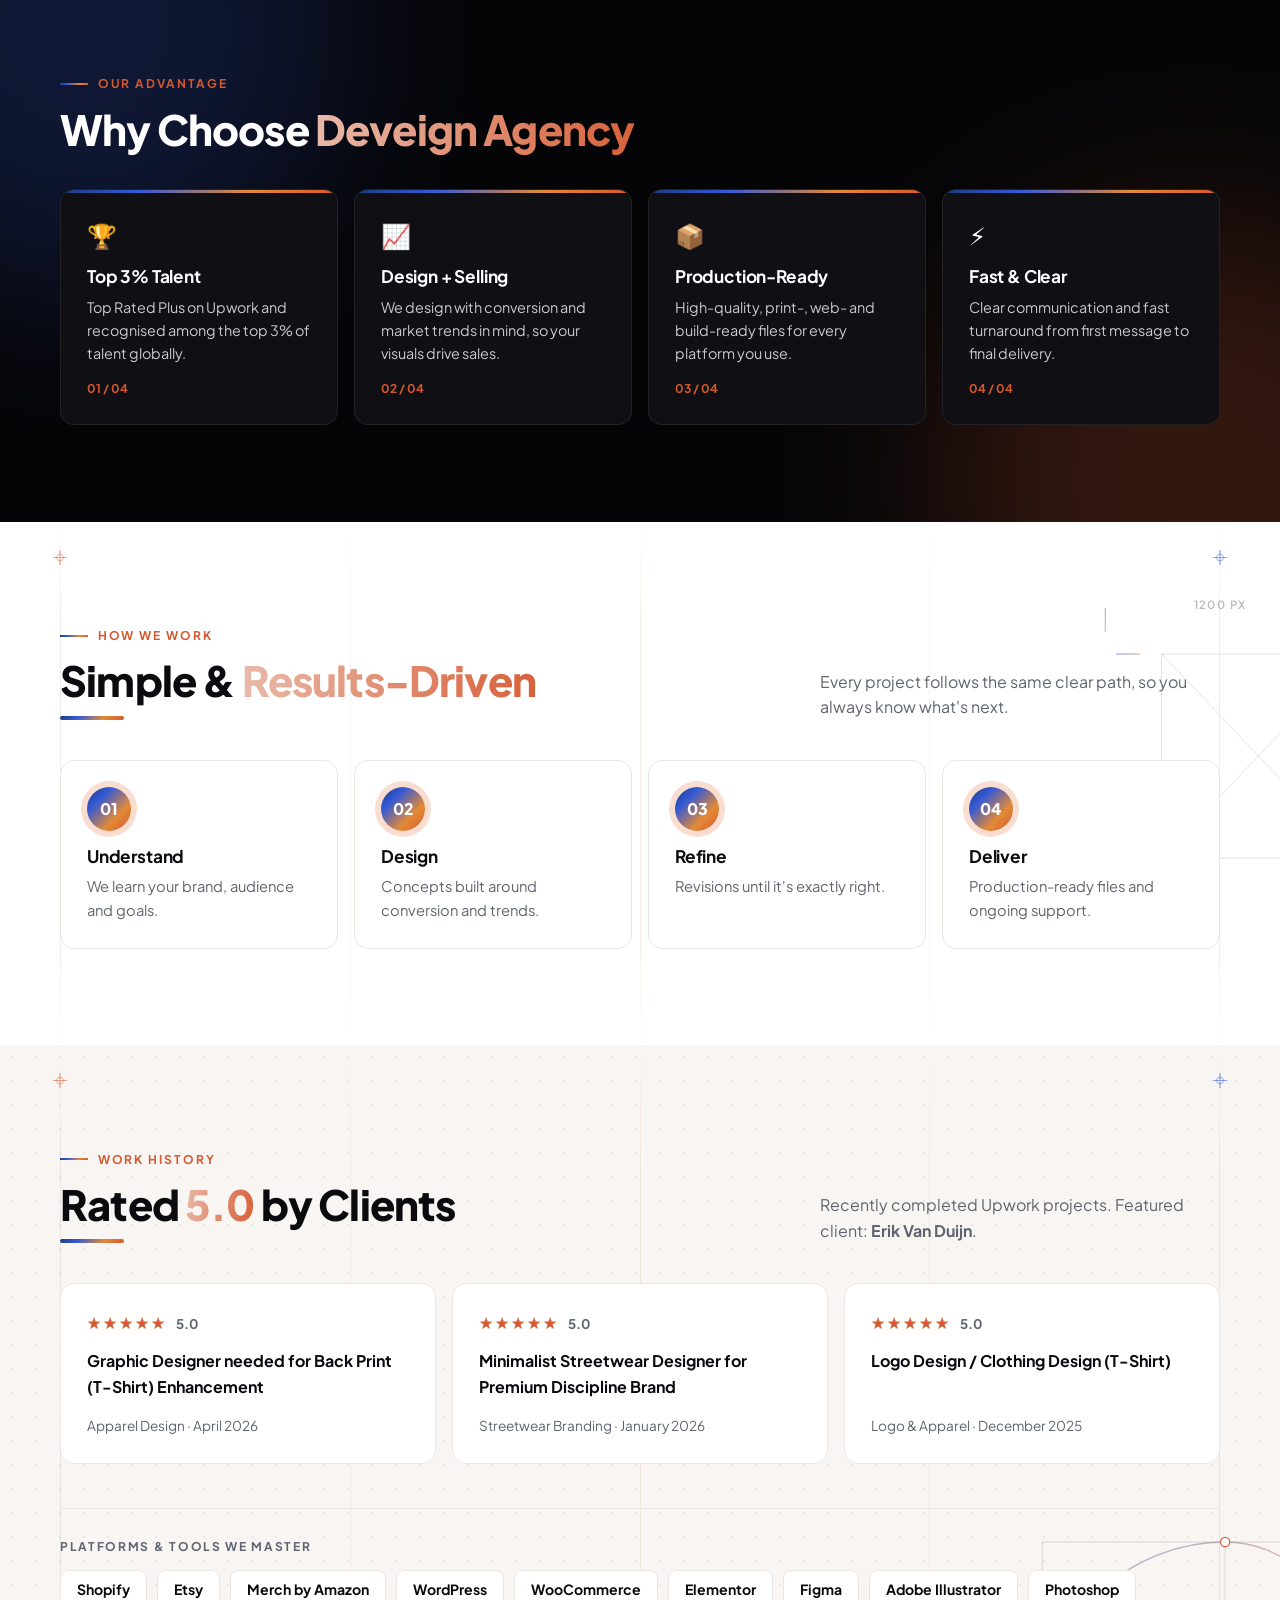
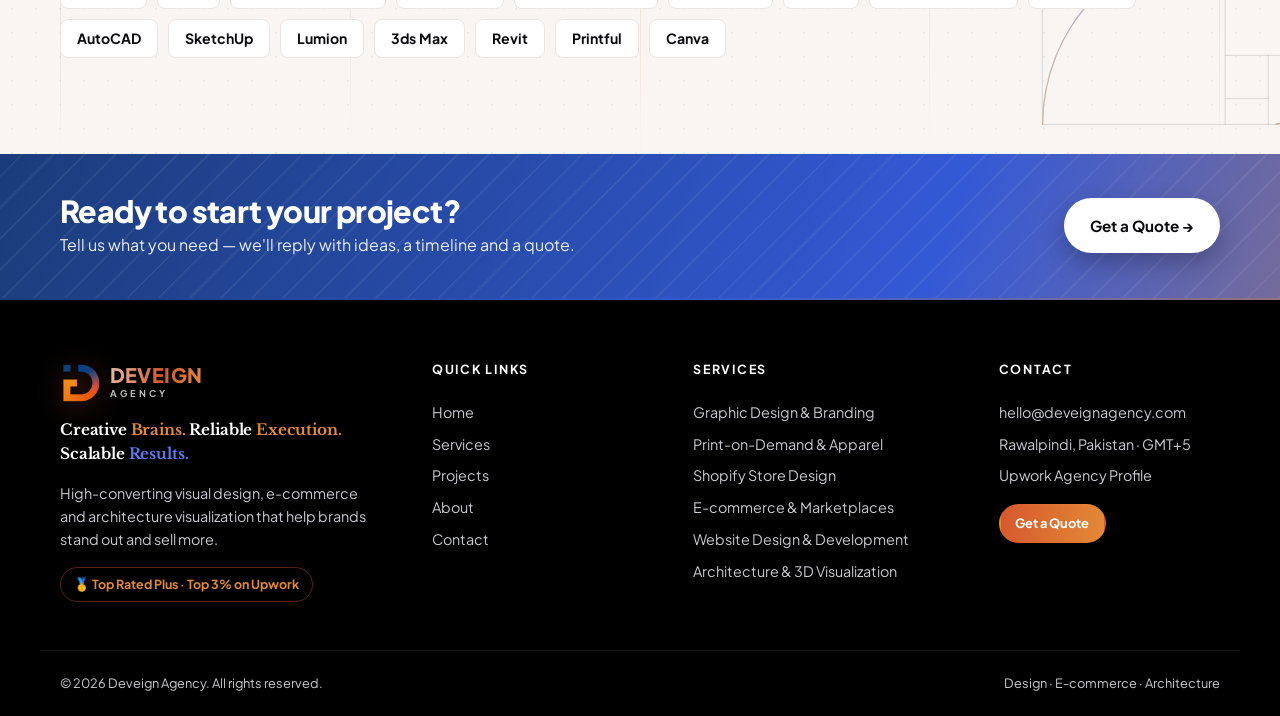
==== commit 2ef5b9d0: "Show all Upwork projects as one broad Client Work portfolio - Replace the separate Upwork project ca" ====
--- a/index.html
+++ b/index.html
@@ -255,219 +255,47 @@
             <span class="eyebrow">Our portfolio</span>
             <h2>Featured <span class="hl">Projects</span></h2>
           </div>
-          <p>Real projects from our Upwork agency portfolio: Shopify, apparel, merch and packaging.</p>
-        </div>
-        <div class="work">
-          <article class="work__item" data-cat="shopify">
-            <button class="work__open" type="button" aria-label="View project: End-to-End Shopify Store + POD Designs + Product Listings">
-              <div class="work__thumb">
-                <img src="assets/img/portfolio/shopify-pod-store.svg" alt="End-to-End Shopify Store + POD Designs + Product Listings" loading="lazy" width="960" height="600">
-                <span class="pill">Shopify · POD</span><span class="pill pill--ok">Client project</span>
+          <p>All our Upwork client work in one place: apparel, merch, packaging, branding and Shopify.</p>
+        </div>
+        <div class="cw" id="client-work">
+          <div class="cw__mosaic"><button type="button" class="cw__tile cw__tile--big" data-start="0" aria-label="Open gallery: Merch T-Shirts"><img src="assets/img/work/merch-tshirt-designs/cover.jpg" alt="Merch T-Shirts" loading="lazy"><span>Merch T-Shirts</span></button><button type="button" class="cw__tile" data-start="19" aria-label="Open gallery: Women's Apparel"><img src="assets/img/work/womens-tshirt-designs/cover.jpg" alt="Women's Apparel" loading="lazy"><span>Women's Apparel</span></button><button type="button" class="cw__tile" data-start="50" aria-label="Open gallery: Packaging"><img src="assets/img/work/product-packaging-design/cover.jpg" alt="Packaging" loading="lazy"><span>Packaging</span></button><button type="button" class="cw__tile" data-start="36" aria-label="Open gallery: POD Accessories"><img src="assets/img/work/pod-accessories/cover.jpg" alt="POD Accessories" loading="lazy"><span>POD Accessories</span></button><button type="button" class="cw__tile" data-start="25" aria-label="Open gallery: Sweatshirts"><img src="assets/img/work/sweatshirt-merch-designs/cover.jpg" alt="Sweatshirts" loading="lazy"><span>Sweatshirts</span></button><button type="button" class="cw__tile" data-start="58" aria-label="Open gallery: Branding"><img src="assets/img/work/mellow-coffee-branding/cover.jpg" alt="Branding" loading="lazy"><span>Branding</span></button></div>
+          <div class="cw__text">
+            <span class="eyebrow">Client work</span>
+            <h3>Our Upwork Agency Portfolio</h3>
+            <p>Real projects delivered for clients through our Upwork agency: apparel and merch design, print-on-demand products, packaging, branding and complete Shopify stores.</p>
+            <div class="cw__stats">
+              <div><strong>7</strong><span>Projects</span></div>
+              <div><strong>59</strong><span>Images</span></div>
+              <div><strong>100%</strong><span>Job Success</span></div>
+            </div>
+            <div class="chips cw__chips"><span>T-Shirts &amp; Merch</span><span>Sweatshirts</span><span>POD Accessories</span><span>Packaging</span><span>Branding</span><span>Shopify</span></div>
+            <div class="cw__cta">
+              <button type="button" class="btn btn--primary" data-start="0">View all 59 images →</button>
+              <a href="https://customprinted.com/" target="_blank" rel="noopener" class="cw__live">Live Shopify store we built ↗</a>
+            </div>
+          </div>
+          <template class="work__details">
+            <div class="gallery">
+              <div class="gallery__stage">
+                <img class="gallery__main" src="assets/img/work/merch-tshirt-designs/01.jpg" alt="Client work">
+                <button type="button" class="gallery__nav gallery__nav--prev" aria-label="Previous image">‹</button>
+                <button type="button" class="gallery__nav gallery__nav--next" aria-label="Next image">›</button>
+                <span class="gallery__count">1 / 59</span>
+                <span class="gallery__caption">Merchandise T-Shirt Designs</span>
               </div>
-              <div class="work__info">
-                <div>
-                  <h3>End-to-End Shopify Store + POD Designs + Product Listings</h3>
-                  <p>A custom print-on-demand clothing brand launched from scratch, from logo to a ready-to-sell Shopify store.</p>
-                </div>
-                <span class="arrow" aria-hidden="true">→</span>
-              </div>
-            </button>
-            <template class="work__details">
-              <div class="gallery" data-images='["assets/img/portfolio/shopify-pod-store.svg"]'>
-                <div class="gallery__stage">
-                  <img class="gallery__main" src="assets/img/portfolio/shopify-pod-store.svg" alt="End-to-End Shopify Store + POD Designs + Product Listings">
-                  
-                </div>
-                
-              </div>
-              <div class="modal__body">
-                <div class="modal__tags"><span class="pill">Shopify · POD</span><span class="pill pill--ok">Client project</span></div>
-                <h3>End-to-End Shopify Store + POD Designs + Product Listings</h3>
-                <p>Rich approached us to launch a custom print-on-demand clothing brand from scratch. We handled the entire process end-to-end: a modern, audience-focused brand identity and logo, a fully optimised Shopify store with a conversion-focused, mobile-friendly design, niche-targeted POD T-shirt designs with high-quality mockups, Printify integration, pricing and shipping setup, and SEO-optimised product listings.</p>
-                <a href="https://customprinted.com/" target="_blank" rel="noopener" class="modal__link">Visit the live store ↗</a>
-                <h4>What we delivered</h4>
-                <ul class="checks"><li>Brand identity &amp; logo</li><li>Shopify store design &amp; setup</li><li>POD T-shirt designs &amp; mockups</li><li>Printify integration, pricing &amp; shipping</li><li>SEO-optimised product listings</li></ul>
-                <h4>Tools</h4>
-                <div class="chips"><span>Shopify</span><span>Printify</span><span>Adobe Illustrator</span><span>Photoshop</span></div>
-                <a href="contact.html" class="btn btn--primary">Start a similar project →</a>
-              </div>
-            </template>
-          </article>
-          <article class="work__item" data-cat="apparel">
-            <button class="work__open" type="button" aria-label="View project: Merchandise T-Shirt Designs">
-              <div class="work__thumb">
-                <img src="assets/img/work/merch-tshirt-designs/cover.jpg" alt="Merchandise T-Shirt Designs" loading="lazy" width="960" height="600">
-                <span class="pill">Merch Design</span><span class="pill pill--ok">Upwork portfolio</span><span class="pill pill--dark work__count">19 images</span>
-              </div>
-              <div class="work__info">
-                <div>
-                  <h3>Merchandise T-Shirt Designs</h3>
-                  <p>Bold streetwear graphics, from Loomies Moto Cafe to skeleton and skating designs, with realistic front and back mockups.</p>
-                </div>
-                <span class="arrow" aria-hidden="true">→</span>
-              </div>
-            </button>
-            <template class="work__details">
-              <div class="gallery" data-images='["assets/img/work/merch-tshirt-designs/01.jpg", "assets/img/work/merch-tshirt-designs/02.jpg", "assets/img/work/merch-tshirt-designs/03.jpg", "assets/img/work/merch-tshirt-designs/04.jpg", "assets/img/work/merch-tshirt-designs/05.jpg", "assets/img/work/merch-tshirt-designs/06.jpg", "assets/img/work/merch-tshirt-designs/07.jpg", "assets/img/work/merch-tshirt-designs/08.jpg", "assets/img/work/merch-tshirt-designs/09.jpg", "assets/img/work/merch-tshirt-designs/10.jpg", "assets/img/work/merch-tshirt-designs/11.jpg", "assets/img/work/merch-tshirt-designs/12.jpg", "assets/img/work/merch-tshirt-designs/13.jpg", "assets/img/work/merch-tshirt-designs/14.jpg", "assets/img/work/merch-tshirt-designs/15.jpg", "assets/img/work/merch-tshirt-designs/16.jpg", "assets/img/work/merch-tshirt-designs/17.jpg", "assets/img/work/merch-tshirt-designs/18.jpg", "assets/img/work/merch-tshirt-designs/19.jpg"]'>
-                <div class="gallery__stage">
-                  <img class="gallery__main" src="assets/img/work/merch-tshirt-designs/01.jpg" alt="Merchandise T-Shirt Designs">
-                  <button type="button" class="gallery__nav gallery__nav--prev" aria-label="Previous image">‹</button><button type="button" class="gallery__nav gallery__nav--next" aria-label="Next image">›</button><span class="gallery__count">1 / 19</span>
-                </div>
-                <div class="gallery__thumbs"><button type="button" class="gallery__thumb is-active" data-index="0" aria-label="Image 1 of 19"><img src="assets/img/work/merch-tshirt-designs/01.jpg" alt="" loading="lazy"></button><button type="button" class="gallery__thumb" data-index="1" aria-label="Image 2 of 19"><img src="assets/img/work/merch-tshirt-designs/02.jpg" alt="" loading="lazy"></button><button type="button" class="gallery__thumb" data-index="2" aria-label="Image 3 of 19"><img src="assets/img/work/merch-tshirt-designs/03.jpg" alt="" loading="lazy"></button><button type="button" class="gallery__thumb" data-index="3" aria-label="Image 4 of 19"><img src="assets/img/work/merch-tshirt-designs/04.jpg" alt="" loading="lazy"></button><button type="button" class="gallery__thumb" data-index="4" aria-label="Image 5 of 19"><img src="assets/img/work/merch-tshirt-designs/05.jpg" alt="" loading="lazy"></button><button type="button" class="gallery__thumb" data-index="5" aria-label="Image 6 of 19"><img src="assets/img/work/merch-tshirt-designs/06.jpg" alt="" loading="lazy"></button><button type="button" class="gallery__thumb" data-index="6" aria-label="Image 7 of 19"><img src="assets/img/work/merch-tshirt-designs/07.jpg" alt="" loading="lazy"></button><button type="button" class="gallery__thumb" data-index="7" aria-label="Image 8 of 19"><img src="assets/img/work/merch-tshirt-designs/08.jpg" alt="" loading="lazy"></button><button type="button" class="gallery__thumb" data-index="8" aria-label="Image 9 of 19"><img src="assets/img/work/merch-tshirt-designs/09.jpg" alt="" loading="lazy"></button><button type="button" class="gallery__thumb" data-index="9" aria-label="Image 10 of 19"><img src="assets/img/work/merch-tshirt-designs/10.jpg" alt="" loading="lazy"></button><button type="button" class="gallery__thumb" data-index="10" aria-label="Image 11 of 19"><img src="assets/img/work/merch-tshirt-designs/11.jpg" alt="" loading="lazy"></button><button type="button" class="gallery__thumb" data-index="11" aria-label="Image 12 of 19"><img src="assets/img/work/merch-tshirt-designs/12.jpg" alt="" loading="lazy"></button><button type="button" class="gallery__thumb" data-index="12" aria-label="Image 13 of 19"><img src="assets/img/work/merch-tshirt-designs/13.jpg" alt="" loading="lazy"></button><button type="button" class="gallery__thumb" data-index="13" aria-label="Image 14 of 19"><img src="assets/img/work/merch-tshirt-designs/14.jpg" alt="" loading="lazy"></button><button type="button" class="gallery__thumb" data-index="14" aria-label="Image 15 of 19"><img src="assets/img/work/merch-tshirt-designs/15.jpg" alt="" loading="lazy"></button><button type="button" class="gallery__thumb" data-index="15" aria-label="Image 16 of 19"><img src="assets/img/work/merch-tshirt-designs/16.jpg" alt="" loading="lazy"></button><button type="button" class="gallery__thumb" data-index="16" aria-label="Image 17 of 19"><img src="assets/img/work/merch-tshirt-designs/17.jpg" alt="" loading="lazy"></button><button type="button" class="gallery__thumb" data-index="17" aria-label="Image 18 of 19"><img src="assets/img/work/merch-tshirt-designs/18.jpg" alt="" loading="lazy"></button><button type="button" class="gallery__thumb" data-index="18" aria-label="Image 19 of 19"><img src="assets/img/work/merch-tshirt-designs/19.jpg" alt="" loading="lazy"></button></div>
-              </div>
-              <div class="modal__body">
-                <div class="modal__tags"><span class="pill">Merch Design</span><span class="pill pill--ok">Upwork portfolio</span></div>
-                <h3>Merchandise T-Shirt Designs</h3>
-                <p>Wearable art that sells and tells your brand story. Unique, trend-forward T-shirt designs for merch lines on Amazon, Etsy, Shopify or any platform, combining creativity with market insight so your apparel stands out.</p>
-                
-                <h4>What we delivered</h4>
-                <ul class="checks"><li>Custom, original artwork for your brand and audience</li><li>Print-ready files for screen printing, DTG and heat transfer</li><li>Trend research for designs that convert</li><li>Front &amp; back lifestyle mockups</li></ul>
-                <h4>Tools</h4>
-                <div class="chips"><span>Adobe Illustrator</span><span>Photoshop</span><span>Mockups</span></div>
-                <a href="contact.html" class="btn btn--primary">Start a similar project →</a>
-              </div>
-            </template>
-          </article>
-          <article class="work__item" data-cat="apparel">
-            <button class="work__open" type="button" aria-label="View project: Women's T-Shirt Design | Custom Apparel Graphics">
-              <div class="work__thumb">
-                <img src="assets/img/work/womens-tshirt-designs/cover.jpg" alt="Women's T-Shirt Design | Custom Apparel Graphics" loading="lazy" width="960" height="600">
-                <span class="pill">Apparel Design</span><span class="pill pill--ok">Upwork portfolio</span><span class="pill pill--dark work__count">6 images</span>
-              </div>
-              <div class="work__info">
-                <div>
-                  <h3>Women's T-Shirt Design | Custom Apparel Graphics</h3>
-                  <p>Stylish women's T-shirt graphics presented in realistic lifestyle mockups.</p>
-                </div>
-                <span class="arrow" aria-hidden="true">→</span>
-              </div>
-            </button>
-            <template class="work__details">
-              <div class="gallery" data-images='["assets/img/work/womens-tshirt-designs/01.jpg", "assets/img/work/womens-tshirt-designs/02.jpg", "assets/img/work/womens-tshirt-designs/03.jpg", "assets/img/work/womens-tshirt-designs/04.jpg", "assets/img/work/womens-tshirt-designs/05.jpg", "assets/img/work/womens-tshirt-designs/06.jpg"]'>
-                <div class="gallery__stage">
-                  <img class="gallery__main" src="assets/img/work/womens-tshirt-designs/01.jpg" alt="Women's T-Shirt Design | Custom Apparel Graphics">
-                  <button type="button" class="gallery__nav gallery__nav--prev" aria-label="Previous image">‹</button><button type="button" class="gallery__nav gallery__nav--next" aria-label="Next image">›</button><span class="gallery__count">1 / 6</span>
-                </div>
-                <div class="gallery__thumbs"><button type="button" class="gallery__thumb is-active" data-index="0" aria-label="Image 1 of 6"><img src="assets/img/work/womens-tshirt-designs/01.jpg" alt="" loading="lazy"></button><button type="button" class="gallery__thumb" data-index="1" aria-label="Image 2 of 6"><img src="assets/img/work/womens-tshirt-designs/02.jpg" alt="" loading="lazy"></button><button type="button" class="gallery__thumb" data-index="2" aria-label="Image 3 of 6"><img src="assets/img/work/womens-tshirt-designs/03.jpg" alt="" loading="lazy"></button><button type="button" class="gallery__thumb" data-index="3" aria-label="Image 4 of 6"><img src="assets/img/work/womens-tshirt-designs/04.jpg" alt="" loading="lazy"></button><button type="button" class="gallery__thumb" data-index="4" aria-label="Image 5 of 6"><img src="assets/img/work/womens-tshirt-designs/05.jpg" alt="" loading="lazy"></button><button type="button" class="gallery__thumb" data-index="5" aria-label="Image 6 of 6"><img src="assets/img/work/womens-tshirt-designs/06.jpg" alt="" loading="lazy"></button></div>
-              </div>
-              <div class="modal__body">
-                <div class="modal__tags"><span class="pill">Apparel Design</span><span class="pill pill--ok">Upwork portfolio</span></div>
-                <h3>Women's T-Shirt Design | Custom Apparel Graphics</h3>
-                <p>Stylish, unique women's T-shirt designs that blend creativity and market trends, for apparel women love to wear, whether casual, sporty or statement-making. Print-ready, high-quality graphics optimised for screen printing and DTG, tailored to Merch by Amazon, Etsy and Shopify.</p>
-                
-                <h4>What we delivered</h4>
-                <ul class="checks"><li>Original women's apparel graphics</li><li>Print-ready files for screen printing &amp; DTG</li><li>Optimised for Merch by Amazon, Etsy &amp; Shopify</li><li>Lifestyle mockups</li></ul>
-                <h4>Tools</h4>
-                <div class="chips"><span>Adobe Illustrator</span><span>Photoshop</span></div>
-                <a href="contact.html" class="btn btn--primary">Start a similar project →</a>
-              </div>
-            </template>
-          </article>
-          <article class="work__item" data-cat="apparel">
-            <button class="work__open" type="button" aria-label="View project: Sweatshirt Merch Designs">
-              <div class="work__thumb">
-                <img src="assets/img/work/sweatshirt-merch-designs/cover.jpg" alt="Sweatshirt Merch Designs" loading="lazy" width="960" height="600">
-                <span class="pill">Sweatshirt Merch</span><span class="pill pill--ok">Upwork portfolio</span><span class="pill pill--dark work__count">11 images</span>
-              </div>
-              <div class="work__info">
-                <div>
-                  <h3>Sweatshirt Merch Designs</h3>
-                  <p>A floral varsity “Grandma” sweatshirt design shown in several colourways with flat-lay and model mockups.</p>
-                </div>
-                <span class="arrow" aria-hidden="true">→</span>
-              </div>
-            </button>
-            <template class="work__details">
-              <div class="gallery" data-images='["assets/img/work/sweatshirt-merch-designs/01.jpg", "assets/img/work/sweatshirt-merch-designs/02.jpg", "assets/img/work/sweatshirt-merch-designs/03.jpg", "assets/img/work/sweatshirt-merch-designs/04.jpg", "assets/img/work/sweatshirt-merch-designs/05.jpg", "assets/img/work/sweatshirt-merch-designs/06.jpg", "assets/img/work/sweatshirt-merch-designs/07.jpg", "assets/img/work/sweatshirt-merch-designs/08.jpg", "assets/img/work/sweatshirt-merch-designs/09.jpg", "assets/img/work/sweatshirt-merch-designs/10.jpg", "assets/img/work/sweatshirt-merch-designs/11.jpg"]'>
-                <div class="gallery__stage">
-                  <img class="gallery__main" src="assets/img/work/sweatshirt-merch-designs/01.jpg" alt="Sweatshirt Merch Designs">
-                  <button type="button" class="gallery__nav gallery__nav--prev" aria-label="Previous image">‹</button><button type="button" class="gallery__nav gallery__nav--next" aria-label="Next image">›</button><span class="gallery__count">1 / 11</span>
-                </div>
-                <div class="gallery__thumbs"><button type="button" class="gallery__thumb is-active" data-index="0" aria-label="Image 1 of 11"><img src="assets/img/work/sweatshirt-merch-designs/01.jpg" alt="" loading="lazy"></button><button type="button" class="gallery__thumb" data-index="1" aria-label="Image 2 of 11"><img src="assets/img/work/sweatshirt-merch-designs/02.jpg" alt="" loading="lazy"></button><button type="button" class="gallery__thumb" data-index="2" aria-label="Image 3 of 11"><img src="assets/img/work/sweatshirt-merch-designs/03.jpg" alt="" loading="lazy"></button><button type="button" class="gallery__thumb" data-index="3" aria-label="Image 4 of 11"><img src="assets/img/work/sweatshirt-merch-designs/04.jpg" alt="" loading="lazy"></button><button type="button" class="gallery__thumb" data-index="4" aria-label="Image 5 of 11"><img src="assets/img/work/sweatshirt-merch-designs/05.jpg" alt="" loading="lazy"></button><button type="button" class="gallery__thumb" data-index="5" aria-label="Image 6 of 11"><img src="assets/img/work/sweatshirt-merch-designs/06.jpg" alt="" loading="lazy"></button><button type="button" class="gallery__thumb" data-index="6" aria-label="Image 7 of 11"><img src="assets/img/work/sweatshirt-merch-designs/07.jpg" alt="" loading="lazy"></button><button type="button" class="gallery__thumb" data-index="7" aria-label="Image 8 of 11"><img src="assets/img/work/sweatshirt-merch-designs/08.jpg" alt="" loading="lazy"></button><button type="button" class="gallery__thumb" data-index="8" aria-label="Image 9 of 11"><img src="assets/img/work/sweatshirt-merch-designs/09.jpg" alt="" loading="lazy"></button><button type="button" class="gallery__thumb" data-index="9" aria-label="Image 10 of 11"><img src="assets/img/work/sweatshirt-merch-designs/10.jpg" alt="" loading="lazy"></button><button type="button" class="gallery__thumb" data-index="10" aria-label="Image 11 of 11"><img src="assets/img/work/sweatshirt-merch-designs/11.jpg" alt="" loading="lazy"></button></div>
-              </div>
-              <div class="modal__body">
-                <div class="modal__tags"><span class="pill">Sweatshirt Merch</span><span class="pill pill--ok">Upwork portfolio</span></div>
-                <h3>Sweatshirt Merch Designs</h3>
-                <p>Comfort meets style in every stitch. Sweatshirt merch that combines cosy comfort with eye-catching style for Merch by Amazon, Etsy, Shopify or any other platform, reflecting your brand while appealing to your audience.</p>
-                
-                <h4>What we delivered</h4>
-                <ul class="checks"><li>Brand-focused graphics optimised for sweatshirts</li><li>Print-ready files for screen printing, DTG &amp; embroidery</li><li>Multiple colourways</li><li>Flat-lay &amp; model mockups</li></ul>
-                <h4>Tools</h4>
-                <div class="chips"><span>Adobe Illustrator</span><span>Photoshop</span><span>Printify</span></div>
-                <a href="contact.html" class="btn btn--primary">Start a similar project →</a>
-              </div>
-            </template>
-          </article>
-          <article class="work__item" data-cat="apparel">
-            <button class="work__open" type="button" aria-label="View project: Print On Demand Accessories">
-              <div class="work__thumb">
-                <img src="assets/img/work/pod-accessories/cover.jpg" alt="Print On Demand Accessories" loading="lazy" width="960" height="600">
-                <span class="pill">POD Accessories</span><span class="pill pill--ok">Upwork portfolio</span><span class="pill pill--dark work__count">14 images</span>
-              </div>
-              <div class="work__info">
-                <div>
-                  <h3>Print On Demand Accessories</h3>
-                  <p>A personalised “My Penguin” couple mug with a full set of lifestyle product mockups.</p>
-                </div>
-                <span class="arrow" aria-hidden="true">→</span>
-              </div>
-            </button>
-            <template class="work__details">
-              <div class="gallery" data-images='["assets/img/work/pod-accessories/01.jpg", "assets/img/work/pod-accessories/02.jpg", "assets/img/work/pod-accessories/03.jpg", "assets/img/work/pod-accessories/04.jpg", "assets/img/work/pod-accessories/05.jpg", "assets/img/work/pod-accessories/06.jpg", "assets/img/work/pod-accessories/07.jpg", "assets/img/work/pod-accessories/08.jpg", "assets/img/work/pod-accessories/09.jpg", "assets/img/work/pod-accessories/10.jpg", "assets/img/work/pod-accessories/11.jpg", "assets/img/work/pod-accessories/12.jpg", "assets/img/work/pod-accessories/13.jpg", "assets/img/work/pod-accessories/14.jpg"]'>
-                <div class="gallery__stage">
-                  <img class="gallery__main" src="assets/img/work/pod-accessories/01.jpg" alt="Print On Demand Accessories">
-                  <button type="button" class="gallery__nav gallery__nav--prev" aria-label="Previous image">‹</button><button type="button" class="gallery__nav gallery__nav--next" aria-label="Next image">›</button><span class="gallery__count">1 / 14</span>
-                </div>
-                <div class="gallery__thumbs"><button type="button" class="gallery__thumb is-active" data-index="0" aria-label="Image 1 of 14"><img src="assets/img/work/pod-accessories/01.jpg" alt="" loading="lazy"></button><button type="button" class="gallery__thumb" data-index="1" aria-label="Image 2 of 14"><img src="assets/img/work/pod-accessories/02.jpg" alt="" loading="lazy"></button><button type="button" class="gallery__thumb" data-index="2" aria-label="Image 3 of 14"><img src="assets/img/work/pod-accessories/03.jpg" alt="" loading="lazy"></button><button type="button" class="gallery__thumb" data-index="3" aria-label="Image 4 of 14"><img src="assets/img/work/pod-accessories/04.jpg" alt="" loading="lazy"></button><button type="button" class="gallery__thumb" data-index="4" aria-label="Image 5 of 14"><img src="assets/img/work/pod-accessories/05.jpg" alt="" loading="lazy"></button><button type="button" class="gallery__thumb" data-index="5" aria-label="Image 6 of 14"><img src="assets/img/work/pod-accessories/06.jpg" alt="" loading="lazy"></button><button type="button" class="gallery__thumb" data-index="6" aria-label="Image 7 of 14"><img src="assets/img/work/pod-accessories/07.jpg" alt="" loading="lazy"></button><button type="button" class="gallery__thumb" data-index="7" aria-label="Image 8 of 14"><img src="assets/img/work/pod-accessories/08.jpg" alt="" loading="lazy"></button><button type="button" class="gallery__thumb" data-index="8" aria-label="Image 9 of 14"><img src="assets/img/work/pod-accessories/09.jpg" alt="" loading="lazy"></button><button type="button" class="gallery__thumb" data-index="9" aria-label="Image 10 of 14"><img src="assets/img/work/pod-accessories/10.jpg" alt="" loading="lazy"></button><button type="button" class="gallery__thumb" data-index="10" aria-label="Image 11 of 14"><img src="assets/img/work/pod-accessories/11.jpg" alt="" loading="lazy"></button><button type="button" class="gallery__thumb" data-index="11" aria-label="Image 12 of 14"><img src="assets/img/work/pod-accessories/12.jpg" alt="" loading="lazy"></button><button type="button" class="gallery__thumb" data-index="12" aria-label="Image 13 of 14"><img src="assets/img/work/pod-accessories/13.jpg" alt="" loading="lazy"></button><button type="button" class="gallery__thumb" data-index="13" aria-label="Image 14 of 14"><img src="assets/img/work/pod-accessories/14.jpg" alt="" loading="lazy"></button></div>
-              </div>
-              <div class="modal__body">
-                <div class="modal__tags"><span class="pill">POD Accessories</span><span class="pill pill--ok">Upwork portfolio</span></div>
-                <h3>Print On Demand Accessories</h3>
-                <p>Designs that sell, products that wow. Market-ready print-on-demand accessories (mugs, phone cases, tote bags, hats and more) with on-trend designs tailored to your brand and audience.</p>
-                
-                <h4>What we delivered</h4>
-                <ul class="checks"><li>Original graphics optimised for POD platforms</li><li>Print-ready files for Merch by Amazon, Etsy &amp; Shopify</li><li>Product mockups for your storefront</li><li>Consistent branding across your merch line</li></ul>
-                <h4>Tools</h4>
-                <div class="chips"><span>Adobe Illustrator</span><span>Photoshop</span><span>Printful</span></div>
-                <a href="contact.html" class="btn btn--primary">Start a similar project →</a>
-              </div>
-            </template>
-          </article>
-          <article class="work__item" data-cat="branding">
-            <button class="work__open" type="button" aria-label="View project: Product Packaging Design — Olivee Daily Vitamins">
-              <div class="work__thumb">
-                <img src="assets/img/work/product-packaging-design/cover.jpg" alt="Product Packaging Design — Olivee Daily Vitamins" loading="lazy" width="960" height="600">
-                <span class="pill">Packaging</span><span class="pill pill--ok">Upwork portfolio</span><span class="pill pill--dark work__count">8 images</span>
-              </div>
-              <div class="work__info">
-                <div>
-                  <h3>Product Packaging Design — Olivee Daily Vitamins</h3>
-                  <p>Supplement bottle label and packaging for Olivee Daily Vitamins, with photo-real 3D product renders.</p>
-                </div>
-                <span class="arrow" aria-hidden="true">→</span>
-              </div>
-            </button>
-            <template class="work__details">
-              <div class="gallery" data-images='["assets/img/work/product-packaging-design/01.jpg", "assets/img/work/product-packaging-design/02.jpg", "assets/img/work/product-packaging-design/03.jpg", "assets/img/work/product-packaging-design/04.jpg", "assets/img/work/product-packaging-design/05.jpg", "assets/img/work/product-packaging-design/06.jpg", "assets/img/work/product-packaging-design/07.jpg", "assets/img/work/product-packaging-design/08.jpg"]'>
-                <div class="gallery__stage">
-                  <img class="gallery__main" src="assets/img/work/product-packaging-design/01.jpg" alt="Product Packaging Design — Olivee Daily Vitamins">
-                  <button type="button" class="gallery__nav gallery__nav--prev" aria-label="Previous image">‹</button><button type="button" class="gallery__nav gallery__nav--next" aria-label="Next image">›</button><span class="gallery__count">1 / 8</span>
-                </div>
-                <div class="gallery__thumbs"><button type="button" class="gallery__thumb is-active" data-index="0" aria-label="Image 1 of 8"><img src="assets/img/work/product-packaging-design/01.jpg" alt="" loading="lazy"></button><button type="button" class="gallery__thumb" data-index="1" aria-label="Image 2 of 8"><img src="assets/img/work/product-packaging-design/02.jpg" alt="" loading="lazy"></button><button type="button" class="gallery__thumb" data-index="2" aria-label="Image 3 of 8"><img src="assets/img/work/product-packaging-design/03.jpg" alt="" loading="lazy"></button><button type="button" class="gallery__thumb" data-index="3" aria-label="Image 4 of 8"><img src="assets/img/work/product-packaging-design/04.jpg" alt="" loading="lazy"></button><button type="button" class="gallery__thumb" data-index="4" aria-label="Image 5 of 8"><img src="assets/img/work/product-packaging-design/05.jpg" alt="" loading="lazy"></button><button type="button" class="gallery__thumb" data-index="5" aria-label="Image 6 of 8"><img src="assets/img/work/product-packaging-design/06.jpg" alt="" loading="lazy"></button><button type="button" class="gallery__thumb" data-index="6" aria-label="Image 7 of 8"><img src="assets/img/work/product-packaging-design/07.jpg" alt="" loading="lazy"></button><button type="button" class="gallery__thumb" data-index="7" aria-label="Image 8 of 8"><img src="assets/img/work/product-packaging-design/08.jpg" alt="" loading="lazy"></button></div>
-              </div>
-              <div class="modal__body">
-                <div class="modal__tags"><span class="pill">Packaging</span><span class="pill pill--ok">Upwork portfolio</span></div>
-                <h3>Product Packaging Design — Olivee Daily Vitamins</h3>
-                <p>Packaging that speaks louder than words. Packaging designed to elevate the product: visually stunning and strategically built to connect, convert and stand out on the shelf or screen.</p>
-                
-                <h4>What we delivered</h4>
-                <ul class="checks"><li>Label &amp; packaging design</li><li>Print-ready files for bottles, boxes, jars &amp; pouches</li><li>Custom dielines, labels &amp; stickers</li><li>3D product renders</li></ul>
-                <h4>Tools</h4>
-                <div class="chips"><span>Adobe Illustrator</span><span>Photoshop</span><span>Dimension</span></div>
-                <a href="contact.html" class="btn btn--primary">Start a similar project →</a>
-              </div>
-            </template>
-          </article>
+              <div class="gallery__thumbs"><button type="button" class="gallery__thumb is-active" data-index="0" data-caption="Merchandise T-Shirt Designs" aria-label="Image 1 of 59: Merchandise T-Shirt Designs"><img src="assets/img/work/merch-tshirt-designs/01.jpg" alt="" loading="lazy"></button><button type="button" class="gallery__thumb" data-index="1" data-caption="Merchandise T-Shirt Designs" aria-label="Image 2 of 59: Merchandise T-Shirt Designs"><img src="assets/img/work/merch-tshirt-designs/02.jpg" alt="" loading="lazy"></button><button type="button" class="gallery__thumb" data-index="2" data-caption="Merchandise T-Shirt Designs" aria-label="Image 3 of 59: Merchandise T-Shirt Designs"><img src="assets/img/work/merch-tshirt-designs/03.jpg" alt="" loading="lazy"></button><button type="button" class="gallery__thumb" data-index="3" data-caption="Merchandise T-Shirt Designs" aria-label="Image 4 of 59: Merchandise T-Shirt Designs"><img src="assets/img/work/merch-tshirt-designs/04.jpg" alt="" loading="lazy"></button><button type="button" class="gallery__thumb" data-index="4" data-caption="Merchandise T-Shirt Designs" aria-label="Image 5 of 59: Merchandise T-Shirt Designs"><img src="assets/img/work/merch-tshirt-designs/05.jpg" alt="" loading="lazy"></button><button type="button" class="gallery__thumb" data-index="5" data-caption="Merchandise T-Shirt Designs" aria-label="Image 6 of 59: Merchandise T-Shirt Designs"><img src="assets/img/work/merch-tshirt-designs/06.jpg" alt="" loading="lazy"></button><button type="button" class="gallery__thumb" data-index="6" data-caption="Merchandise T-Shirt Designs" aria-label="Image 7 of 59: Merchandise T-Shirt Designs"><img src="assets/img/work/merch-tshirt-designs/07.jpg" alt="" loading="lazy"></button><button type="button" class="gallery__thumb" data-index="7" data-caption="Merchandise T-Shirt Designs" aria-label="Image 8 of 59: Merchandise T-Shirt Designs"><img src="assets/img/work/merch-tshirt-designs/08.jpg" alt="" loading="lazy"></button><button type="button" class="gallery__thumb" data-index="8" data-caption="Merchandise T-Shirt Designs" aria-label="Image 9 of 59: Merchandise T-Shirt Designs"><img src="assets/img/work/merch-tshirt-designs/09.jpg" alt="" loading="lazy"></button><button type="button" class="gallery__thumb" data-index="9" data-caption="Merchandise T-Shirt Designs" aria-label="Image 10 of 59: Merchandise T-Shirt Designs"><img src="assets/img/work/merch-tshirt-designs/10.jpg" alt="" loading="lazy"></button><button type="button" class="gallery__thumb" data-index="10" data-caption="Merchandise T-Shirt Designs" aria-label="Image 11 of 59: Merchandise T-Shirt Designs"><img src="assets/img/work/merch-tshirt-designs/11.jpg" alt="" loading="lazy"></button><button type="button" class="gallery__thumb" data-index="11" data-caption="Merchandise T-Shirt Designs" aria-label="Image 12 of 59: Merchandise T-Shirt Designs"><img src="assets/img/work/merch-tshirt-designs/12.jpg" alt="" loading="lazy"></button><button type="button" class="gallery__thumb" data-index="12" data-caption="Merchandise T-Shirt Designs" aria-label="Image 13 of 59: Merchandise T-Shirt Designs"><img src="assets/img/work/merch-tshirt-designs/13.jpg" alt="" loading="lazy"></button><button type="button" class="gallery__thumb" data-index="13" data-caption="Merchandise T-Shirt Designs" aria-label="Image 14 of 59: Merchandise T-Shirt Designs"><img src="assets/img/work/merch-tshirt-designs/14.jpg" alt="" loading="lazy"></button><button type="button" class="gallery__thumb" data-index="14" data-caption="Merchandise T-Shirt Designs" aria-label="Image 15 of 59: Merchandise T-Shirt Designs"><img src="assets/img/work/merch-tshirt-designs/15.jpg" alt="" loading="lazy"></button><button type="button" class="gallery__thumb" data-index="15" data-caption="Merchandise T-Shirt Designs" aria-label="Image 16 of 59: Merchandise T-Shirt Designs"><img src="assets/img/work/merch-tshirt-designs/16.jpg" alt="" loading="lazy"></button><button type="button" class="gallery__thumb" data-index="16" data-caption="Merchandise T-Shirt Designs" aria-label="Image 17 of 59: Merchandise T-Shirt Designs"><img src="assets/img/work/merch-tshirt-designs/17.jpg" alt="" loading="lazy"></button><button type="button" class="gallery__thumb" data-index="17" data-caption="Merchandise T-Shirt Designs" aria-label="Image 18 of 59: Merchandise T-Shirt Designs"><img src="assets/img/work/merch-tshirt-designs/18.jpg" alt="" loading="lazy"></button><button type="button" class="gallery__thumb" data-index="18" data-caption="Merchandise T-Shirt Designs" aria-label="Image 19 of 59: Merchandise T-Shirt Designs"><img src="assets/img/work/merch-tshirt-designs/19.jpg" alt="" loading="lazy"></button><button type="button" class="gallery__thumb" data-index="19" data-caption="Women's T-Shirt Designs" aria-label="Image 20 of 59: Women's T-Shirt Designs"><img src="assets/img/work/womens-tshirt-designs/01.jpg" alt="" loading="lazy"></button><button type="button" class="gallery__thumb" data-index="20" data-caption="Women's T-Shirt Designs" aria-label="Image 21 of 59: Women's T-Shirt Designs"><img src="assets/img/work/womens-tshirt-designs/02.jpg" alt="" loading="lazy"></button><button type="button" class="gallery__thumb" data-index="21" data-caption="Women's T-Shirt Designs" aria-label="Image 22 of 59: Women's T-Shirt Designs"><img src="assets/img/work/womens-tshirt-designs/03.jpg" alt="" loading="lazy"></button><button type="button" class="gallery__thumb" data-index="22" data-caption="Women's T-Shirt Designs" aria-label="Image 23 of 59: Women's T-Shirt Designs"><img src="assets/img/work/womens-tshirt-designs/04.jpg" alt="" loading="lazy"></button><button type="button" class="gallery__thumb" data-index="23" data-caption="Women's T-Shirt Designs" aria-label="Image 24 of 59: Women's T-Shirt Designs"><img src="assets/img/work/womens-tshirt-designs/05.jpg" alt="" loading="lazy"></button><button type="button" class="gallery__thumb" data-index="24" data-caption="Women's T-Shirt Designs" aria-label="Image 25 of 59: Women's T-Shirt Designs"><img src="assets/img/work/womens-tshirt-designs/06.jpg" alt="" loading="lazy"></button><button type="button" class="gallery__thumb" data-index="25" data-caption="Sweatshirt Merch Designs" aria-label="Image 26 of 59: Sweatshirt Merch Designs"><img src="assets/img/work/sweatshirt-merch-designs/01.jpg" alt="" loading="lazy"></button><button type="button" class="gallery__thumb" data-index="26" data-caption="Sweatshirt Merch Designs" aria-label="Image 27 of 59: Sweatshirt Merch Designs"><img src="assets/img/work/sweatshirt-merch-designs/02.jpg" alt="" loading="lazy"></button><button type="button" class="gallery__thumb" data-index="27" data-caption="Sweatshirt Merch Designs" aria-label="Image 28 of 59: Sweatshirt Merch Designs"><img src="assets/img/work/sweatshirt-merch-designs/03.jpg" alt="" loading="lazy"></button><button type="button" class="gallery__thumb" data-index="28" data-caption="Sweatshirt Merch Designs" aria-label="Image 29 of 59: Sweatshirt Merch Designs"><img src="assets/img/work/sweatshirt-merch-designs/04.jpg" alt="" loading="lazy"></button><button type="button" class="gallery__thumb" data-index="29" data-caption="Sweatshirt Merch Designs" aria-label="Image 30 of 59: Sweatshirt Merch Designs"><img src="assets/img/work/sweatshirt-merch-designs/05.jpg" alt="" loading="lazy"></button><button type="button" class="gallery__thumb" data-index="30" data-caption="Sweatshirt Merch Designs" aria-label="Image 31 of 59: Sweatshirt Merch Designs"><img src="assets/img/work/sweatshirt-merch-designs/06.jpg" alt="" loading="lazy"></button><button type="button" class="gallery__thumb" data-index="31" data-caption="Sweatshirt Merch Designs" aria-label="Image 32 of 59: Sweatshirt Merch Designs"><img src="assets/img/work/sweatshirt-merch-designs/07.jpg" alt="" loading="lazy"></button><button type="button" class="gallery__thumb" data-index="32" data-caption="Sweatshirt Merch Designs" aria-label="Image 33 of 59: Sweatshirt Merch Designs"><img src="assets/img/work/sweatshirt-merch-designs/08.jpg" alt="" loading="lazy"></button><button type="button" class="gallery__thumb" data-index="33" data-caption="Sweatshirt Merch Designs" aria-label="Image 34 of 59: Sweatshirt Merch Designs"><img src="assets/img/work/sweatshirt-merch-designs/09.jpg" alt="" loading="lazy"></button><button type="button" class="gallery__thumb" data-index="34" data-caption="Sweatshirt Merch Designs" aria-label="Image 35 of 59: Sweatshirt Merch Designs"><img src="assets/img/work/sweatshirt-merch-designs/10.jpg" alt="" loading="lazy"></button><button type="button" class="gallery__thumb" data-index="35" data-caption="Sweatshirt Merch Designs" aria-label="Image 36 of 59: Sweatshirt Merch Designs"><img src="assets/img/work/sweatshirt-merch-designs/11.jpg" alt="" loading="lazy"></button><button type="button" class="gallery__thumb" data-index="36" data-caption="Print-on-Demand Accessories" aria-label="Image 37 of 59: Print-on-Demand Accessories"><img src="assets/img/work/pod-accessories/01.jpg" alt="" loading="lazy"></button><button type="button" class="gallery__thumb" data-index="37" data-caption="Print-on-Demand Accessories" aria-label="Image 38 of 59: Print-on-Demand Accessories"><img src="assets/img/work/pod-accessories/02.jpg" alt="" loading="lazy"></button><button type="button" class="gallery__thumb" data-index="38" data-caption="Print-on-Demand Accessories" aria-label="Image 39 of 59: Print-on-Demand Accessories"><img src="assets/img/work/pod-accessories/03.jpg" alt="" loading="lazy"></button><button type="button" class="gallery__thumb" data-index="39" data-caption="Print-on-Demand Accessories" aria-label="Image 40 of 59: Print-on-Demand Accessories"><img src="assets/img/work/pod-accessories/04.jpg" alt="" loading="lazy"></button><button type="button" class="gallery__thumb" data-index="40" data-caption="Print-on-Demand Accessories" aria-label="Image 41 of 59: Print-on-Demand Accessories"><img src="assets/img/work/pod-accessories/05.jpg" alt="" loading="lazy"></button><button type="button" class="gallery__thumb" data-index="41" data-caption="Print-on-Demand Accessories" aria-label="Image 42 of 59: Print-on-Demand Accessories"><img src="assets/img/work/pod-accessories/06.jpg" alt="" loading="lazy"></button><button type="button" class="gallery__thumb" data-index="42" data-caption="Print-on-Demand Accessories" aria-label="Image 43 of 59: Print-on-Demand Accessories"><img src="assets/img/work/pod-accessories/07.jpg" alt="" loading="lazy"></button><button type="button" class="gallery__thumb" data-index="43" data-caption="Print-on-Demand Accessories" aria-label="Image 44 of 59: Print-on-Demand Accessories"><img src="assets/img/work/pod-accessories/08.jpg" alt="" loading="lazy"></button><button type="button" class="gallery__thumb" data-index="44" data-caption="Print-on-Demand Accessories" aria-label="Image 45 of 59: Print-on-Demand Accessories"><img src="assets/img/work/pod-accessories/09.jpg" alt="" loading="lazy"></button><button type="button" class="gallery__thumb" data-index="45" data-caption="Print-on-Demand Accessories" aria-label="Image 46 of 59: Print-on-Demand Accessories"><img src="assets/img/work/pod-accessories/10.jpg" alt="" loading="lazy"></button><button type="button" class="gallery__thumb" data-index="46" data-caption="Print-on-Demand Accessories" aria-label="Image 47 of 59: Print-on-Demand Accessories"><img src="assets/img/work/pod-accessories/11.jpg" alt="" loading="lazy"></button><button type="button" class="gallery__thumb" data-index="47" data-caption="Print-on-Demand Accessories" aria-label="Image 48 of 59: Print-on-Demand Accessories"><img src="assets/img/work/pod-accessories/12.jpg" alt="" loading="lazy"></button><button type="button" class="gallery__thumb" data-index="48" data-caption="Print-on-Demand Accessories" aria-label="Image 49 of 59: Print-on-Demand Accessories"><img src="assets/img/work/pod-accessories/13.jpg" alt="" loading="lazy"></button><button type="button" class="gallery__thumb" data-index="49" data-caption="Print-on-Demand Accessories" aria-label="Image 50 of 59: Print-on-Demand Accessories"><img src="assets/img/work/pod-accessories/14.jpg" alt="" loading="lazy"></button><button type="button" class="gallery__thumb" data-index="50" data-caption="Olivee Daily Vitamins Packaging" aria-label="Image 51 of 59: Olivee Daily Vitamins Packaging"><img src="assets/img/work/product-packaging-design/01.jpg" alt="" loading="lazy"></button><button type="button" class="gallery__thumb" data-index="51" data-caption="Olivee Daily Vitamins Packaging" aria-label="Image 52 of 59: Olivee Daily Vitamins Packaging"><img src="assets/img/work/product-packaging-design/02.jpg" alt="" loading="lazy"></button><button type="button" class="gallery__thumb" data-index="52" data-caption="Olivee Daily Vitamins Packaging" aria-label="Image 53 of 59: Olivee Daily Vitamins Packaging"><img src="assets/img/work/product-packaging-design/03.jpg" alt="" loading="lazy"></button><button type="button" class="gallery__thumb" data-index="53" data-caption="Olivee Daily Vitamins Packaging" aria-label="Image 54 of 59: Olivee Daily Vitamins Packaging"><img src="assets/img/work/product-packaging-design/04.jpg" alt="" loading="lazy"></button><button type="button" class="gallery__thumb" data-index="54" data-caption="Olivee Daily Vitamins Packaging" aria-label="Image 55 of 59: Olivee Daily Vitamins Packaging"><img src="assets/img/work/product-packaging-design/05.jpg" alt="" loading="lazy"></button><button type="button" class="gallery__thumb" data-index="55" data-caption="Olivee Daily Vitamins Packaging" aria-label="Image 56 of 59: Olivee Daily Vitamins Packaging"><img src="assets/img/work/product-packaging-design/06.jpg" alt="" loading="lazy"></button><button type="button" class="gallery__thumb" data-index="56" data-caption="Olivee Daily Vitamins Packaging" aria-label="Image 57 of 59: Olivee Daily Vitamins Packaging"><img src="assets/img/work/product-packaging-design/07.jpg" alt="" loading="lazy"></button><button type="button" class="gallery__thumb" data-index="57" data-caption="Olivee Daily Vitamins Packaging" aria-label="Image 58 of 59: Olivee Daily Vitamins Packaging"><img src="assets/img/work/product-packaging-design/08.jpg" alt="" loading="lazy"></button><button type="button" class="gallery__thumb" data-index="58" data-caption="MELLOW® Coffee Shop Branding" aria-label="Image 59 of 59: MELLOW® Coffee Shop Branding"><img src="assets/img/work/mellow-coffee-branding/01.jpg" alt="" loading="lazy"></button></div>
+            </div>
+            <div class="modal__body">
+              <div class="modal__tags"><span class="pill">Client work</span><span class="pill pill--ok">Upwork agency</span></div>
+              <h3>Our Upwork Agency Portfolio</h3>
+              <p>Real projects delivered for clients through Upwork. Jump to a project:</p>
+              <ul class="cw__jumps"><li><button type="button" class="cw__jump" data-jump="0">Merchandise T-Shirt Designs <small>19</small></button></li><li><button type="button" class="cw__jump" data-jump="19">Women's T-Shirt Designs <small>6</small></button></li><li><button type="button" class="cw__jump" data-jump="25">Sweatshirt Merch Designs <small>11</small></button></li><li><button type="button" class="cw__jump" data-jump="36">Print-on-Demand Accessories <small>14</small></button></li><li><button type="button" class="cw__jump" data-jump="50">Olivee Daily Vitamins Packaging <small>8</small></button></li><li><button type="button" class="cw__jump" data-jump="58">MELLOW® Coffee Shop Branding <small>1</small></button></li></ul>
+              <p class="cw__shopify"><strong>Plus:</strong> an end-to-end Shopify store with POD designs and product listings, built from brand identity to launch. <a href="https://customprinted.com/" target="_blank" rel="noopener">Visit customprinted.com ↗</a></p>
+              <h4>Tools</h4>
+              <div class="chips"><span>Adobe Illustrator</span><span>Photoshop</span><span>Shopify</span><span>Printify</span><span>Printful</span></div>
+              <a href="contact.html" class="btn btn--primary">Start your project →</a>
+            </div>
+          </template>
         </div>
         <a href="portfolio.html" class="link-more">View all projects →</a>
       </div>
--- a/assets/css/styles.css
+++ b/assets/css/styles.css
@@ -712,3 +712,43 @@
   .gallery__stage { max-height: 52vh; min-height: 240px; }
   .gallery__main { max-height: 52vh; }
 }
+
+/* Client work: one broad Upwork portfolio */
+.cw { display: grid; grid-template-columns: 1.25fr 1fr; gap: 0; border: 1px solid var(--border); border-radius: 20px; overflow: hidden; background: #fff; box-shadow: var(--shadow); margin-bottom: 72px; }
+.cw__mosaic { display: grid; grid-template-columns: repeat(3, 1fr); grid-template-rows: repeat(3, 1fr); min-height: 460px; gap: 6px; padding: 6px; background: var(--navy); }
+.cw__tile { position: relative; padding: 0; border: 0; border-radius: 10px; overflow: hidden; cursor: pointer; background: #1b1b22; }
+.cw__tile--big { grid-column: span 2; grid-row: span 2; }
+.cw__tile img { width: 100%; height: 100%; object-fit: cover; transition: transform .6s var(--ease), filter .4s; }
+.cw__tile span { position: absolute; left: 8px; bottom: 8px; padding: .2rem .6rem; border-radius: 999px; background: rgba(0,0,0,.6); color: #fff; font-size: .72rem; font-weight: 700; opacity: 0; transform: translateY(6px); transition: opacity .3s, transform .3s var(--ease); }
+.cw__tile:hover img { transform: scale(1.07); }
+.cw__tile:hover span, .cw__tile:focus-visible span { opacity: 1; transform: none; }
+.cw__tile--big span { opacity: 1; transform: none; }
+.cw__text { padding: 40px; display: flex; flex-direction: column; justify-content: center; }
+.cw__text h3 { font-size: clamp(1.5rem, 2.6vw, 2rem); letter-spacing: -.02em; }
+.cw__text > p { color: var(--muted); }
+.cw__stats { display: grid; grid-template-columns: repeat(3, 1fr); gap: 10px; margin: 8px 0 18px; }
+.cw__stats div { padding: 12px; border-radius: 12px; background: var(--tint); }
+.cw__stats strong { display: block; font-size: 1.6rem; line-height: 1.1; background: var(--grad); -webkit-background-clip: text; background-clip: text; -webkit-text-fill-color: transparent; }
+.cw__stats span { font-size: .78rem; color: var(--muted); font-weight: 600; }
+.cw__chips { margin-bottom: 22px; }
+.cw__cta { display: flex; flex-wrap: wrap; align-items: center; gap: 14px 20px; }
+.cw__live { font-weight: 700; font-size: .9rem; color: var(--orange-dark); }
+.cw__live:hover { text-decoration: underline; }
+.cw__next { margin-top: 8px; }
+/* inside the pop-up */
+.gallery__caption { position: absolute; right: 12px; bottom: 12px; max-width: 60%; padding: .25rem .7rem; border-radius: 999px; background: rgba(0,0,0,.6); color: #fff; font-size: .75rem; font-weight: 700; white-space: nowrap; overflow: hidden; text-overflow: ellipsis; }
+.cw__jumps { list-style: none; padding: 0; margin: 0 0 1rem; display: grid; gap: 6px; }
+.cw__jump { width: 100%; display: flex; justify-content: space-between; align-items: center; gap: 10px; padding: .6rem .85rem; border: 1px solid var(--border); border-radius: 10px; background: #fff; font-weight: 700; font-size: .9rem; text-align: left; cursor: pointer; transition: border-color .2s, background .2s; }
+.cw__jump:hover { border-color: var(--orange); background: var(--tint); }
+.cw__jump small { font-weight: 700; color: var(--muted); background: var(--bg-alt); border-radius: 999px; padding: .05rem .5rem; }
+.cw__shopify { font-size: .9rem; }
+.cw__shopify a { font-weight: 700; color: var(--orange-dark); }
+@media (max-width: 1000px) {
+  .cw { grid-template-columns: 1fr; }
+  .cw__mosaic { grid-template-rows: repeat(3, 160px); min-height: 0; }
+  .cw__text { padding: 28px 22px; }
+}
+@media (max-width: 600px) {
+  .cw__mosaic { grid-template-rows: repeat(3, 100px); }
+  .cw { margin-bottom: 56px; }
+}
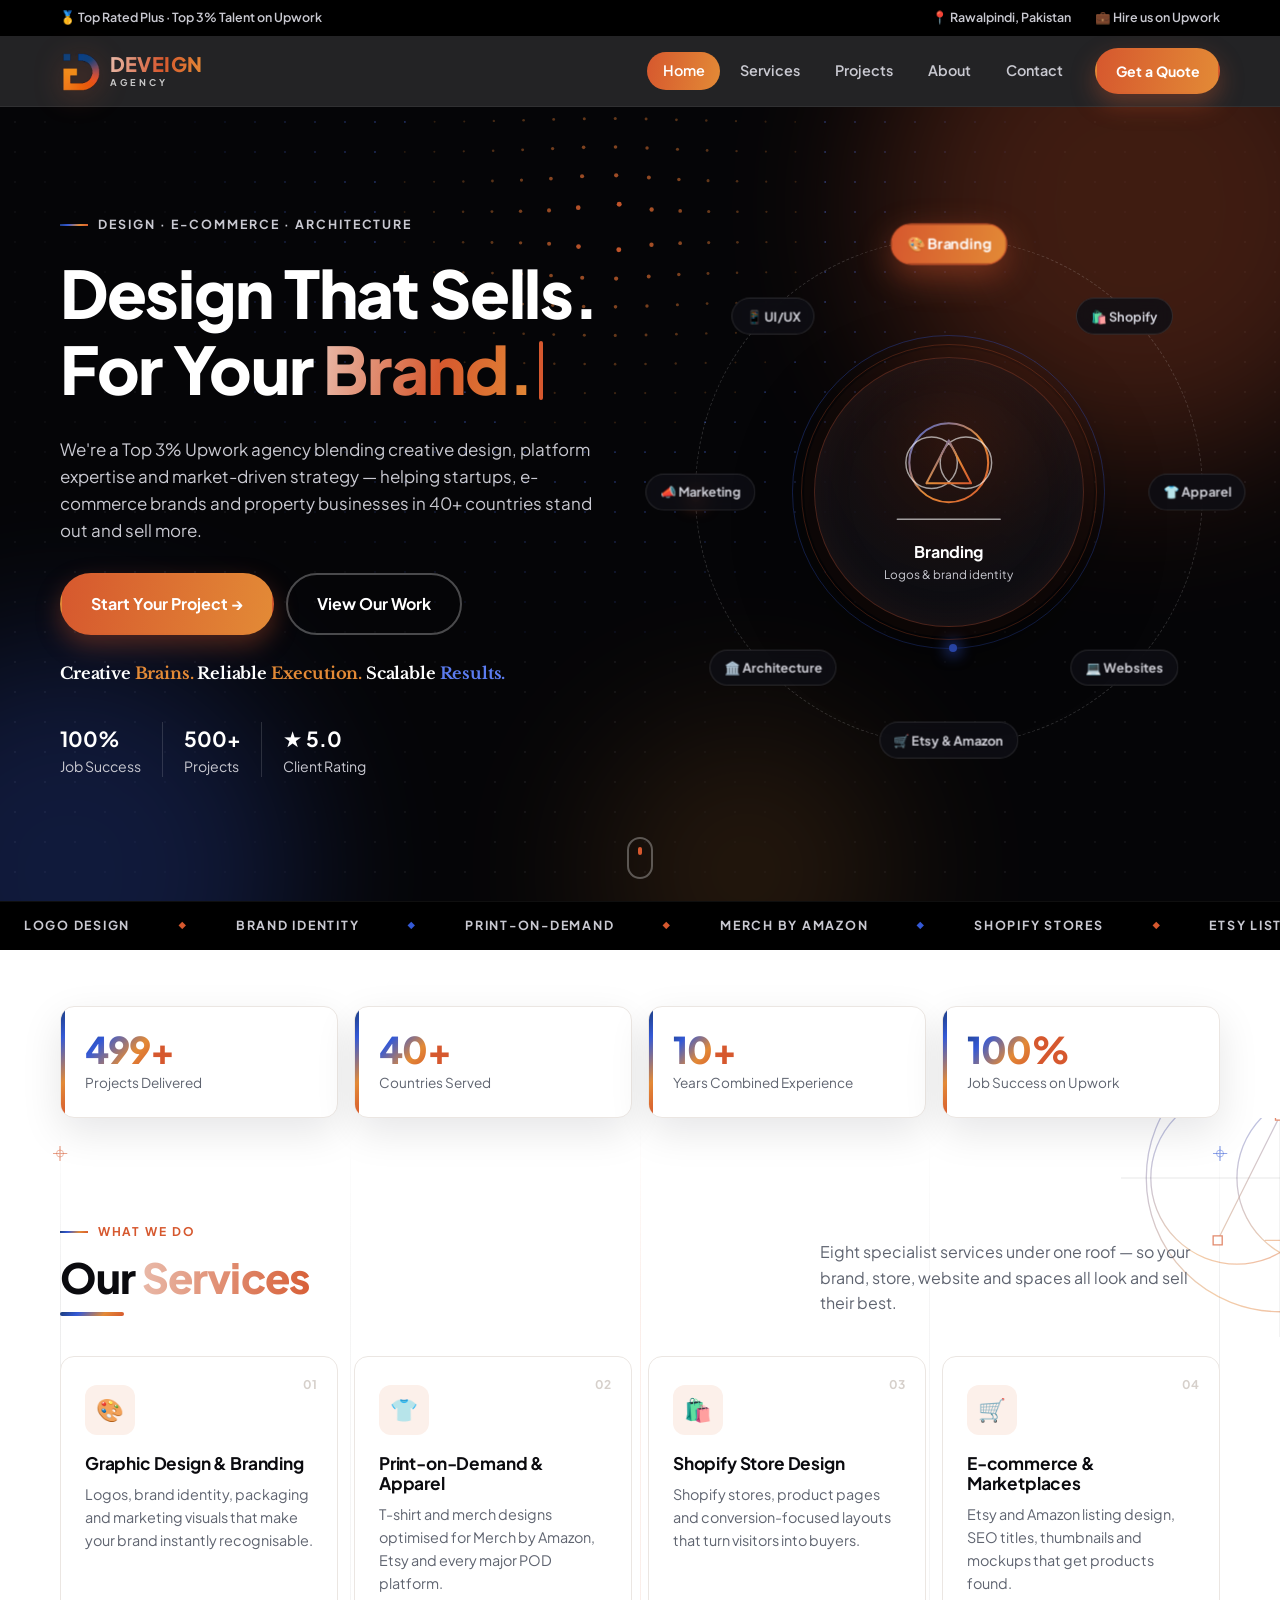
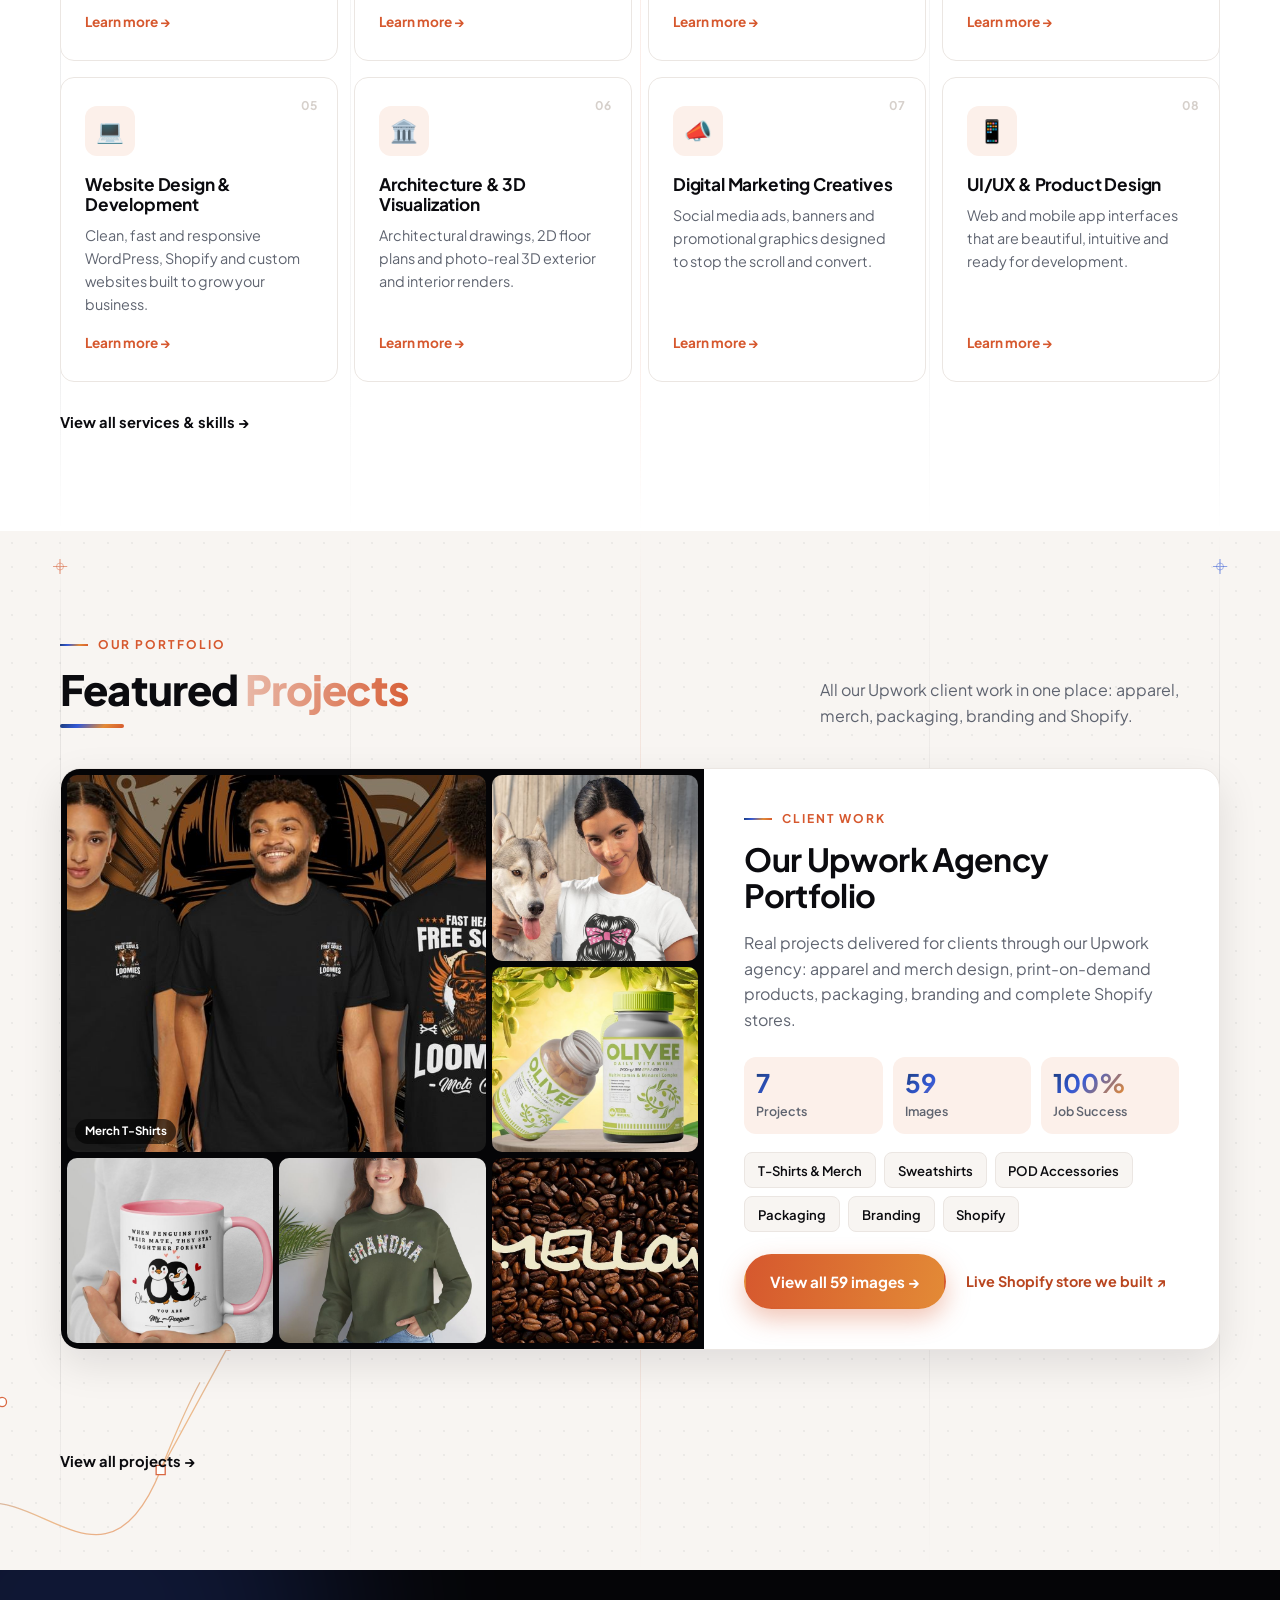
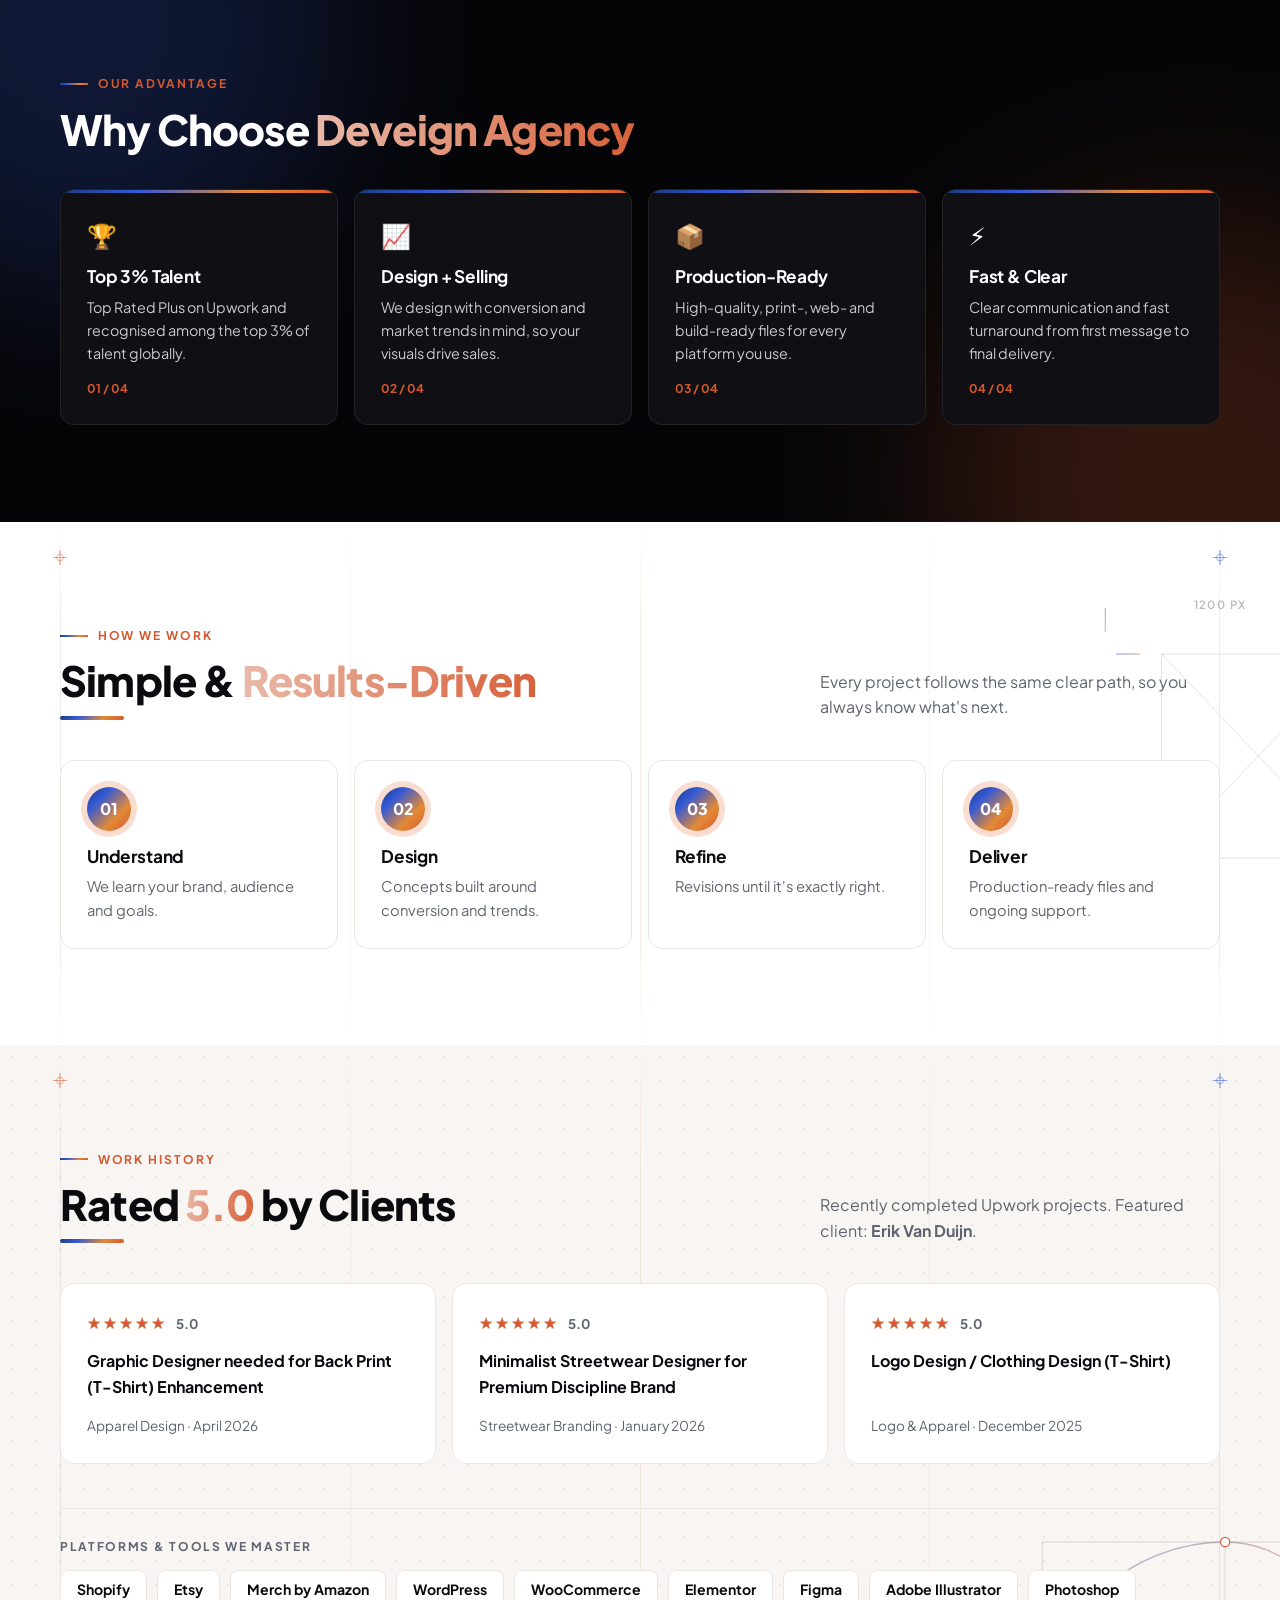
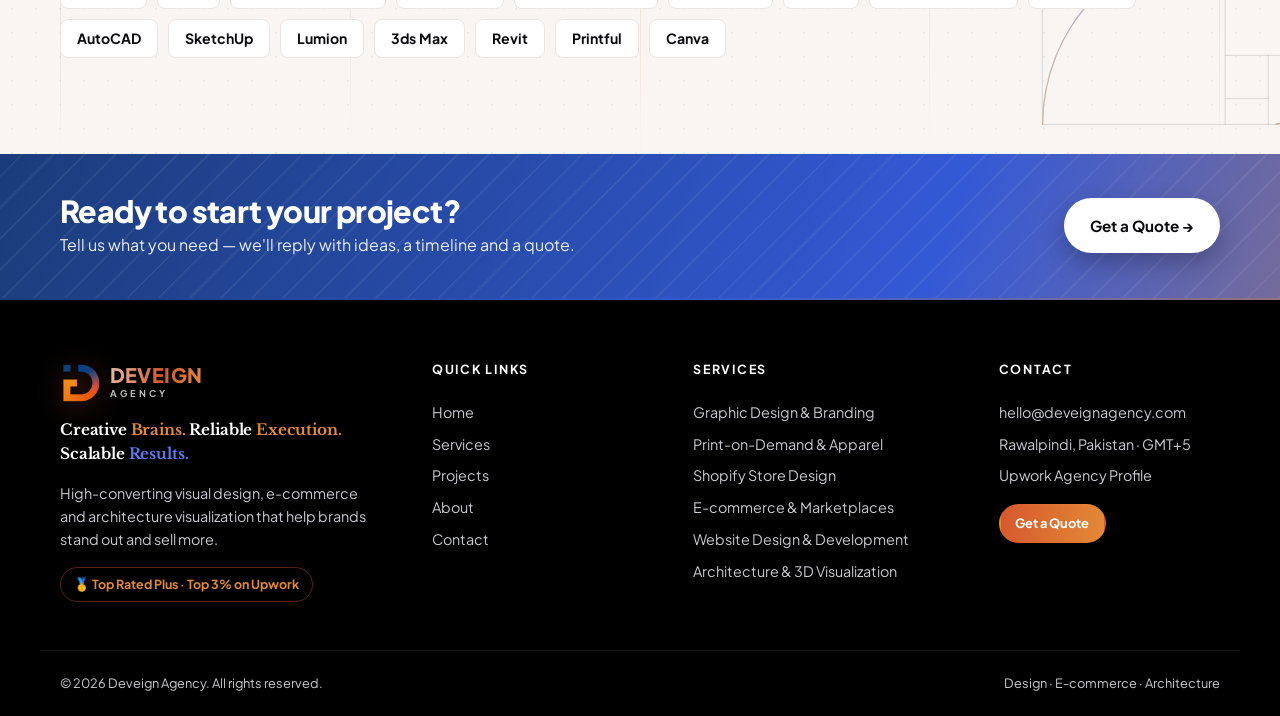
==== commit 302712f3: "Version CSS and JS links so browsers load the latest styles The live site showed the new Client Work" ====
--- a/index.html
+++ b/index.html
@@ -15,7 +15,7 @@
   <link rel="preconnect" href="https://fonts.googleapis.com">
   <link rel="preconnect" href="https://fonts.gstatic.com" crossorigin>
   <link href="https://fonts.googleapis.com/css2?family=Plus+Jakarta+Sans:wght@400;500;600;700;800&family=Libre+Baskerville:wght@400;700&display=swap" rel="stylesheet">
-  <link rel="stylesheet" href="assets/css/styles.css">
+  <link rel="stylesheet" href="assets/css/styles.css?v=202611022358">
   <script>document.documentElement.classList.add('js')</script>
   <link rel="icon" type="image/png" href="assets/img/brand/logo-mark.png">
 </head><body data-page="home">
@@ -416,6 +416,6 @@
     <svg viewBox="0 0 44 44" aria-hidden="true"><circle cx="22" cy="22" r="20"/><circle class="to-top__ring" id="toTopRing" cx="22" cy="22" r="20" pathLength="100"/></svg>
     <span aria-hidden="true">↑</span>
   </button>
-  <script src="assets/js/main.js"></script>
+  <script src="assets/js/main.js?v=202611022358"></script>
 </body>
 </html>
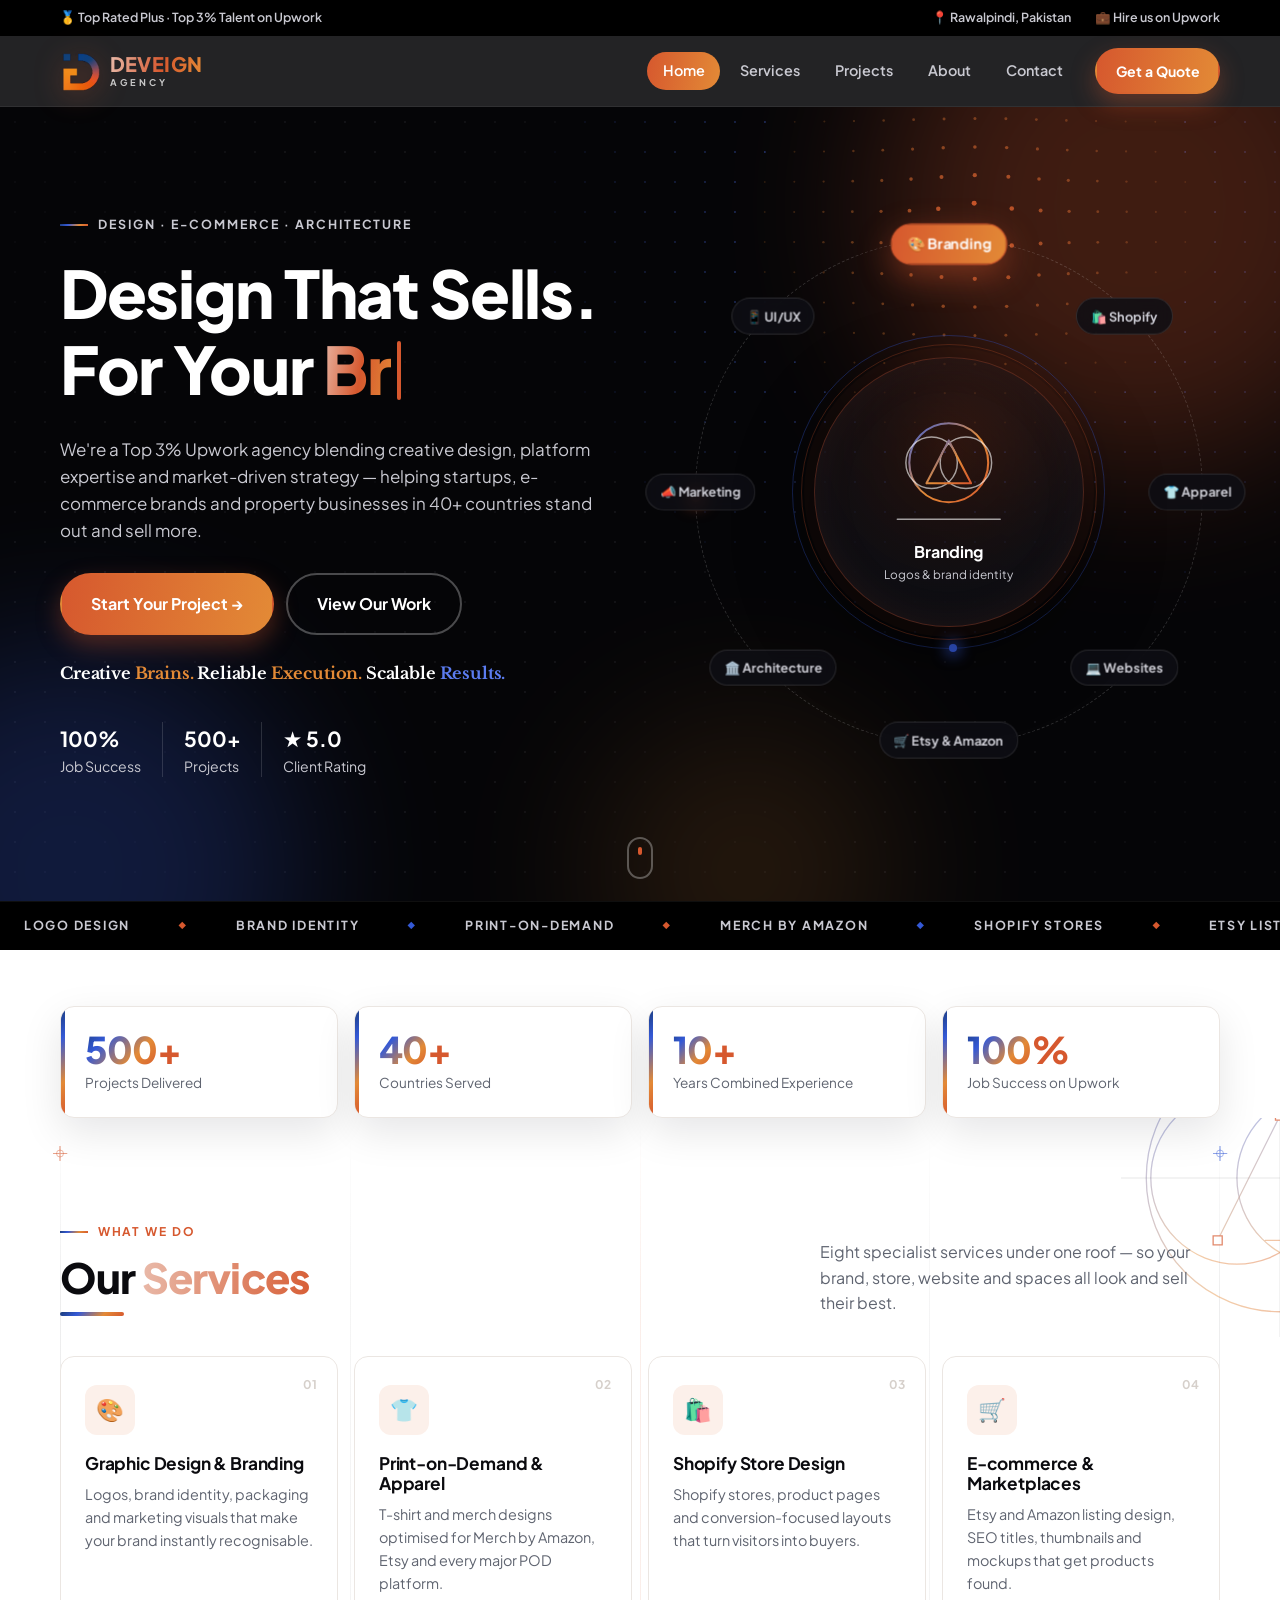
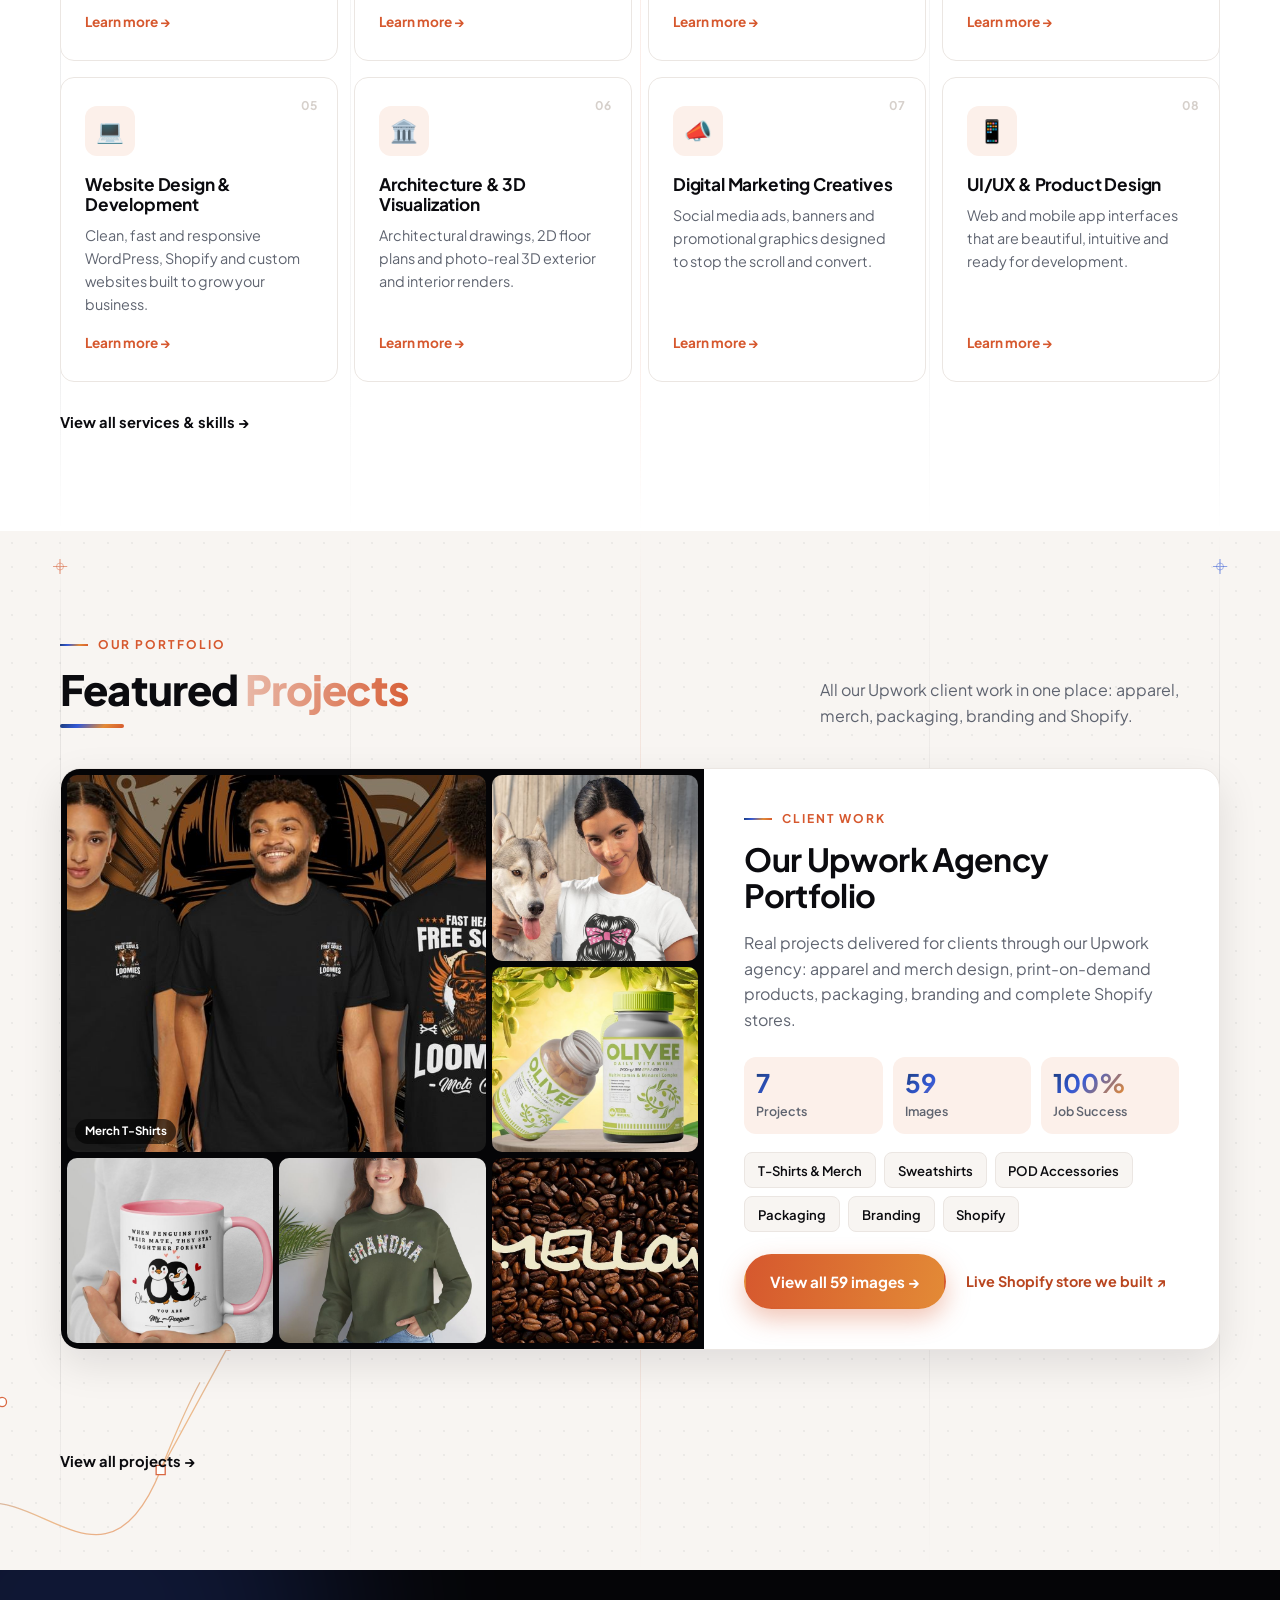
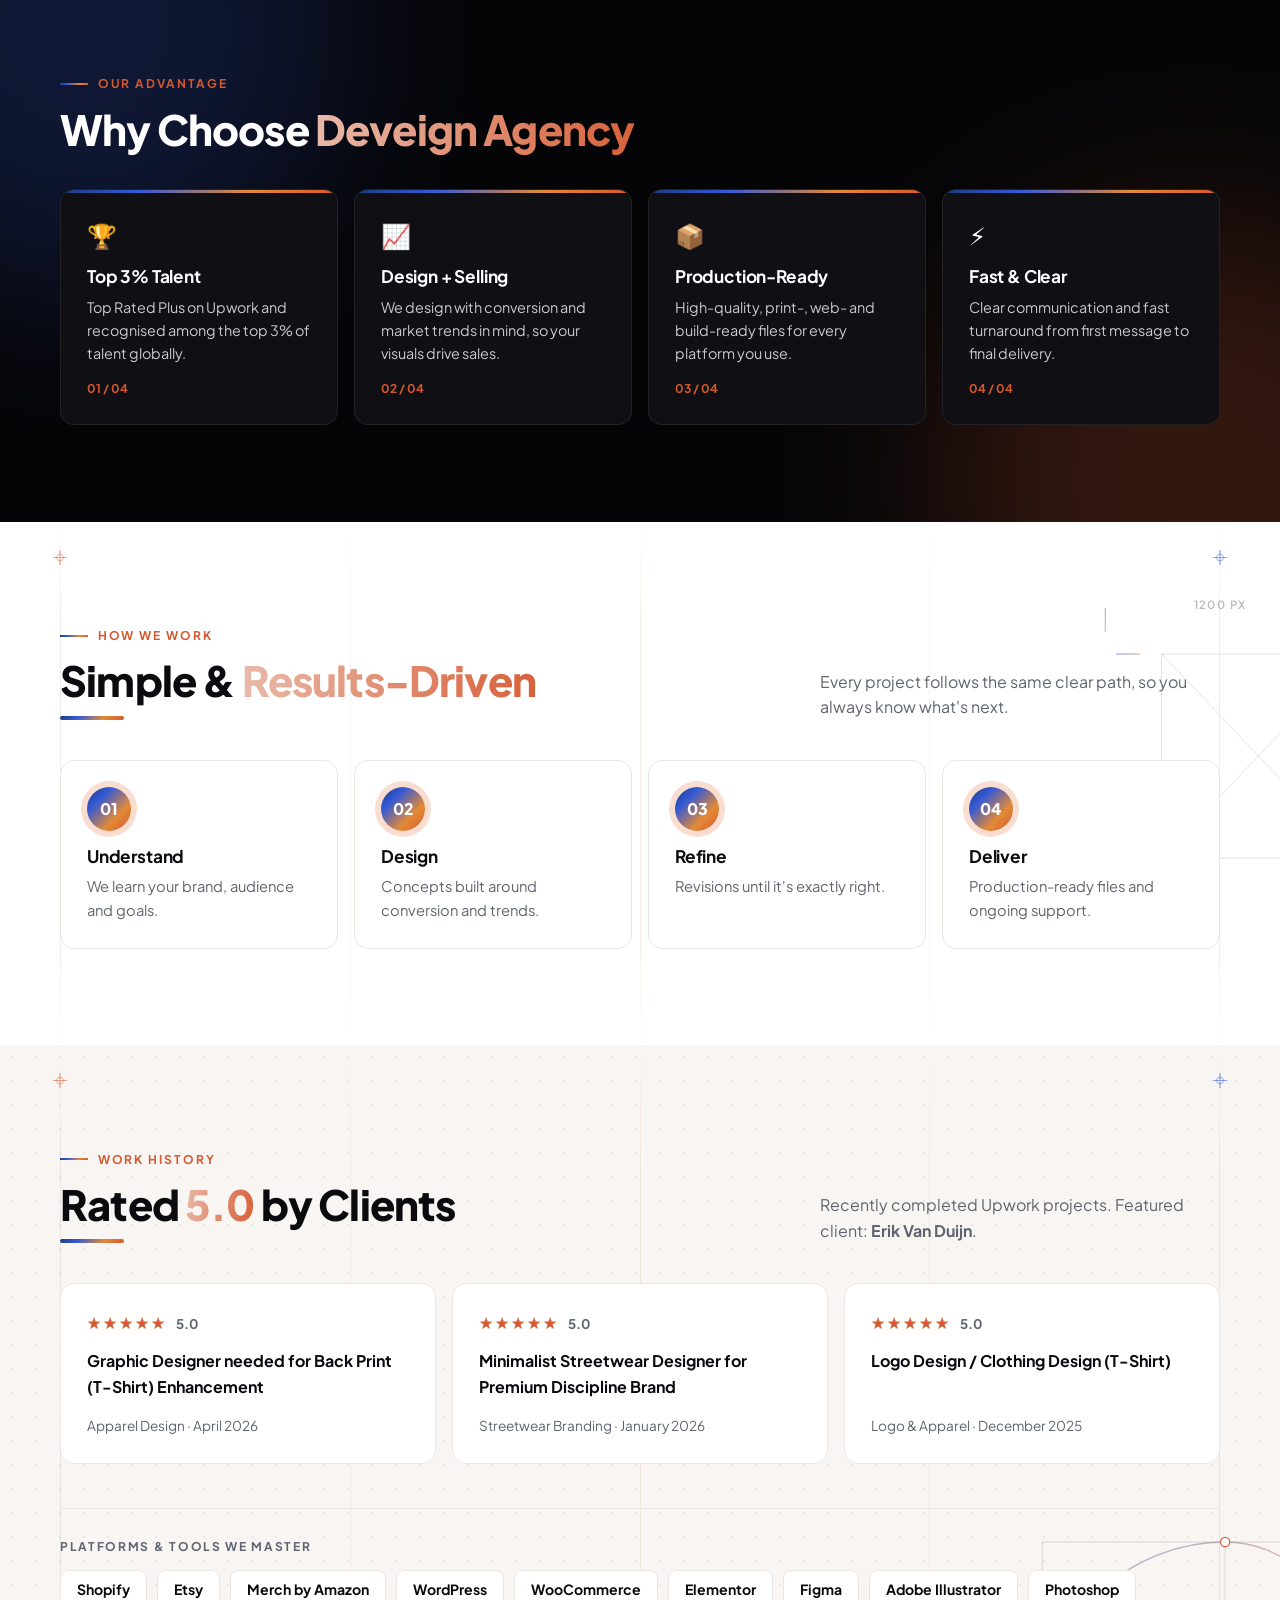
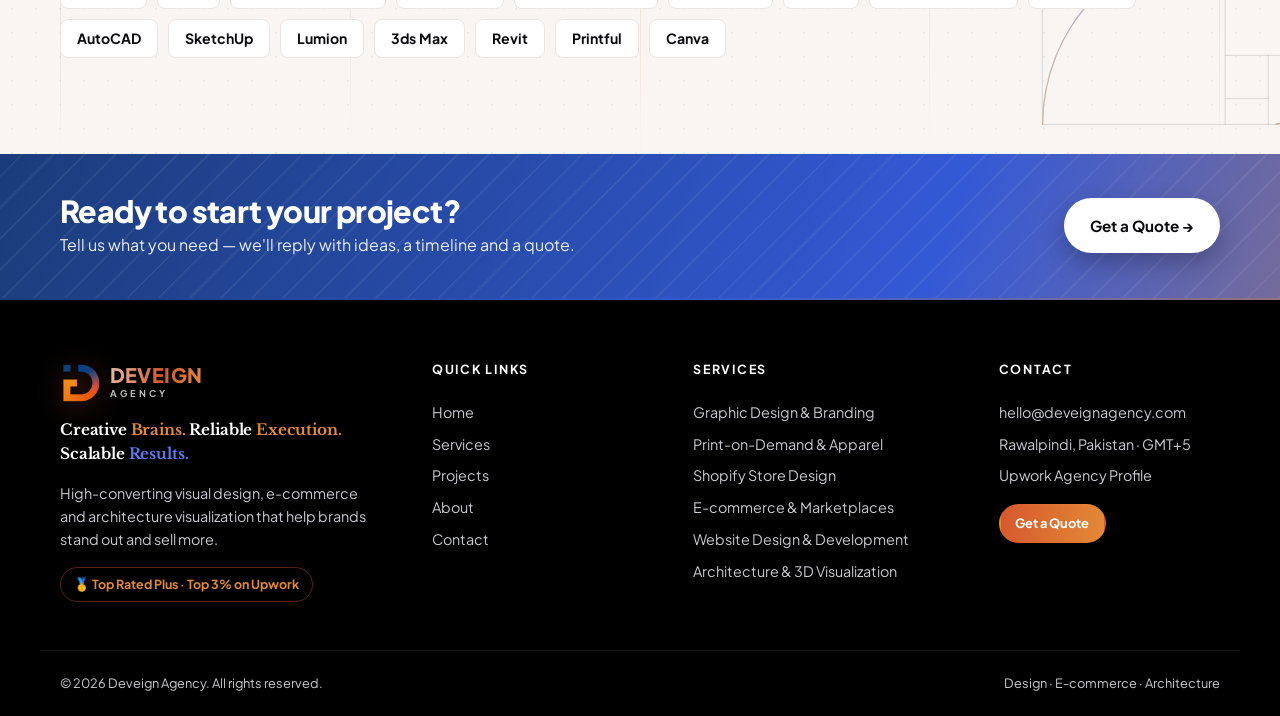
==== commit 1cb54c6f: "Use clean page addresses without .html - Move each page into its own folder: /services/, /portfolio/" ====
--- a/index.html
+++ b/index.html
@@ -15,9 +15,9 @@
   <link rel="preconnect" href="https://fonts.googleapis.com">
   <link rel="preconnect" href="https://fonts.gstatic.com" crossorigin>
   <link href="https://fonts.googleapis.com/css2?family=Plus+Jakarta+Sans:wght@400;500;600;700;800&family=Libre+Baskerville:wght@400;700&display=swap" rel="stylesheet">
-  <link rel="stylesheet" href="assets/css/styles.css?v=202611022358">
+  <link rel="stylesheet" href="/assets/css/styles.css?v=202611030002">
   <script>document.documentElement.classList.add('js')</script>
-  <link rel="icon" type="image/png" href="assets/img/brand/logo-mark.png">
+  <link rel="icon" type="image/png" href="/assets/img/brand/logo-mark.png">
 </head><body data-page="home">
   <a class="skip" href="#main">Skip to content</a>
   <div class="progress" aria-hidden="true"><span id="progressBar"></span></div>
@@ -32,14 +32,14 @@
   </div>
   <header class="header">
     <div class="container header__inner">
-      <a href="index.html" class="logo" aria-label="Deveign Agency home"><img class="logo__mark" src="assets/img/brand/logo-mark.png" alt="" width="40" height="40"><span class="logo__text">DEVEIGN<small>Agency</small></span></a>
+      <a href="/" class="logo" aria-label="Deveign Agency home"><img class="logo__mark" src="/assets/img/brand/logo-mark.png" alt="" width="40" height="40"><span class="logo__text">DEVEIGN<small>Agency</small></span></a>
       <nav class="nav" id="nav" aria-label="Main">
-        <a href="index.html" class="active" aria-current="page">Home</a>
-        <a href="services.html">Services</a>
-        <a href="portfolio.html">Projects</a>
-        <a href="about.html">About</a>
-        <a href="contact.html">Contact</a>
-        <a href="contact.html" class="btn btn--primary btn--sm">Get a Quote</a>
+        <a href="/" class="active" aria-current="page">Home</a>
+        <a href="/services/">Services</a>
+        <a href="/portfolio/">Projects</a>
+        <a href="/about/">About</a>
+        <a href="/contact/">Contact</a>
+        <a href="/contact/" class="btn btn--primary btn--sm">Get a Quote</a>
       </nav>
       <button class="nav-toggle" id="navToggle" aria-label="Open menu" aria-expanded="false" aria-controls="nav">
         <span></span><span></span><span></span>
@@ -58,8 +58,8 @@
           <h1>Design That Sells.<br>For Your <span class="typed" id="typed" data-words="Brand.|Shopify Store.|Merch Line.|Website.|Etsy Shop.|Dream Home.|Ad Campaign.|Mobile App.">Brand.</span><span class="caret" aria-hidden="true"></span></h1>
           <p class="hero__lead">We're a Top 3% Upwork agency blending creative design, platform expertise and market-driven strategy — helping startups, e-commerce brands and property businesses in 40+ countries stand out and sell more.</p>
           <div class="hero__cta">
-            <a href="contact.html" class="btn btn--primary btn--lg">Start Your Project →</a>
-            <a href="portfolio.html" class="btn btn--outline btn--lg">View Our Work</a>
+            <a href="/contact/" class="btn btn--primary btn--lg">Start Your Project →</a>
+            <a href="/portfolio/" class="btn btn--outline btn--lg">View Our Work</a>
           </div>
           <p class="tagline">Creative <em class="t-amber">Brains.</em> Reliable <em class="t-amber">Execution.</em> Scalable <em class="t-blue">Results.</em></p>
           <ul class="hero__trust">
@@ -186,56 +186,56 @@
           <p>Eight specialist services under one roof — so your brand, store, website and spaces all look and sell their best.</p>
         </div>
         <div class="cards cards--4">
-          <a class="card" href="services.html#branding">
+          <a class="card" href="/services/#branding">
             <span class="card__num">01</span>
             <div class="card__icon">🎨</div>
             <h3>Graphic Design &amp; Branding</h3>
             <p>Logos, brand identity, packaging and marketing visuals that make your brand instantly recognisable.</p>
             <span class="card__more">Learn more →</span>
           </a>
-          <a class="card" href="services.html#pod">
+          <a class="card" href="/services/#pod">
             <span class="card__num">02</span>
             <div class="card__icon">👕</div>
             <h3>Print-on-Demand &amp; Apparel</h3>
             <p>T-shirt and merch designs optimised for Merch by Amazon, Etsy and every major POD platform.</p>
             <span class="card__more">Learn more →</span>
           </a>
-          <a class="card" href="services.html#shopify">
+          <a class="card" href="/services/#shopify">
             <span class="card__num">03</span>
             <div class="card__icon">🛍️</div>
             <h3>Shopify Store Design</h3>
             <p>Shopify stores, product pages and conversion-focused layouts that turn visitors into buyers.</p>
             <span class="card__more">Learn more →</span>
           </a>
-          <a class="card" href="services.html#ecommerce">
+          <a class="card" href="/services/#ecommerce">
             <span class="card__num">04</span>
             <div class="card__icon">🛒</div>
             <h3>E-commerce &amp; Marketplaces</h3>
             <p>Etsy and Amazon listing design, SEO titles, thumbnails and mockups that get products found.</p>
             <span class="card__more">Learn more →</span>
           </a>
-          <a class="card" href="services.html#web">
+          <a class="card" href="/services/#web">
             <span class="card__num">05</span>
             <div class="card__icon">💻</div>
             <h3>Website Design &amp; Development</h3>
             <p>Clean, fast and responsive WordPress, Shopify and custom websites built to grow your business.</p>
             <span class="card__more">Learn more →</span>
           </a>
-          <a class="card" href="services.html#architecture">
+          <a class="card" href="/services/#architecture">
             <span class="card__num">06</span>
             <div class="card__icon">🏛️</div>
             <h3>Architecture &amp; 3D Visualization</h3>
             <p>Architectural drawings, 2D floor plans and photo-real 3D exterior and interior renders.</p>
             <span class="card__more">Learn more →</span>
           </a>
-          <a class="card" href="services.html#marketing">
+          <a class="card" href="/services/#marketing">
             <span class="card__num">07</span>
             <div class="card__icon">📣</div>
             <h3>Digital Marketing Creatives</h3>
             <p>Social media ads, banners and promotional graphics designed to stop the scroll and convert.</p>
             <span class="card__more">Learn more →</span>
           </a>
-          <a class="card" href="services.html#uiux">
+          <a class="card" href="/services/#uiux">
             <span class="card__num">08</span>
             <div class="card__icon">📱</div>
             <h3>UI/UX &amp; Product Design</h3>
@@ -243,7 +243,7 @@
             <span class="card__more">Learn more →</span>
           </a>
         </div>
-        <a href="services.html" class="link-more">View all services &amp; skills →</a>
+        <a href="/services/" class="link-more">View all services &amp; skills →</a>
       </div>
     </section>
 
@@ -258,7 +258,7 @@
           <p>All our Upwork client work in one place: apparel, merch, packaging, branding and Shopify.</p>
         </div>
         <div class="cw" id="client-work">
-          <div class="cw__mosaic"><button type="button" class="cw__tile cw__tile--big" data-start="0" aria-label="Open gallery: Merch T-Shirts"><img src="assets/img/work/merch-tshirt-designs/cover.jpg" alt="Merch T-Shirts" loading="lazy"><span>Merch T-Shirts</span></button><button type="button" class="cw__tile" data-start="19" aria-label="Open gallery: Women's Apparel"><img src="assets/img/work/womens-tshirt-designs/cover.jpg" alt="Women's Apparel" loading="lazy"><span>Women's Apparel</span></button><button type="button" class="cw__tile" data-start="50" aria-label="Open gallery: Packaging"><img src="assets/img/work/product-packaging-design/cover.jpg" alt="Packaging" loading="lazy"><span>Packaging</span></button><button type="button" class="cw__tile" data-start="36" aria-label="Open gallery: POD Accessories"><img src="assets/img/work/pod-accessories/cover.jpg" alt="POD Accessories" loading="lazy"><span>POD Accessories</span></button><button type="button" class="cw__tile" data-start="25" aria-label="Open gallery: Sweatshirts"><img src="assets/img/work/sweatshirt-merch-designs/cover.jpg" alt="Sweatshirts" loading="lazy"><span>Sweatshirts</span></button><button type="button" class="cw__tile" data-start="58" aria-label="Open gallery: Branding"><img src="assets/img/work/mellow-coffee-branding/cover.jpg" alt="Branding" loading="lazy"><span>Branding</span></button></div>
+          <div class="cw__mosaic"><button type="button" class="cw__tile cw__tile--big" data-start="0" aria-label="Open gallery: Merch T-Shirts"><img src="/assets/img/work/merch-tshirt-designs/cover.jpg" alt="Merch T-Shirts" loading="lazy"><span>Merch T-Shirts</span></button><button type="button" class="cw__tile" data-start="19" aria-label="Open gallery: Women's Apparel"><img src="/assets/img/work/womens-tshirt-designs/cover.jpg" alt="Women's Apparel" loading="lazy"><span>Women's Apparel</span></button><button type="button" class="cw__tile" data-start="50" aria-label="Open gallery: Packaging"><img src="/assets/img/work/product-packaging-design/cover.jpg" alt="Packaging" loading="lazy"><span>Packaging</span></button><button type="button" class="cw__tile" data-start="36" aria-label="Open gallery: POD Accessories"><img src="/assets/img/work/pod-accessories/cover.jpg" alt="POD Accessories" loading="lazy"><span>POD Accessories</span></button><button type="button" class="cw__tile" data-start="25" aria-label="Open gallery: Sweatshirts"><img src="/assets/img/work/sweatshirt-merch-designs/cover.jpg" alt="Sweatshirts" loading="lazy"><span>Sweatshirts</span></button><button type="button" class="cw__tile" data-start="58" aria-label="Open gallery: Branding"><img src="/assets/img/work/mellow-coffee-branding/cover.jpg" alt="Branding" loading="lazy"><span>Branding</span></button></div>
           <div class="cw__text">
             <span class="eyebrow">Client work</span>
             <h3>Our Upwork Agency Portfolio</h3>
@@ -277,13 +277,13 @@
           <template class="work__details">
             <div class="gallery">
               <div class="gallery__stage">
-                <img class="gallery__main" src="assets/img/work/merch-tshirt-designs/01.jpg" alt="Client work">
+                <img class="gallery__main" src="/assets/img/work/merch-tshirt-designs/01.jpg" alt="Client work">
                 <button type="button" class="gallery__nav gallery__nav--prev" aria-label="Previous image">‹</button>
                 <button type="button" class="gallery__nav gallery__nav--next" aria-label="Next image">›</button>
                 <span class="gallery__count">1 / 59</span>
                 <span class="gallery__caption">Merchandise T-Shirt Designs</span>
               </div>
-              <div class="gallery__thumbs"><button type="button" class="gallery__thumb is-active" data-index="0" data-caption="Merchandise T-Shirt Designs" aria-label="Image 1 of 59: Merchandise T-Shirt Designs"><img src="assets/img/work/merch-tshirt-designs/01.jpg" alt="" loading="lazy"></button><button type="button" class="gallery__thumb" data-index="1" data-caption="Merchandise T-Shirt Designs" aria-label="Image 2 of 59: Merchandise T-Shirt Designs"><img src="assets/img/work/merch-tshirt-designs/02.jpg" alt="" loading="lazy"></button><button type="button" class="gallery__thumb" data-index="2" data-caption="Merchandise T-Shirt Designs" aria-label="Image 3 of 59: Merchandise T-Shirt Designs"><img src="assets/img/work/merch-tshirt-designs/03.jpg" alt="" loading="lazy"></button><button type="button" class="gallery__thumb" data-index="3" data-caption="Merchandise T-Shirt Designs" aria-label="Image 4 of 59: Merchandise T-Shirt Designs"><img src="assets/img/work/merch-tshirt-designs/04.jpg" alt="" loading="lazy"></button><button type="button" class="gallery__thumb" data-index="4" data-caption="Merchandise T-Shirt Designs" aria-label="Image 5 of 59: Merchandise T-Shirt Designs"><img src="assets/img/work/merch-tshirt-designs/05.jpg" alt="" loading="lazy"></button><button type="button" class="gallery__thumb" data-index="5" data-caption="Merchandise T-Shirt Designs" aria-label="Image 6 of 59: Merchandise T-Shirt Designs"><img src="assets/img/work/merch-tshirt-designs/06.jpg" alt="" loading="lazy"></button><button type="button" class="gallery__thumb" data-index="6" data-caption="Merchandise T-Shirt Designs" aria-label="Image 7 of 59: Merchandise T-Shirt Designs"><img src="assets/img/work/merch-tshirt-designs/07.jpg" alt="" loading="lazy"></button><button type="button" class="gallery__thumb" data-index="7" data-caption="Merchandise T-Shirt Designs" aria-label="Image 8 of 59: Merchandise T-Shirt Designs"><img src="assets/img/work/merch-tshirt-designs/08.jpg" alt="" loading="lazy"></button><button type="button" class="gallery__thumb" data-index="8" data-caption="Merchandise T-Shirt Designs" aria-label="Image 9 of 59: Merchandise T-Shirt Designs"><img src="assets/img/work/merch-tshirt-designs/09.jpg" alt="" loading="lazy"></button><button type="button" class="gallery__thumb" data-index="9" data-caption="Merchandise T-Shirt Designs" aria-label="Image 10 of 59: Merchandise T-Shirt Designs"><img src="assets/img/work/merch-tshirt-designs/10.jpg" alt="" loading="lazy"></button><button type="button" class="gallery__thumb" data-index="10" data-caption="Merchandise T-Shirt Designs" aria-label="Image 11 of 59: Merchandise T-Shirt Designs"><img src="assets/img/work/merch-tshirt-designs/11.jpg" alt="" loading="lazy"></button><button type="button" class="gallery__thumb" data-index="11" data-caption="Merchandise T-Shirt Designs" aria-label="Image 12 of 59: Merchandise T-Shirt Designs"><img src="assets/img/work/merch-tshirt-designs/12.jpg" alt="" loading="lazy"></button><button type="button" class="gallery__thumb" data-index="12" data-caption="Merchandise T-Shirt Designs" aria-label="Image 13 of 59: Merchandise T-Shirt Designs"><img src="assets/img/work/merch-tshirt-designs/13.jpg" alt="" loading="lazy"></button><button type="button" class="gallery__thumb" data-index="13" data-caption="Merchandise T-Shirt Designs" aria-label="Image 14 of 59: Merchandise T-Shirt Designs"><img src="assets/img/work/merch-tshirt-designs/14.jpg" alt="" loading="lazy"></button><button type="button" class="gallery__thumb" data-index="14" data-caption="Merchandise T-Shirt Designs" aria-label="Image 15 of 59: Merchandise T-Shirt Designs"><img src="assets/img/work/merch-tshirt-designs/15.jpg" alt="" loading="lazy"></button><button type="button" class="gallery__thumb" data-index="15" data-caption="Merchandise T-Shirt Designs" aria-label="Image 16 of 59: Merchandise T-Shirt Designs"><img src="assets/img/work/merch-tshirt-designs/16.jpg" alt="" loading="lazy"></button><button type="button" class="gallery__thumb" data-index="16" data-caption="Merchandise T-Shirt Designs" aria-label="Image 17 of 59: Merchandise T-Shirt Designs"><img src="assets/img/work/merch-tshirt-designs/17.jpg" alt="" loading="lazy"></button><button type="button" class="gallery__thumb" data-index="17" data-caption="Merchandise T-Shirt Designs" aria-label="Image 18 of 59: Merchandise T-Shirt Designs"><img src="assets/img/work/merch-tshirt-designs/18.jpg" alt="" loading="lazy"></button><button type="button" class="gallery__thumb" data-index="18" data-caption="Merchandise T-Shirt Designs" aria-label="Image 19 of 59: Merchandise T-Shirt Designs"><img src="assets/img/work/merch-tshirt-designs/19.jpg" alt="" loading="lazy"></button><button type="button" class="gallery__thumb" data-index="19" data-caption="Women's T-Shirt Designs" aria-label="Image 20 of 59: Women's T-Shirt Designs"><img src="assets/img/work/womens-tshirt-designs/01.jpg" alt="" loading="lazy"></button><button type="button" class="gallery__thumb" data-index="20" data-caption="Women's T-Shirt Designs" aria-label="Image 21 of 59: Women's T-Shirt Designs"><img src="assets/img/work/womens-tshirt-designs/02.jpg" alt="" loading="lazy"></button><button type="button" class="gallery__thumb" data-index="21" data-caption="Women's T-Shirt Designs" aria-label="Image 22 of 59: Women's T-Shirt Designs"><img src="assets/img/work/womens-tshirt-designs/03.jpg" alt="" loading="lazy"></button><button type="button" class="gallery__thumb" data-index="22" data-caption="Women's T-Shirt Designs" aria-label="Image 23 of 59: Women's T-Shirt Designs"><img src="assets/img/work/womens-tshirt-designs/04.jpg" alt="" loading="lazy"></button><button type="button" class="gallery__thumb" data-index="23" data-caption="Women's T-Shirt Designs" aria-label="Image 24 of 59: Women's T-Shirt Designs"><img src="assets/img/work/womens-tshirt-designs/05.jpg" alt="" loading="lazy"></button><button type="button" class="gallery__thumb" data-index="24" data-caption="Women's T-Shirt Designs" aria-label="Image 25 of 59: Women's T-Shirt Designs"><img src="assets/img/work/womens-tshirt-designs/06.jpg" alt="" loading="lazy"></button><button type="button" class="gallery__thumb" data-index="25" data-caption="Sweatshirt Merch Designs" aria-label="Image 26 of 59: Sweatshirt Merch Designs"><img src="assets/img/work/sweatshirt-merch-designs/01.jpg" alt="" loading="lazy"></button><button type="button" class="gallery__thumb" data-index="26" data-caption="Sweatshirt Merch Designs" aria-label="Image 27 of 59: Sweatshirt Merch Designs"><img src="assets/img/work/sweatshirt-merch-designs/02.jpg" alt="" loading="lazy"></button><button type="button" class="gallery__thumb" data-index="27" data-caption="Sweatshirt Merch Designs" aria-label="Image 28 of 59: Sweatshirt Merch Designs"><img src="assets/img/work/sweatshirt-merch-designs/03.jpg" alt="" loading="lazy"></button><button type="button" class="gallery__thumb" data-index="28" data-caption="Sweatshirt Merch Designs" aria-label="Image 29 of 59: Sweatshirt Merch Designs"><img src="assets/img/work/sweatshirt-merch-designs/04.jpg" alt="" loading="lazy"></button><button type="button" class="gallery__thumb" data-index="29" data-caption="Sweatshirt Merch Designs" aria-label="Image 30 of 59: Sweatshirt Merch Designs"><img src="assets/img/work/sweatshirt-merch-designs/05.jpg" alt="" loading="lazy"></button><button type="button" class="gallery__thumb" data-index="30" data-caption="Sweatshirt Merch Designs" aria-label="Image 31 of 59: Sweatshirt Merch Designs"><img src="assets/img/work/sweatshirt-merch-designs/06.jpg" alt="" loading="lazy"></button><button type="button" class="gallery__thumb" data-index="31" data-caption="Sweatshirt Merch Designs" aria-label="Image 32 of 59: Sweatshirt Merch Designs"><img src="assets/img/work/sweatshirt-merch-designs/07.jpg" alt="" loading="lazy"></button><button type="button" class="gallery__thumb" data-index="32" data-caption="Sweatshirt Merch Designs" aria-label="Image 33 of 59: Sweatshirt Merch Designs"><img src="assets/img/work/sweatshirt-merch-designs/08.jpg" alt="" loading="lazy"></button><button type="button" class="gallery__thumb" data-index="33" data-caption="Sweatshirt Merch Designs" aria-label="Image 34 of 59: Sweatshirt Merch Designs"><img src="assets/img/work/sweatshirt-merch-designs/09.jpg" alt="" loading="lazy"></button><button type="button" class="gallery__thumb" data-index="34" data-caption="Sweatshirt Merch Designs" aria-label="Image 35 of 59: Sweatshirt Merch Designs"><img src="assets/img/work/sweatshirt-merch-designs/10.jpg" alt="" loading="lazy"></button><button type="button" class="gallery__thumb" data-index="35" data-caption="Sweatshirt Merch Designs" aria-label="Image 36 of 59: Sweatshirt Merch Designs"><img src="assets/img/work/sweatshirt-merch-designs/11.jpg" alt="" loading="lazy"></button><button type="button" class="gallery__thumb" data-index="36" data-caption="Print-on-Demand Accessories" aria-label="Image 37 of 59: Print-on-Demand Accessories"><img src="assets/img/work/pod-accessories/01.jpg" alt="" loading="lazy"></button><button type="button" class="gallery__thumb" data-index="37" data-caption="Print-on-Demand Accessories" aria-label="Image 38 of 59: Print-on-Demand Accessories"><img src="assets/img/work/pod-accessories/02.jpg" alt="" loading="lazy"></button><button type="button" class="gallery__thumb" data-index="38" data-caption="Print-on-Demand Accessories" aria-label="Image 39 of 59: Print-on-Demand Accessories"><img src="assets/img/work/pod-accessories/03.jpg" alt="" loading="lazy"></button><button type="button" class="gallery__thumb" data-index="39" data-caption="Print-on-Demand Accessories" aria-label="Image 40 of 59: Print-on-Demand Accessories"><img src="assets/img/work/pod-accessories/04.jpg" alt="" loading="lazy"></button><button type="button" class="gallery__thumb" data-index="40" data-caption="Print-on-Demand Accessories" aria-label="Image 41 of 59: Print-on-Demand Accessories"><img src="assets/img/work/pod-accessories/05.jpg" alt="" loading="lazy"></button><button type="button" class="gallery__thumb" data-index="41" data-caption="Print-on-Demand Accessories" aria-label="Image 42 of 59: Print-on-Demand Accessories"><img src="assets/img/work/pod-accessories/06.jpg" alt="" loading="lazy"></button><button type="button" class="gallery__thumb" data-index="42" data-caption="Print-on-Demand Accessories" aria-label="Image 43 of 59: Print-on-Demand Accessories"><img src="assets/img/work/pod-accessories/07.jpg" alt="" loading="lazy"></button><button type="button" class="gallery__thumb" data-index="43" data-caption="Print-on-Demand Accessories" aria-label="Image 44 of 59: Print-on-Demand Accessories"><img src="assets/img/work/pod-accessories/08.jpg" alt="" loading="lazy"></button><button type="button" class="gallery__thumb" data-index="44" data-caption="Print-on-Demand Accessories" aria-label="Image 45 of 59: Print-on-Demand Accessories"><img src="assets/img/work/pod-accessories/09.jpg" alt="" loading="lazy"></button><button type="button" class="gallery__thumb" data-index="45" data-caption="Print-on-Demand Accessories" aria-label="Image 46 of 59: Print-on-Demand Accessories"><img src="assets/img/work/pod-accessories/10.jpg" alt="" loading="lazy"></button><button type="button" class="gallery__thumb" data-index="46" data-caption="Print-on-Demand Accessories" aria-label="Image 47 of 59: Print-on-Demand Accessories"><img src="assets/img/work/pod-accessories/11.jpg" alt="" loading="lazy"></button><button type="button" class="gallery__thumb" data-index="47" data-caption="Print-on-Demand Accessories" aria-label="Image 48 of 59: Print-on-Demand Accessories"><img src="assets/img/work/pod-accessories/12.jpg" alt="" loading="lazy"></button><button type="button" class="gallery__thumb" data-index="48" data-caption="Print-on-Demand Accessories" aria-label="Image 49 of 59: Print-on-Demand Accessories"><img src="assets/img/work/pod-accessories/13.jpg" alt="" loading="lazy"></button><button type="button" class="gallery__thumb" data-index="49" data-caption="Print-on-Demand Accessories" aria-label="Image 50 of 59: Print-on-Demand Accessories"><img src="assets/img/work/pod-accessories/14.jpg" alt="" loading="lazy"></button><button type="button" class="gallery__thumb" data-index="50" data-caption="Olivee Daily Vitamins Packaging" aria-label="Image 51 of 59: Olivee Daily Vitamins Packaging"><img src="assets/img/work/product-packaging-design/01.jpg" alt="" loading="lazy"></button><button type="button" class="gallery__thumb" data-index="51" data-caption="Olivee Daily Vitamins Packaging" aria-label="Image 52 of 59: Olivee Daily Vitamins Packaging"><img src="assets/img/work/product-packaging-design/02.jpg" alt="" loading="lazy"></button><button type="button" class="gallery__thumb" data-index="52" data-caption="Olivee Daily Vitamins Packaging" aria-label="Image 53 of 59: Olivee Daily Vitamins Packaging"><img src="assets/img/work/product-packaging-design/03.jpg" alt="" loading="lazy"></button><button type="button" class="gallery__thumb" data-index="53" data-caption="Olivee Daily Vitamins Packaging" aria-label="Image 54 of 59: Olivee Daily Vitamins Packaging"><img src="assets/img/work/product-packaging-design/04.jpg" alt="" loading="lazy"></button><button type="button" class="gallery__thumb" data-index="54" data-caption="Olivee Daily Vitamins Packaging" aria-label="Image 55 of 59: Olivee Daily Vitamins Packaging"><img src="assets/img/work/product-packaging-design/05.jpg" alt="" loading="lazy"></button><button type="button" class="gallery__thumb" data-index="55" data-caption="Olivee Daily Vitamins Packaging" aria-label="Image 56 of 59: Olivee Daily Vitamins Packaging"><img src="assets/img/work/product-packaging-design/06.jpg" alt="" loading="lazy"></button><button type="button" class="gallery__thumb" data-index="56" data-caption="Olivee Daily Vitamins Packaging" aria-label="Image 57 of 59: Olivee Daily Vitamins Packaging"><img src="assets/img/work/product-packaging-design/07.jpg" alt="" loading="lazy"></button><button type="button" class="gallery__thumb" data-index="57" data-caption="Olivee Daily Vitamins Packaging" aria-label="Image 58 of 59: Olivee Daily Vitamins Packaging"><img src="assets/img/work/product-packaging-design/08.jpg" alt="" loading="lazy"></button><button type="button" class="gallery__thumb" data-index="58" data-caption="MELLOW® Coffee Shop Branding" aria-label="Image 59 of 59: MELLOW® Coffee Shop Branding"><img src="assets/img/work/mellow-coffee-branding/01.jpg" alt="" loading="lazy"></button></div>
+              <div class="gallery__thumbs"><button type="button" class="gallery__thumb is-active" data-index="0" data-caption="Merchandise T-Shirt Designs" aria-label="Image 1 of 59: Merchandise T-Shirt Designs"><img src="/assets/img/work/merch-tshirt-designs/01.jpg" alt="" loading="lazy"></button><button type="button" class="gallery__thumb" data-index="1" data-caption="Merchandise T-Shirt Designs" aria-label="Image 2 of 59: Merchandise T-Shirt Designs"><img src="/assets/img/work/merch-tshirt-designs/02.jpg" alt="" loading="lazy"></button><button type="button" class="gallery__thumb" data-index="2" data-caption="Merchandise T-Shirt Designs" aria-label="Image 3 of 59: Merchandise T-Shirt Designs"><img src="/assets/img/work/merch-tshirt-designs/03.jpg" alt="" loading="lazy"></button><button type="button" class="gallery__thumb" data-index="3" data-caption="Merchandise T-Shirt Designs" aria-label="Image 4 of 59: Merchandise T-Shirt Designs"><img src="/assets/img/work/merch-tshirt-designs/04.jpg" alt="" loading="lazy"></button><button type="button" class="gallery__thumb" data-index="4" data-caption="Merchandise T-Shirt Designs" aria-label="Image 5 of 59: Merchandise T-Shirt Designs"><img src="/assets/img/work/merch-tshirt-designs/05.jpg" alt="" loading="lazy"></button><button type="button" class="gallery__thumb" data-index="5" data-caption="Merchandise T-Shirt Designs" aria-label="Image 6 of 59: Merchandise T-Shirt Designs"><img src="/assets/img/work/merch-tshirt-designs/06.jpg" alt="" loading="lazy"></button><button type="button" class="gallery__thumb" data-index="6" data-caption="Merchandise T-Shirt Designs" aria-label="Image 7 of 59: Merchandise T-Shirt Designs"><img src="/assets/img/work/merch-tshirt-designs/07.jpg" alt="" loading="lazy"></button><button type="button" class="gallery__thumb" data-index="7" data-caption="Merchandise T-Shirt Designs" aria-label="Image 8 of 59: Merchandise T-Shirt Designs"><img src="/assets/img/work/merch-tshirt-designs/08.jpg" alt="" loading="lazy"></button><button type="button" class="gallery__thumb" data-index="8" data-caption="Merchandise T-Shirt Designs" aria-label="Image 9 of 59: Merchandise T-Shirt Designs"><img src="/assets/img/work/merch-tshirt-designs/09.jpg" alt="" loading="lazy"></button><button type="button" class="gallery__thumb" data-index="9" data-caption="Merchandise T-Shirt Designs" aria-label="Image 10 of 59: Merchandise T-Shirt Designs"><img src="/assets/img/work/merch-tshirt-designs/10.jpg" alt="" loading="lazy"></button><button type="button" class="gallery__thumb" data-index="10" data-caption="Merchandise T-Shirt Designs" aria-label="Image 11 of 59: Merchandise T-Shirt Designs"><img src="/assets/img/work/merch-tshirt-designs/11.jpg" alt="" loading="lazy"></button><button type="button" class="gallery__thumb" data-index="11" data-caption="Merchandise T-Shirt Designs" aria-label="Image 12 of 59: Merchandise T-Shirt Designs"><img src="/assets/img/work/merch-tshirt-designs/12.jpg" alt="" loading="lazy"></button><button type="button" class="gallery__thumb" data-index="12" data-caption="Merchandise T-Shirt Designs" aria-label="Image 13 of 59: Merchandise T-Shirt Designs"><img src="/assets/img/work/merch-tshirt-designs/13.jpg" alt="" loading="lazy"></button><button type="button" class="gallery__thumb" data-index="13" data-caption="Merchandise T-Shirt Designs" aria-label="Image 14 of 59: Merchandise T-Shirt Designs"><img src="/assets/img/work/merch-tshirt-designs/14.jpg" alt="" loading="lazy"></button><button type="button" class="gallery__thumb" data-index="14" data-caption="Merchandise T-Shirt Designs" aria-label="Image 15 of 59: Merchandise T-Shirt Designs"><img src="/assets/img/work/merch-tshirt-designs/15.jpg" alt="" loading="lazy"></button><button type="button" class="gallery__thumb" data-index="15" data-caption="Merchandise T-Shirt Designs" aria-label="Image 16 of 59: Merchandise T-Shirt Designs"><img src="/assets/img/work/merch-tshirt-designs/16.jpg" alt="" loading="lazy"></button><button type="button" class="gallery__thumb" data-index="16" data-caption="Merchandise T-Shirt Designs" aria-label="Image 17 of 59: Merchandise T-Shirt Designs"><img src="/assets/img/work/merch-tshirt-designs/17.jpg" alt="" loading="lazy"></button><button type="button" class="gallery__thumb" data-index="17" data-caption="Merchandise T-Shirt Designs" aria-label="Image 18 of 59: Merchandise T-Shirt Designs"><img src="/assets/img/work/merch-tshirt-designs/18.jpg" alt="" loading="lazy"></button><button type="button" class="gallery__thumb" data-index="18" data-caption="Merchandise T-Shirt Designs" aria-label="Image 19 of 59: Merchandise T-Shirt Designs"><img src="/assets/img/work/merch-tshirt-designs/19.jpg" alt="" loading="lazy"></button><button type="button" class="gallery__thumb" data-index="19" data-caption="Women's T-Shirt Designs" aria-label="Image 20 of 59: Women's T-Shirt Designs"><img src="/assets/img/work/womens-tshirt-designs/01.jpg" alt="" loading="lazy"></button><button type="button" class="gallery__thumb" data-index="20" data-caption="Women's T-Shirt Designs" aria-label="Image 21 of 59: Women's T-Shirt Designs"><img src="/assets/img/work/womens-tshirt-designs/02.jpg" alt="" loading="lazy"></button><button type="button" class="gallery__thumb" data-index="21" data-caption="Women's T-Shirt Designs" aria-label="Image 22 of 59: Women's T-Shirt Designs"><img src="/assets/img/work/womens-tshirt-designs/03.jpg" alt="" loading="lazy"></button><button type="button" class="gallery__thumb" data-index="22" data-caption="Women's T-Shirt Designs" aria-label="Image 23 of 59: Women's T-Shirt Designs"><img src="/assets/img/work/womens-tshirt-designs/04.jpg" alt="" loading="lazy"></button><button type="button" class="gallery__thumb" data-index="23" data-caption="Women's T-Shirt Designs" aria-label="Image 24 of 59: Women's T-Shirt Designs"><img src="/assets/img/work/womens-tshirt-designs/05.jpg" alt="" loading="lazy"></button><button type="button" class="gallery__thumb" data-index="24" data-caption="Women's T-Shirt Designs" aria-label="Image 25 of 59: Women's T-Shirt Designs"><img src="/assets/img/work/womens-tshirt-designs/06.jpg" alt="" loading="lazy"></button><button type="button" class="gallery__thumb" data-index="25" data-caption="Sweatshirt Merch Designs" aria-label="Image 26 of 59: Sweatshirt Merch Designs"><img src="/assets/img/work/sweatshirt-merch-designs/01.jpg" alt="" loading="lazy"></button><button type="button" class="gallery__thumb" data-index="26" data-caption="Sweatshirt Merch Designs" aria-label="Image 27 of 59: Sweatshirt Merch Designs"><img src="/assets/img/work/sweatshirt-merch-designs/02.jpg" alt="" loading="lazy"></button><button type="button" class="gallery__thumb" data-index="27" data-caption="Sweatshirt Merch Designs" aria-label="Image 28 of 59: Sweatshirt Merch Designs"><img src="/assets/img/work/sweatshirt-merch-designs/03.jpg" alt="" loading="lazy"></button><button type="button" class="gallery__thumb" data-index="28" data-caption="Sweatshirt Merch Designs" aria-label="Image 29 of 59: Sweatshirt Merch Designs"><img src="/assets/img/work/sweatshirt-merch-designs/04.jpg" alt="" loading="lazy"></button><button type="button" class="gallery__thumb" data-index="29" data-caption="Sweatshirt Merch Designs" aria-label="Image 30 of 59: Sweatshirt Merch Designs"><img src="/assets/img/work/sweatshirt-merch-designs/05.jpg" alt="" loading="lazy"></button><button type="button" class="gallery__thumb" data-index="30" data-caption="Sweatshirt Merch Designs" aria-label="Image 31 of 59: Sweatshirt Merch Designs"><img src="/assets/img/work/sweatshirt-merch-designs/06.jpg" alt="" loading="lazy"></button><button type="button" class="gallery__thumb" data-index="31" data-caption="Sweatshirt Merch Designs" aria-label="Image 32 of 59: Sweatshirt Merch Designs"><img src="/assets/img/work/sweatshirt-merch-designs/07.jpg" alt="" loading="lazy"></button><button type="button" class="gallery__thumb" data-index="32" data-caption="Sweatshirt Merch Designs" aria-label="Image 33 of 59: Sweatshirt Merch Designs"><img src="/assets/img/work/sweatshirt-merch-designs/08.jpg" alt="" loading="lazy"></button><button type="button" class="gallery__thumb" data-index="33" data-caption="Sweatshirt Merch Designs" aria-label="Image 34 of 59: Sweatshirt Merch Designs"><img src="/assets/img/work/sweatshirt-merch-designs/09.jpg" alt="" loading="lazy"></button><button type="button" class="gallery__thumb" data-index="34" data-caption="Sweatshirt Merch Designs" aria-label="Image 35 of 59: Sweatshirt Merch Designs"><img src="/assets/img/work/sweatshirt-merch-designs/10.jpg" alt="" loading="lazy"></button><button type="button" class="gallery__thumb" data-index="35" data-caption="Sweatshirt Merch Designs" aria-label="Image 36 of 59: Sweatshirt Merch Designs"><img src="/assets/img/work/sweatshirt-merch-designs/11.jpg" alt="" loading="lazy"></button><button type="button" class="gallery__thumb" data-index="36" data-caption="Print-on-Demand Accessories" aria-label="Image 37 of 59: Print-on-Demand Accessories"><img src="/assets/img/work/pod-accessories/01.jpg" alt="" loading="lazy"></button><button type="button" class="gallery__thumb" data-index="37" data-caption="Print-on-Demand Accessories" aria-label="Image 38 of 59: Print-on-Demand Accessories"><img src="/assets/img/work/pod-accessories/02.jpg" alt="" loading="lazy"></button><button type="button" class="gallery__thumb" data-index="38" data-caption="Print-on-Demand Accessories" aria-label="Image 39 of 59: Print-on-Demand Accessories"><img src="/assets/img/work/pod-accessories/03.jpg" alt="" loading="lazy"></button><button type="button" class="gallery__thumb" data-index="39" data-caption="Print-on-Demand Accessories" aria-label="Image 40 of 59: Print-on-Demand Accessories"><img src="/assets/img/work/pod-accessories/04.jpg" alt="" loading="lazy"></button><button type="button" class="gallery__thumb" data-index="40" data-caption="Print-on-Demand Accessories" aria-label="Image 41 of 59: Print-on-Demand Accessories"><img src="/assets/img/work/pod-accessories/05.jpg" alt="" loading="lazy"></button><button type="button" class="gallery__thumb" data-index="41" data-caption="Print-on-Demand Accessories" aria-label="Image 42 of 59: Print-on-Demand Accessories"><img src="/assets/img/work/pod-accessories/06.jpg" alt="" loading="lazy"></button><button type="button" class="gallery__thumb" data-index="42" data-caption="Print-on-Demand Accessories" aria-label="Image 43 of 59: Print-on-Demand Accessories"><img src="/assets/img/work/pod-accessories/07.jpg" alt="" loading="lazy"></button><button type="button" class="gallery__thumb" data-index="43" data-caption="Print-on-Demand Accessories" aria-label="Image 44 of 59: Print-on-Demand Accessories"><img src="/assets/img/work/pod-accessories/08.jpg" alt="" loading="lazy"></button><button type="button" class="gallery__thumb" data-index="44" data-caption="Print-on-Demand Accessories" aria-label="Image 45 of 59: Print-on-Demand Accessories"><img src="/assets/img/work/pod-accessories/09.jpg" alt="" loading="lazy"></button><button type="button" class="gallery__thumb" data-index="45" data-caption="Print-on-Demand Accessories" aria-label="Image 46 of 59: Print-on-Demand Accessories"><img src="/assets/img/work/pod-accessories/10.jpg" alt="" loading="lazy"></button><button type="button" class="gallery__thumb" data-index="46" data-caption="Print-on-Demand Accessories" aria-label="Image 47 of 59: Print-on-Demand Accessories"><img src="/assets/img/work/pod-accessories/11.jpg" alt="" loading="lazy"></button><button type="button" class="gallery__thumb" data-index="47" data-caption="Print-on-Demand Accessories" aria-label="Image 48 of 59: Print-on-Demand Accessories"><img src="/assets/img/work/pod-accessories/12.jpg" alt="" loading="lazy"></button><button type="button" class="gallery__thumb" data-index="48" data-caption="Print-on-Demand Accessories" aria-label="Image 49 of 59: Print-on-Demand Accessories"><img src="/assets/img/work/pod-accessories/13.jpg" alt="" loading="lazy"></button><button type="button" class="gallery__thumb" data-index="49" data-caption="Print-on-Demand Accessories" aria-label="Image 50 of 59: Print-on-Demand Accessories"><img src="/assets/img/work/pod-accessories/14.jpg" alt="" loading="lazy"></button><button type="button" class="gallery__thumb" data-index="50" data-caption="Olivee Daily Vitamins Packaging" aria-label="Image 51 of 59: Olivee Daily Vitamins Packaging"><img src="/assets/img/work/product-packaging-design/01.jpg" alt="" loading="lazy"></button><button type="button" class="gallery__thumb" data-index="51" data-caption="Olivee Daily Vitamins Packaging" aria-label="Image 52 of 59: Olivee Daily Vitamins Packaging"><img src="/assets/img/work/product-packaging-design/02.jpg" alt="" loading="lazy"></button><button type="button" class="gallery__thumb" data-index="52" data-caption="Olivee Daily Vitamins Packaging" aria-label="Image 53 of 59: Olivee Daily Vitamins Packaging"><img src="/assets/img/work/product-packaging-design/03.jpg" alt="" loading="lazy"></button><button type="button" class="gallery__thumb" data-index="53" data-caption="Olivee Daily Vitamins Packaging" aria-label="Image 54 of 59: Olivee Daily Vitamins Packaging"><img src="/assets/img/work/product-packaging-design/04.jpg" alt="" loading="lazy"></button><button type="button" class="gallery__thumb" data-index="54" data-caption="Olivee Daily Vitamins Packaging" aria-label="Image 55 of 59: Olivee Daily Vitamins Packaging"><img src="/assets/img/work/product-packaging-design/05.jpg" alt="" loading="lazy"></button><button type="button" class="gallery__thumb" data-index="55" data-caption="Olivee Daily Vitamins Packaging" aria-label="Image 56 of 59: Olivee Daily Vitamins Packaging"><img src="/assets/img/work/product-packaging-design/06.jpg" alt="" loading="lazy"></button><button type="button" class="gallery__thumb" data-index="56" data-caption="Olivee Daily Vitamins Packaging" aria-label="Image 57 of 59: Olivee Daily Vitamins Packaging"><img src="/assets/img/work/product-packaging-design/07.jpg" alt="" loading="lazy"></button><button type="button" class="gallery__thumb" data-index="57" data-caption="Olivee Daily Vitamins Packaging" aria-label="Image 58 of 59: Olivee Daily Vitamins Packaging"><img src="/assets/img/work/product-packaging-design/08.jpg" alt="" loading="lazy"></button><button type="button" class="gallery__thumb" data-index="58" data-caption="MELLOW® Coffee Shop Branding" aria-label="Image 59 of 59: MELLOW® Coffee Shop Branding"><img src="/assets/img/work/mellow-coffee-branding/01.jpg" alt="" loading="lazy"></button></div>
             </div>
             <div class="modal__body">
               <div class="modal__tags"><span class="pill">Client work</span><span class="pill pill--ok">Upwork agency</span></div>
@@ -293,11 +293,11 @@
               <p class="cw__shopify"><strong>Plus:</strong> an end-to-end Shopify store with POD designs and product listings, built from brand identity to launch. <a href="https://customprinted.com/" target="_blank" rel="noopener">Visit customprinted.com ↗</a></p>
               <h4>Tools</h4>
               <div class="chips"><span>Adobe Illustrator</span><span>Photoshop</span><span>Shopify</span><span>Printify</span><span>Printful</span></div>
-              <a href="contact.html" class="btn btn--primary">Start your project →</a>
+              <a href="/contact/" class="btn btn--primary">Start your project →</a>
             </div>
           </template>
         </div>
-        <a href="portfolio.html" class="link-more">View all projects →</a>
+        <a href="/portfolio/" class="link-more">View all projects →</a>
       </div>
     </section>
 
@@ -379,32 +379,32 @@
           <h2>Ready to start your project?</h2>
           <p>Tell us what you need — we'll reply with ideas, a timeline and a quote.</p>
         </div>
-        <a href="contact.html" class="btn btn--light">Get a Quote →</a>
+        <a href="/contact/" class="btn btn--light">Get a Quote →</a>
       </div>
     </section>
   </main>
   <footer class="footer">
     <div class="container footer__grid">
       <div>
-        <a href="index.html" class="logo" aria-label="Deveign Agency home"><img class="logo__mark" src="assets/img/brand/logo-mark.png" alt="" width="40" height="40"><span class="logo__text">DEVEIGN<small>Agency</small></span></a>
+        <a href="/" class="logo" aria-label="Deveign Agency home"><img class="logo__mark" src="/assets/img/brand/logo-mark.png" alt="" width="40" height="40"><span class="logo__text">DEVEIGN<small>Agency</small></span></a>
         <p class="tagline">Creative <em class="t-amber">Brains.</em> Reliable <em class="t-amber">Execution.</em> Scalable <em class="t-blue">Results.</em></p>
         <p>High-converting visual design, e-commerce and architecture visualization that help brands stand out and sell more.</p>
         <a href="https://www.upwork.com/agencies/1889365964050848512/" target="_blank" rel="noopener" class="footer__badge">🥇 Top Rated Plus · Top 3% on Upwork</a>
       </div>
       <div>
         <h4>Quick Links</h4>
-        <a href="index.html">Home</a><a href="services.html">Services</a><a href="portfolio.html">Projects</a><a href="about.html">About</a><a href="contact.html">Contact</a>
+        <a href="/">Home</a><a href="/services/">Services</a><a href="/portfolio/">Projects</a><a href="/about/">About</a><a href="/contact/">Contact</a>
       </div>
       <div>
         <h4>Services</h4>
-        <a href="services.html#branding">Graphic Design &amp; Branding</a><a href="services.html#pod">Print-on-Demand &amp; Apparel</a><a href="services.html#shopify">Shopify Store Design</a><a href="services.html#ecommerce">E-commerce &amp; Marketplaces</a><a href="services.html#web">Website Design &amp; Development</a><a href="services.html#architecture">Architecture &amp; 3D Visualization</a>
+        <a href="/services/#branding">Graphic Design &amp; Branding</a><a href="/services/#pod">Print-on-Demand &amp; Apparel</a><a href="/services/#shopify">Shopify Store Design</a><a href="/services/#ecommerce">E-commerce &amp; Marketplaces</a><a href="/services/#web">Website Design &amp; Development</a><a href="/services/#architecture">Architecture &amp; 3D Visualization</a>
       </div>
       <div>
         <h4>Contact</h4>
         <a href="mailto:hello@deveignagency.com">hello@deveignagency.com</a>
         <span>Rawalpindi, Pakistan · GMT+5</span>
         <a href="https://www.upwork.com/agencies/1889365964050848512/" target="_blank" rel="noopener">Upwork Agency Profile</a>
-        <a href="contact.html" class="btn btn--primary btn--xs">Get a Quote</a>
+        <a href="/contact/" class="btn btn--primary btn--xs">Get a Quote</a>
       </div>
     </div>
     <div class="container footer__bottom">
@@ -416,6 +416,6 @@
     <svg viewBox="0 0 44 44" aria-hidden="true"><circle cx="22" cy="22" r="20"/><circle class="to-top__ring" id="toTopRing" cx="22" cy="22" r="20" pathLength="100"/></svg>
     <span aria-hidden="true">↑</span>
   </button>
-  <script src="assets/js/main.js?v=202611022358"></script>
+  <script src="/assets/js/main.js?v=202611030002"></script>
 </body>
 </html>
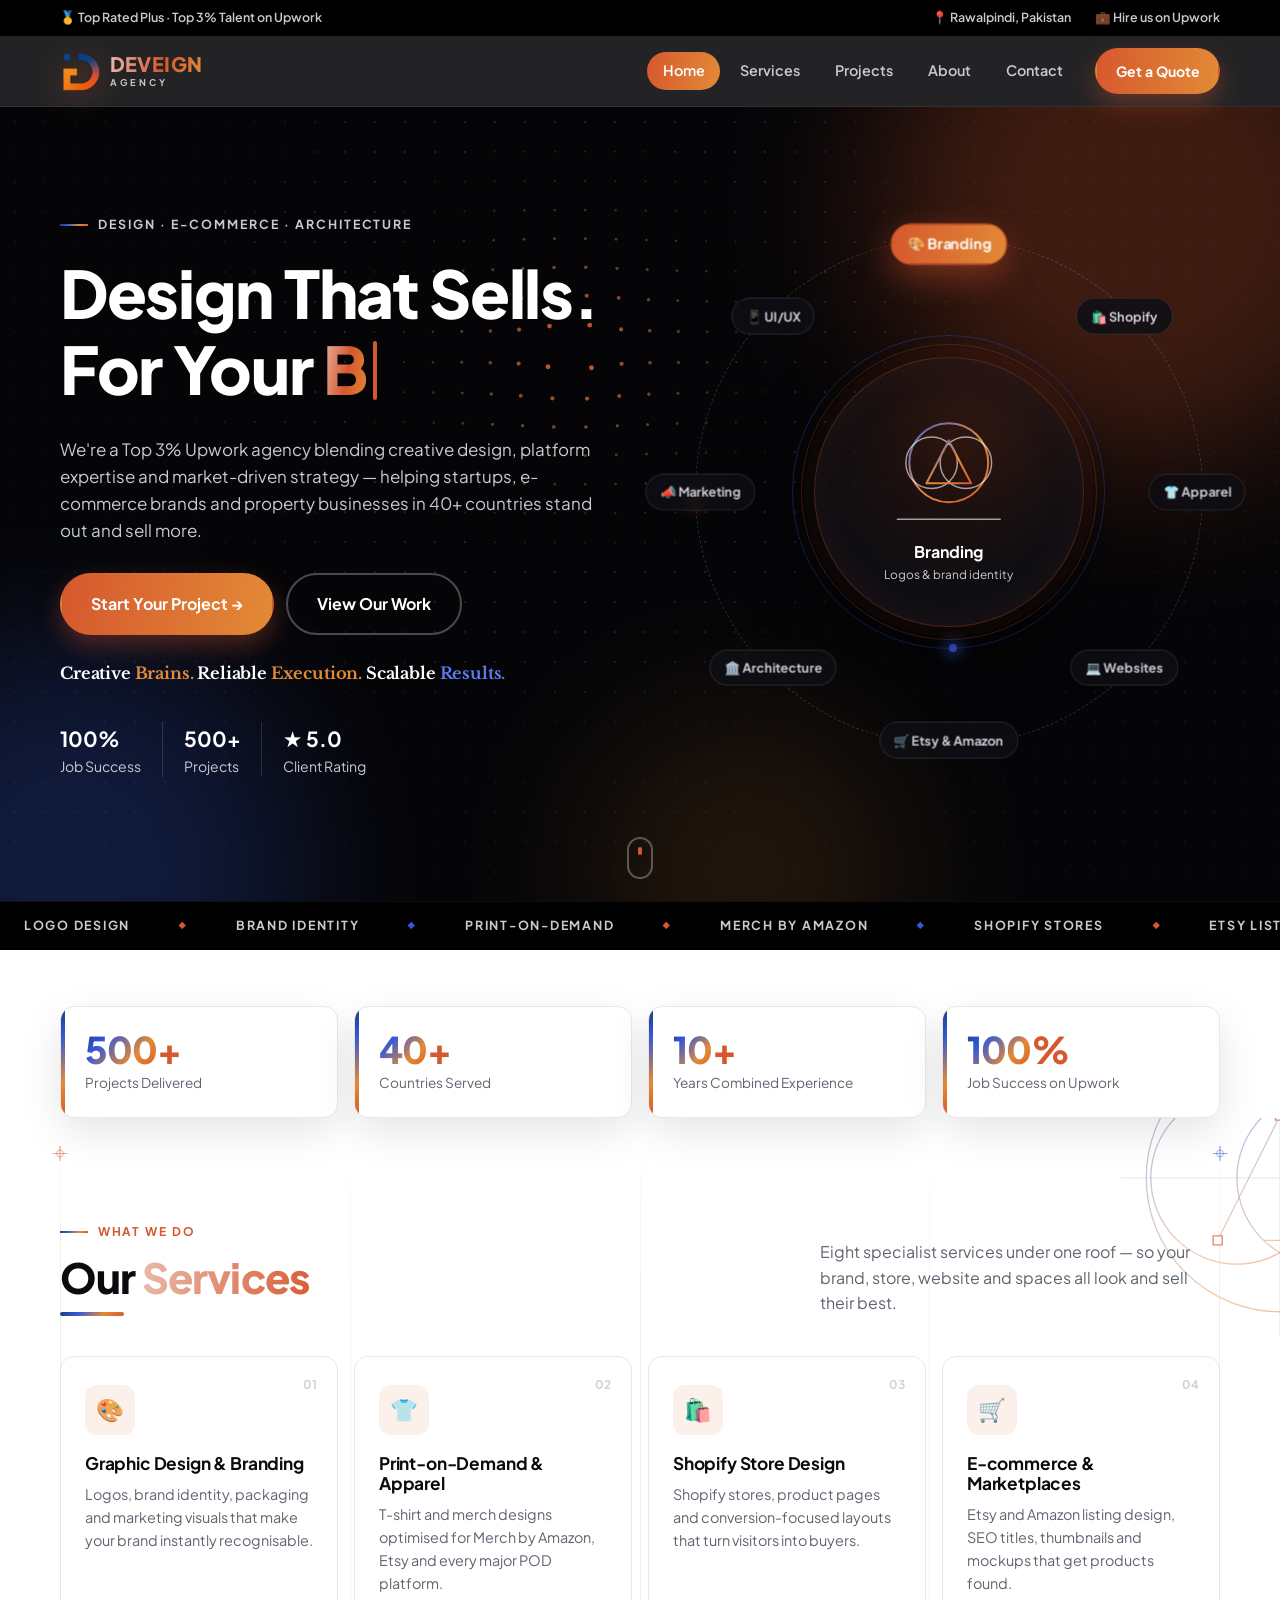
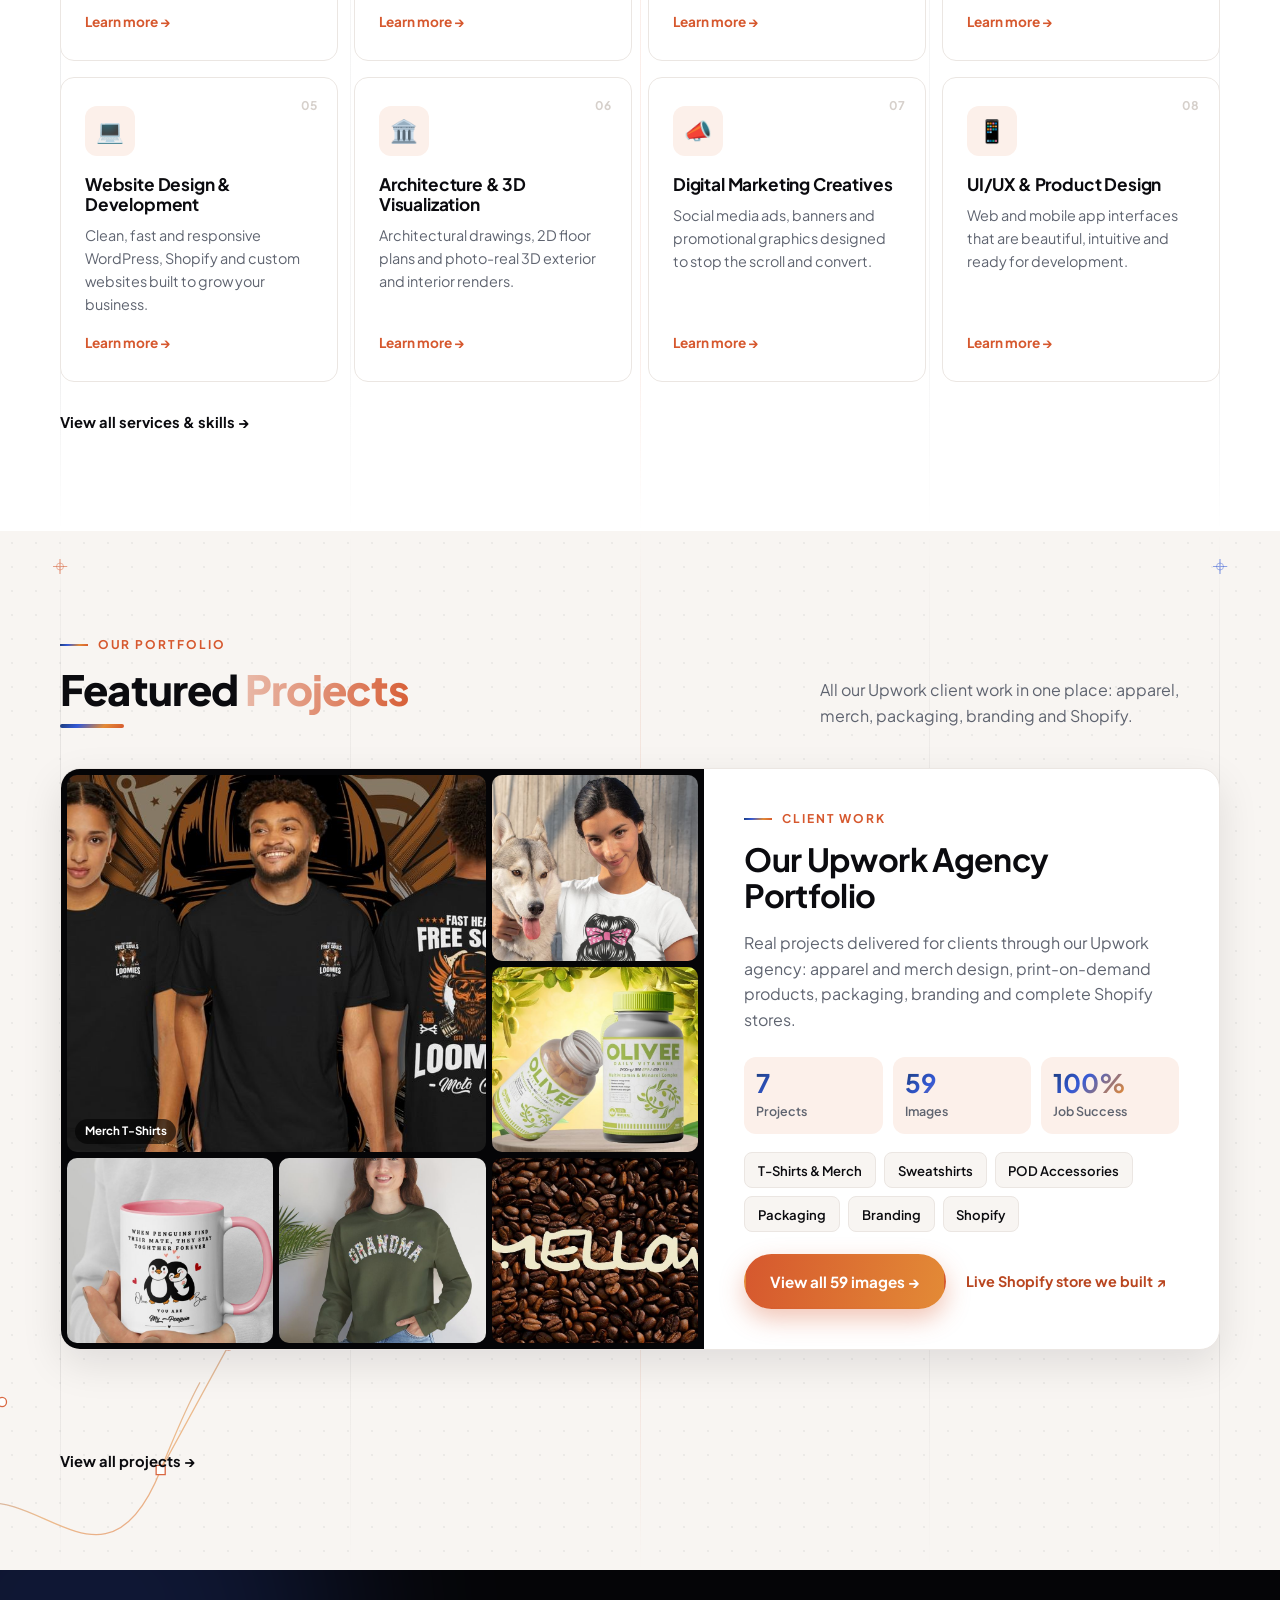
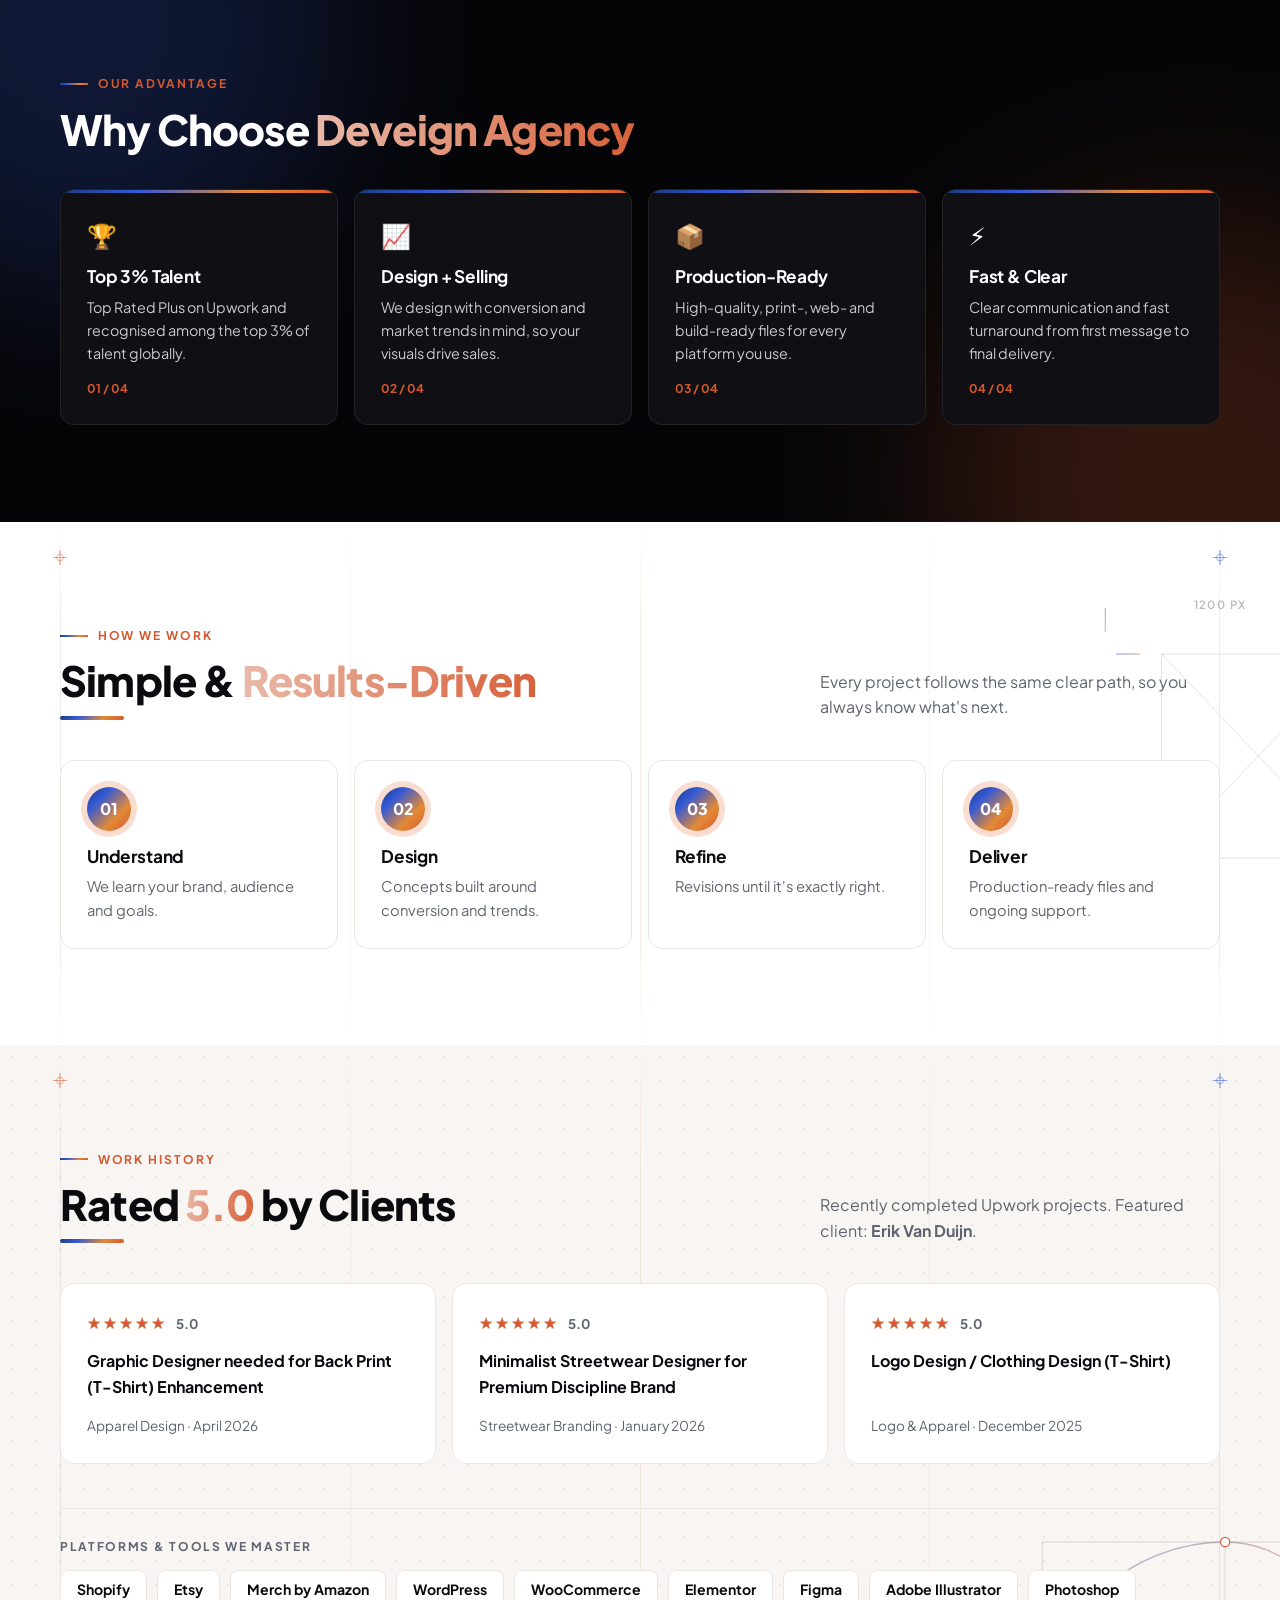
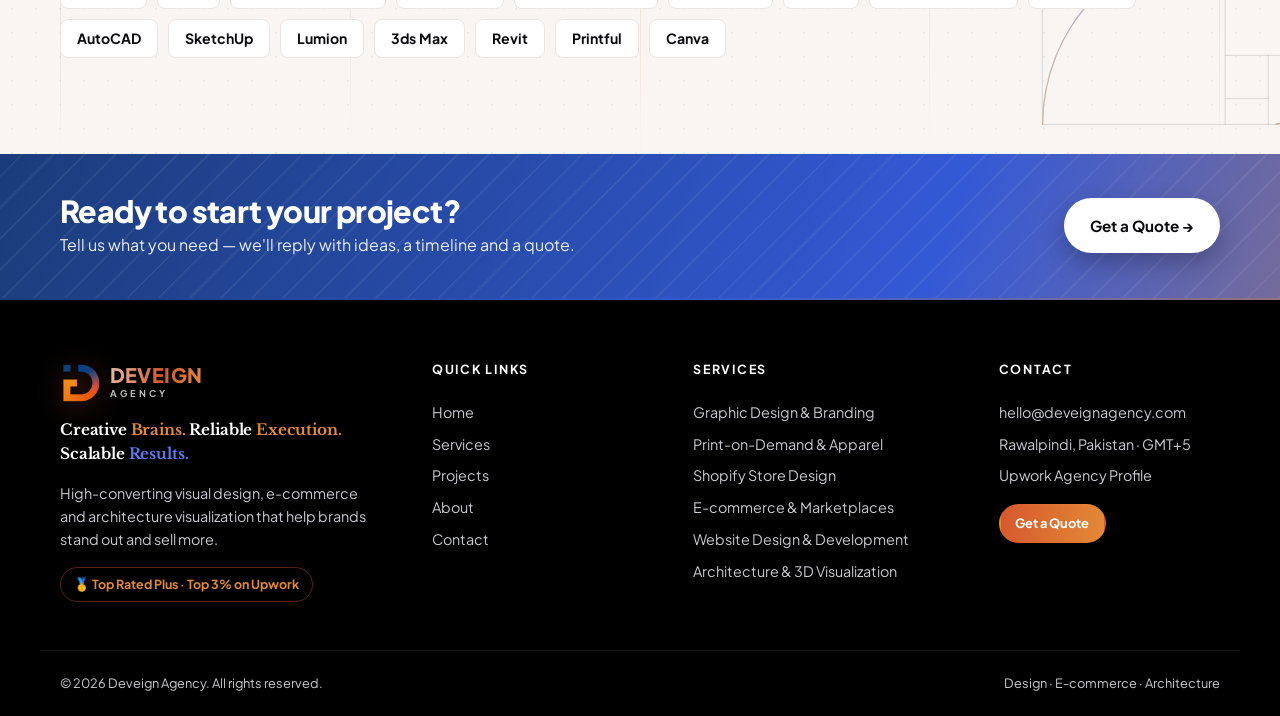
==== commit a85adf02: "Remove black bars around gallery images - Fill the space around each image with a blurred, dimmed co" ====
--- a/index.html
+++ b/index.html
@@ -15,7 +15,7 @@
   <link rel="preconnect" href="https://fonts.googleapis.com">
   <link rel="preconnect" href="https://fonts.gstatic.com" crossorigin>
   <link href="https://fonts.googleapis.com/css2?family=Plus+Jakarta+Sans:wght@400;500;600;700;800&family=Libre+Baskerville:wght@400;700&display=swap" rel="stylesheet">
-  <link rel="stylesheet" href="/assets/css/styles.css?v=202611030002">
+  <link rel="stylesheet" href="/assets/css/styles.css?v=202611052007">
   <script>document.documentElement.classList.add('js')</script>
   <link rel="icon" type="image/png" href="/assets/img/brand/logo-mark.png">
 </head><body data-page="home">
@@ -416,6 +416,6 @@
     <svg viewBox="0 0 44 44" aria-hidden="true"><circle cx="22" cy="22" r="20"/><circle class="to-top__ring" id="toTopRing" cx="22" cy="22" r="20" pathLength="100"/></svg>
     <span aria-hidden="true">↑</span>
   </button>
-  <script src="/assets/js/main.js?v=202611030002"></script>
+  <script src="/assets/js/main.js?v=202611052007"></script>
 </body>
 </html>
--- a/assets/css/styles.css
+++ b/assets/css/styles.css
@@ -691,9 +691,12 @@
 
 /* Project gallery (pop-up) */
 .modal { width: min(1080px, calc(100% - 32px)); }
-.gallery { display: grid; grid-template-rows: 1fr auto; min-width: 0; background: #0f0f14; }
-.gallery__stage { position: relative; display: grid; place-items: center; min-height: 320px; max-height: 72vh; overflow: hidden; background: radial-gradient(circle at 50% 40%, #23232c, #0b0b0f); }
-.gallery__main { width: 100%; height: 100%; max-height: 72vh; object-fit: contain; display: block; }
+.gallery { display: grid; grid-template-rows: 1fr auto; min-width: 0; height: 100%; background: #0f0f14; }
+.gallery__stage { position: relative; display: grid; place-items: center; min-height: 320px; overflow: hidden; isolation: isolate; background: #0b0b0f; }
+/* blurred copy of the current image fills the empty space instead of black bars */
+.gallery__stage::before { content: ""; position: absolute; inset: -60px; z-index: -1; background: var(--stage-bg, none) center / cover no-repeat; filter: blur(34px) brightness(.62) saturate(1.25); transform: scale(1.08); transition: background-image .35s ease; }
+.gallery__stage::after { content: ""; position: absolute; inset: 0; z-index: -1; background: radial-gradient(ellipse at center, transparent 55%, rgba(0,0,0,.35)); pointer-events: none; }
+.gallery__main { width: 100%; height: 100%; max-height: 72vh; object-fit: contain; display: block; filter: drop-shadow(0 18px 40px rgba(0,0,0,.45)); }
 .gallery__main.is-in { animation: galIn .35s var(--ease); }
 @keyframes galIn { from { opacity: .2; transform: scale(.985); } }
 .gallery__nav { position: absolute; top: 50%; translate: 0 -50%; width: 44px; height: 44px; border-radius: 50%; border: 0; cursor: pointer; background: rgba(255,255,255,.92); color: var(--text); font-size: 1.6rem; line-height: 1; display: grid; place-items: center; box-shadow: 0 6px 18px rgba(0,0,0,.3); transition: background .2s, color .2s, scale .2s; }
@@ -752,3 +755,23 @@
   .cw__mosaic { grid-template-rows: repeat(3, 100px); }
   .cw { margin-bottom: 56px; }
 }
+
+/* Wide layout for landscape images: full-width image on top, details below */
+@media (min-width: 1001px) {
+  .modal--wide { width: min(1100px, calc(100% - 32px)); }
+  .modal--wide .modal__content { grid-template-columns: 1fr; }
+  .modal--wide .gallery { height: auto; }
+  .modal--wide .gallery__stage { width: 100%; height: min(64vh, 600px); min-height: 0; max-height: none; }
+  .modal--wide .gallery__main { max-height: 100%; }
+  .modal--wide .modal__body { display: grid; grid-template-columns: 1.15fr 1fr; gap: 0 40px; padding: 30px 36px 34px; }
+  .modal--wide .modal__body > .modal__tags, .modal--wide .modal__body > h3, .modal--wide .modal__body > p { grid-column: 1; }
+  .modal--wide .modal__body > h4, .modal--wide .modal__body > ul, .modal--wide .modal__body > .chips, .modal--wide .modal__body > .btn { grid-column: 2; }
+  .modal--wide .modal__body > .modal__tags { grid-row: 1; }
+  .modal--wide .modal__body > h3 { grid-row: 2; }
+  .modal--wide .modal__body > p { grid-row: 3 / span 6; }
+  .modal--wide .modal__body > h4:first-of-type { grid-row: 1; margin-top: 0; }
+  .modal--wide .modal__body > ul { grid-row: 2 / span 2; }
+  .modal--wide .modal__body > h4:last-of-type { grid-row: 4; }
+  .modal--wide .modal__body > .chips { grid-row: 5; }
+  .modal--wide .modal__body > .btn { grid-row: 6; justify-self: start; }
+}
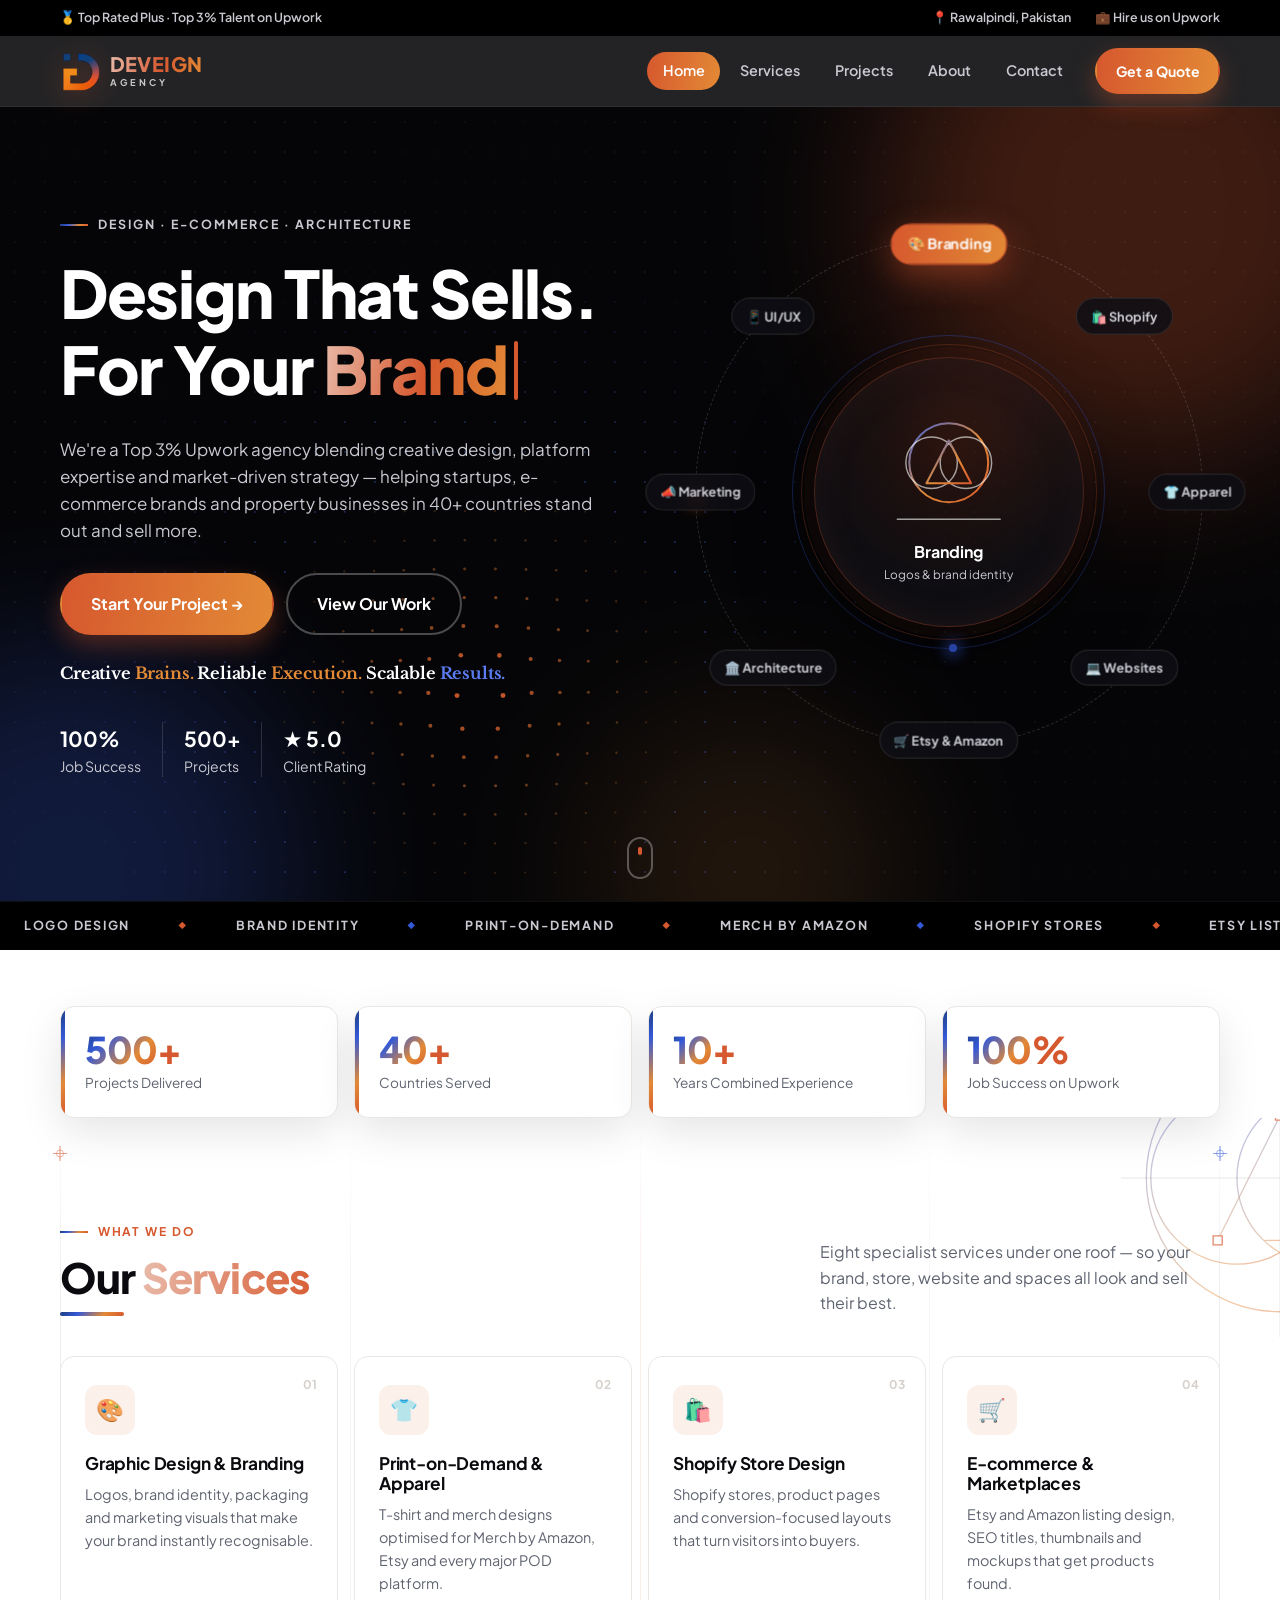
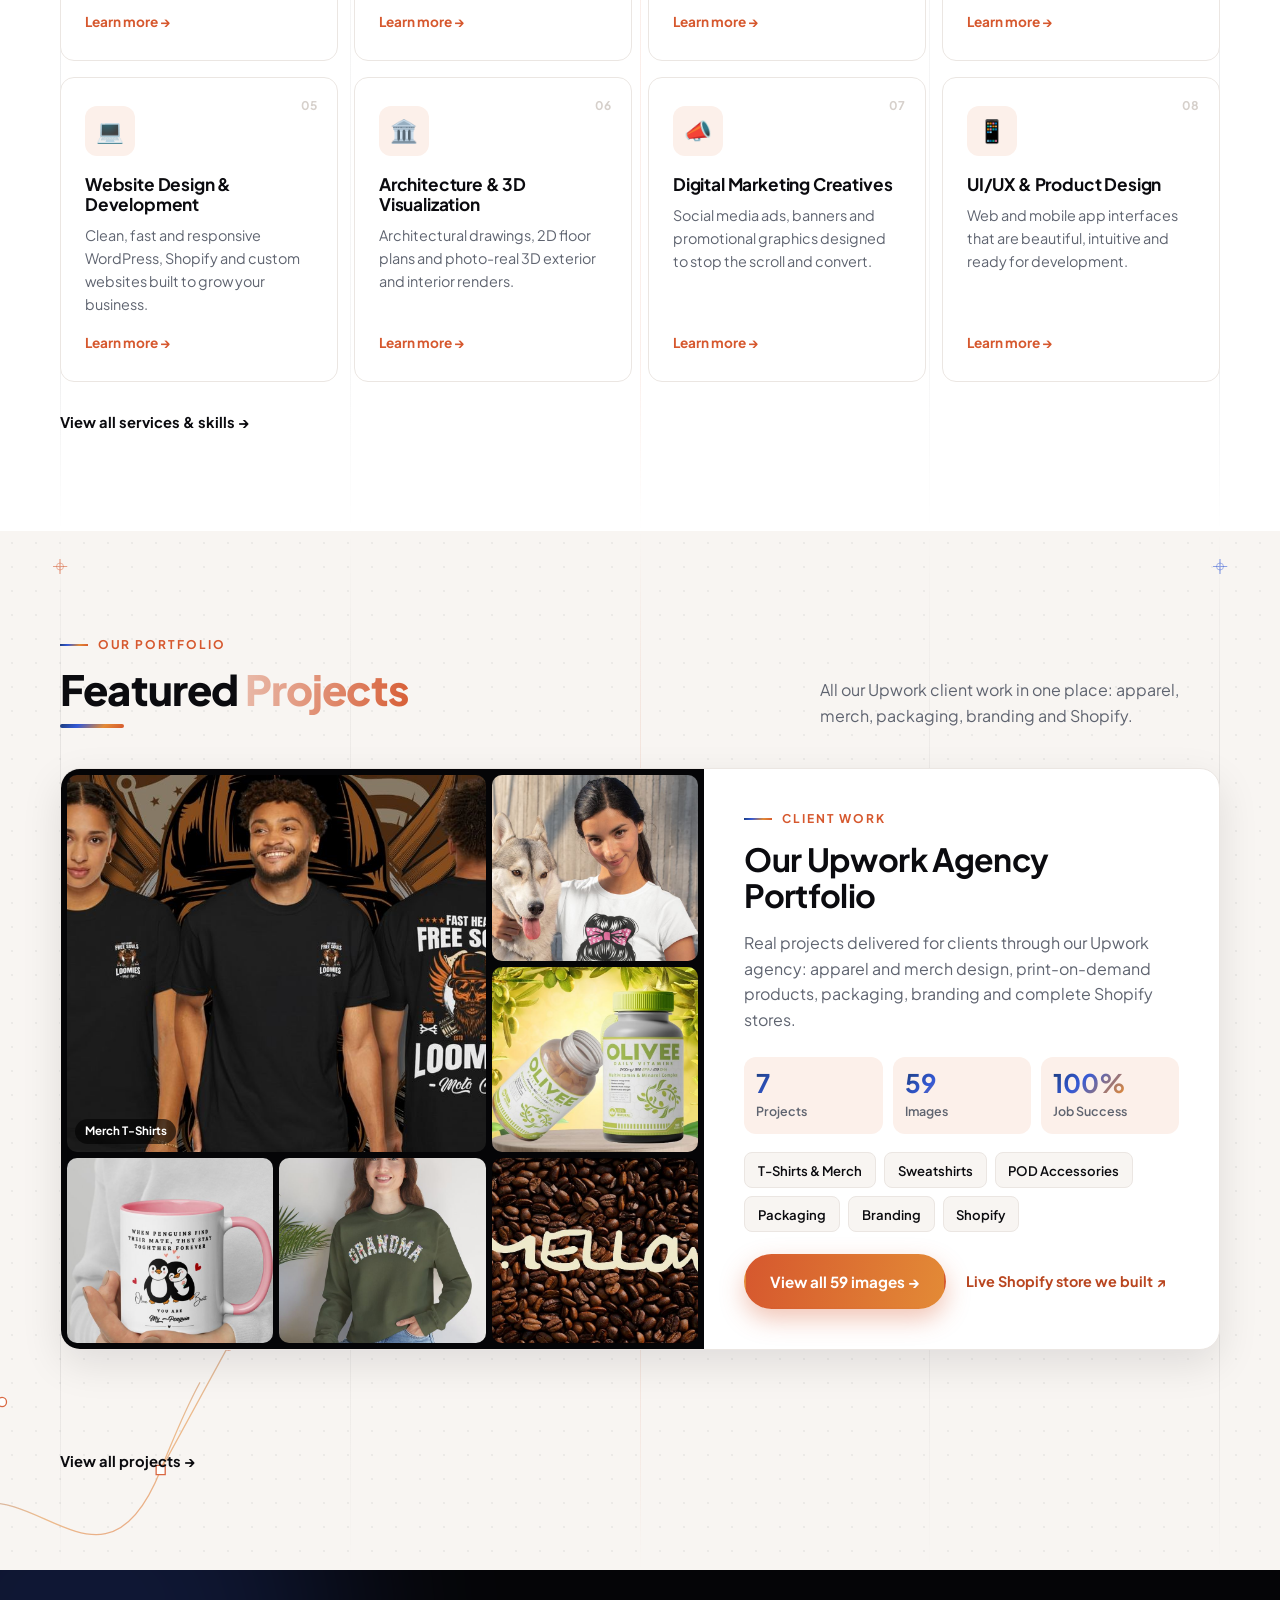
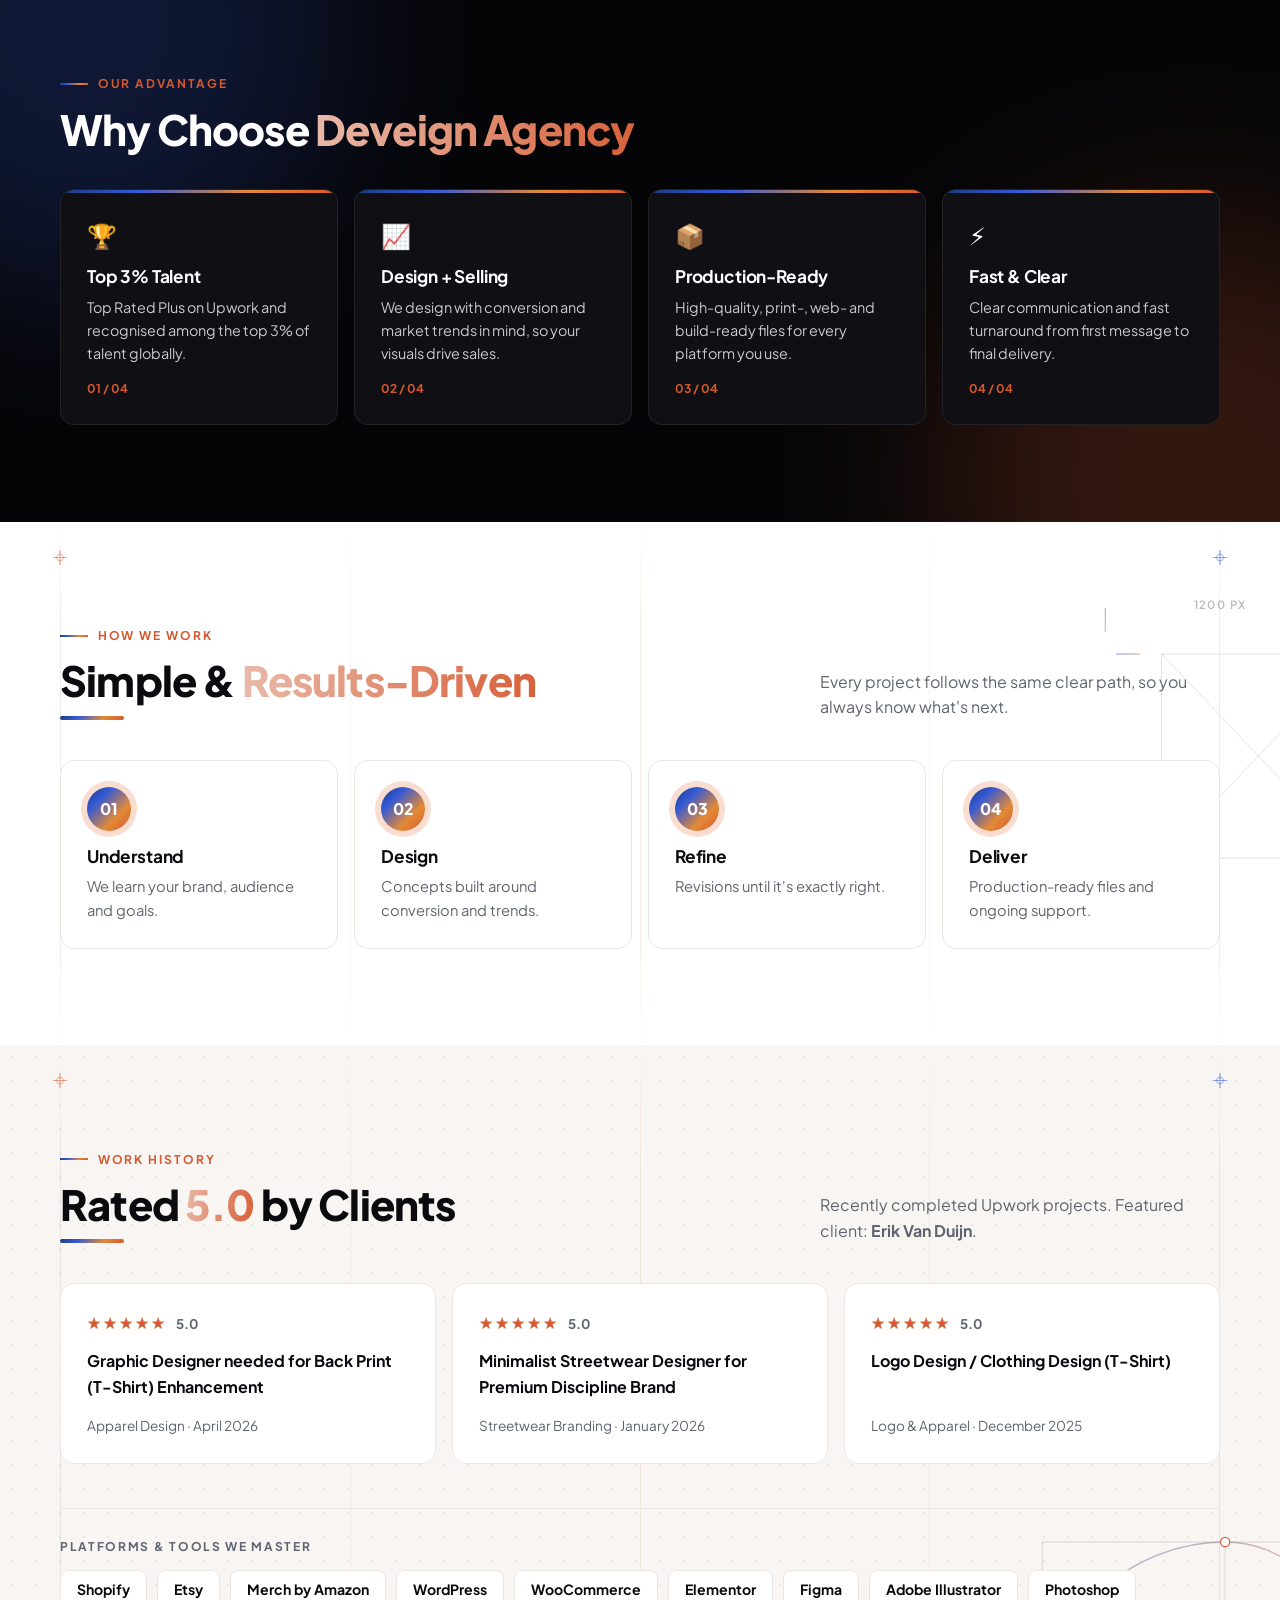
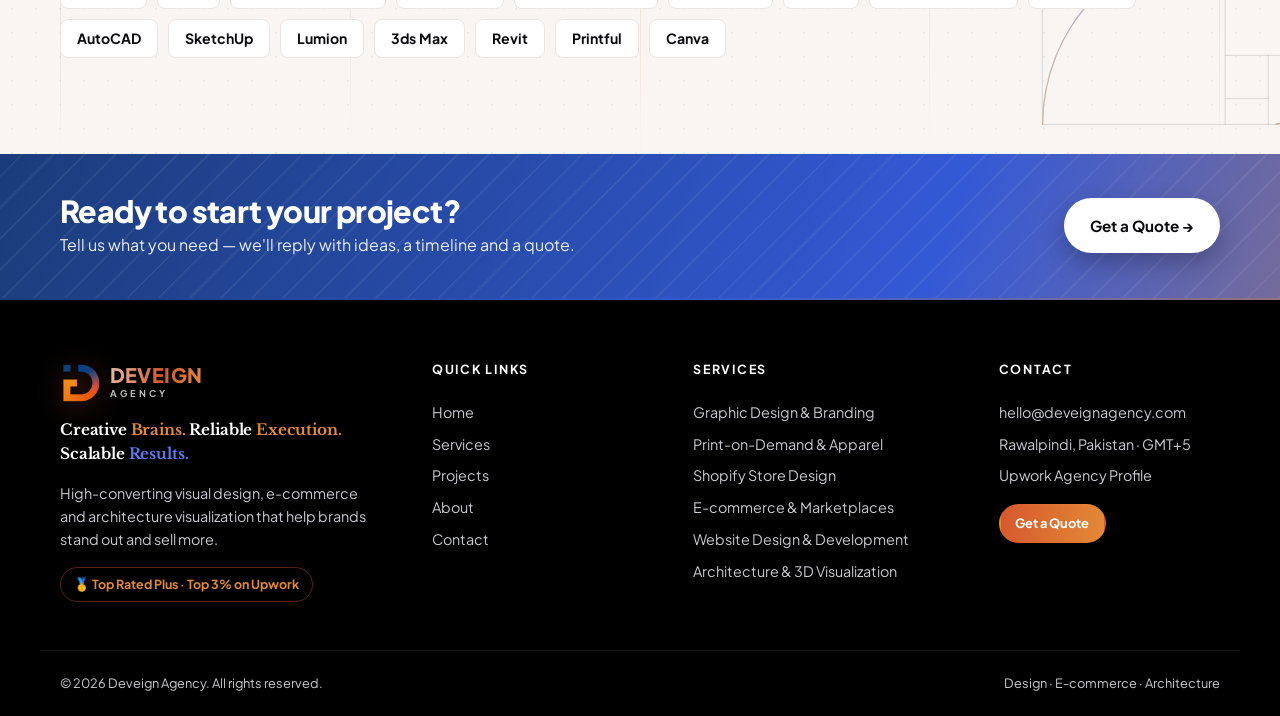
==== commit 1bdc332f: "Add schema markup and og:image for SEO - Add LocalBusiness JSON-LD schema to homepage - Add Breadcru" ====
--- a/index.html
+++ b/index.html
@@ -11,6 +11,7 @@
   <link rel="canonical" href="https://deveignagency.com/">
   <meta property="og:url" content="https://deveignagency.com/">
   <meta property="og:site_name" content="Deveign Agency">
+  <meta property="og:image" content="https://deveignagency.com/assets/img/brand/logo-mark.png">
   <meta name="theme-color" content="#000000">
   <link rel="preconnect" href="https://fonts.googleapis.com">
   <link rel="preconnect" href="https://fonts.gstatic.com" crossorigin>
@@ -18,6 +19,26 @@
   <link rel="stylesheet" href="/assets/css/styles.css?v=202611052007">
   <script>document.documentElement.classList.add('js')</script>
   <link rel="icon" type="image/png" href="/assets/img/brand/logo-mark.png">
+  <script type="application/ld+json">
+{
+  "@context": "https://schema.org",
+  "@type": "LocalBusiness",
+  "name": "Deveign Agency",
+  "description": "Top 3% Upwork agency for branding, e-commerce, websites, architecture and UI/UX design serving 40+ countries",
+  "url": "https://deveignagency.com",
+  "logo": "https://deveignagency.com/assets/img/brand/logo-mark.png",
+  "image": "https://deveignagency.com/assets/img/brand/logo-mark.png",
+  "address": {
+    "@type": "PostalAddress",
+    "addressLocality": "Rawalpindi",
+    "addressCountry": "PK"
+  },
+  "sameAs": ["https://www.upwork.com/agencies/1889365964050848512/"],
+  "priceRange": "$$",
+  "areaServed": "Worldwide",
+  "knowsAbout": ["Branding", "Shopify", "E-commerce", "UI/UX Design", "Architecture", "3D Visualization", "Print-on-Demand", "Etsy", "Amazon"]
+}
+  </script>
 </head><body data-page="home">
   <a class="skip" href="#main">Skip to content</a>
   <div class="progress" aria-hidden="true"><span id="progressBar"></span></div>
